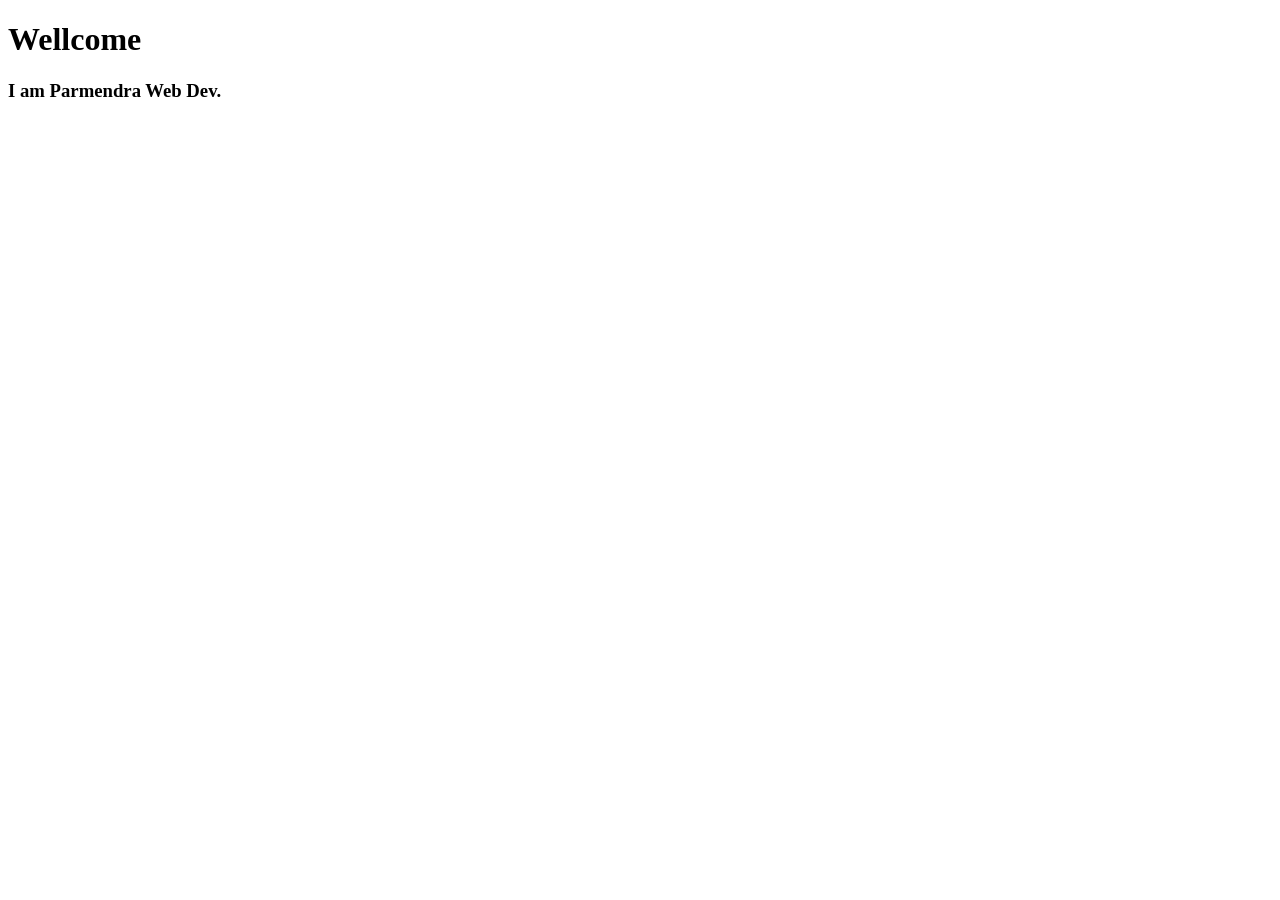
==== index.html @ 522c50f0 "third commit" ====
<!DOCTYPE html>
<html lang="en">
  <head>
    <meta charset="UTF-8" />
    <meta name="viewport" content="width=device-width, initial-scale=1.0" />
    <title>Document</title>
  </head>
  <body>
    <h1>Wellcome</h1>
    <h3>I am Parmendra Web Dev.</h3>
  </body>
</html>
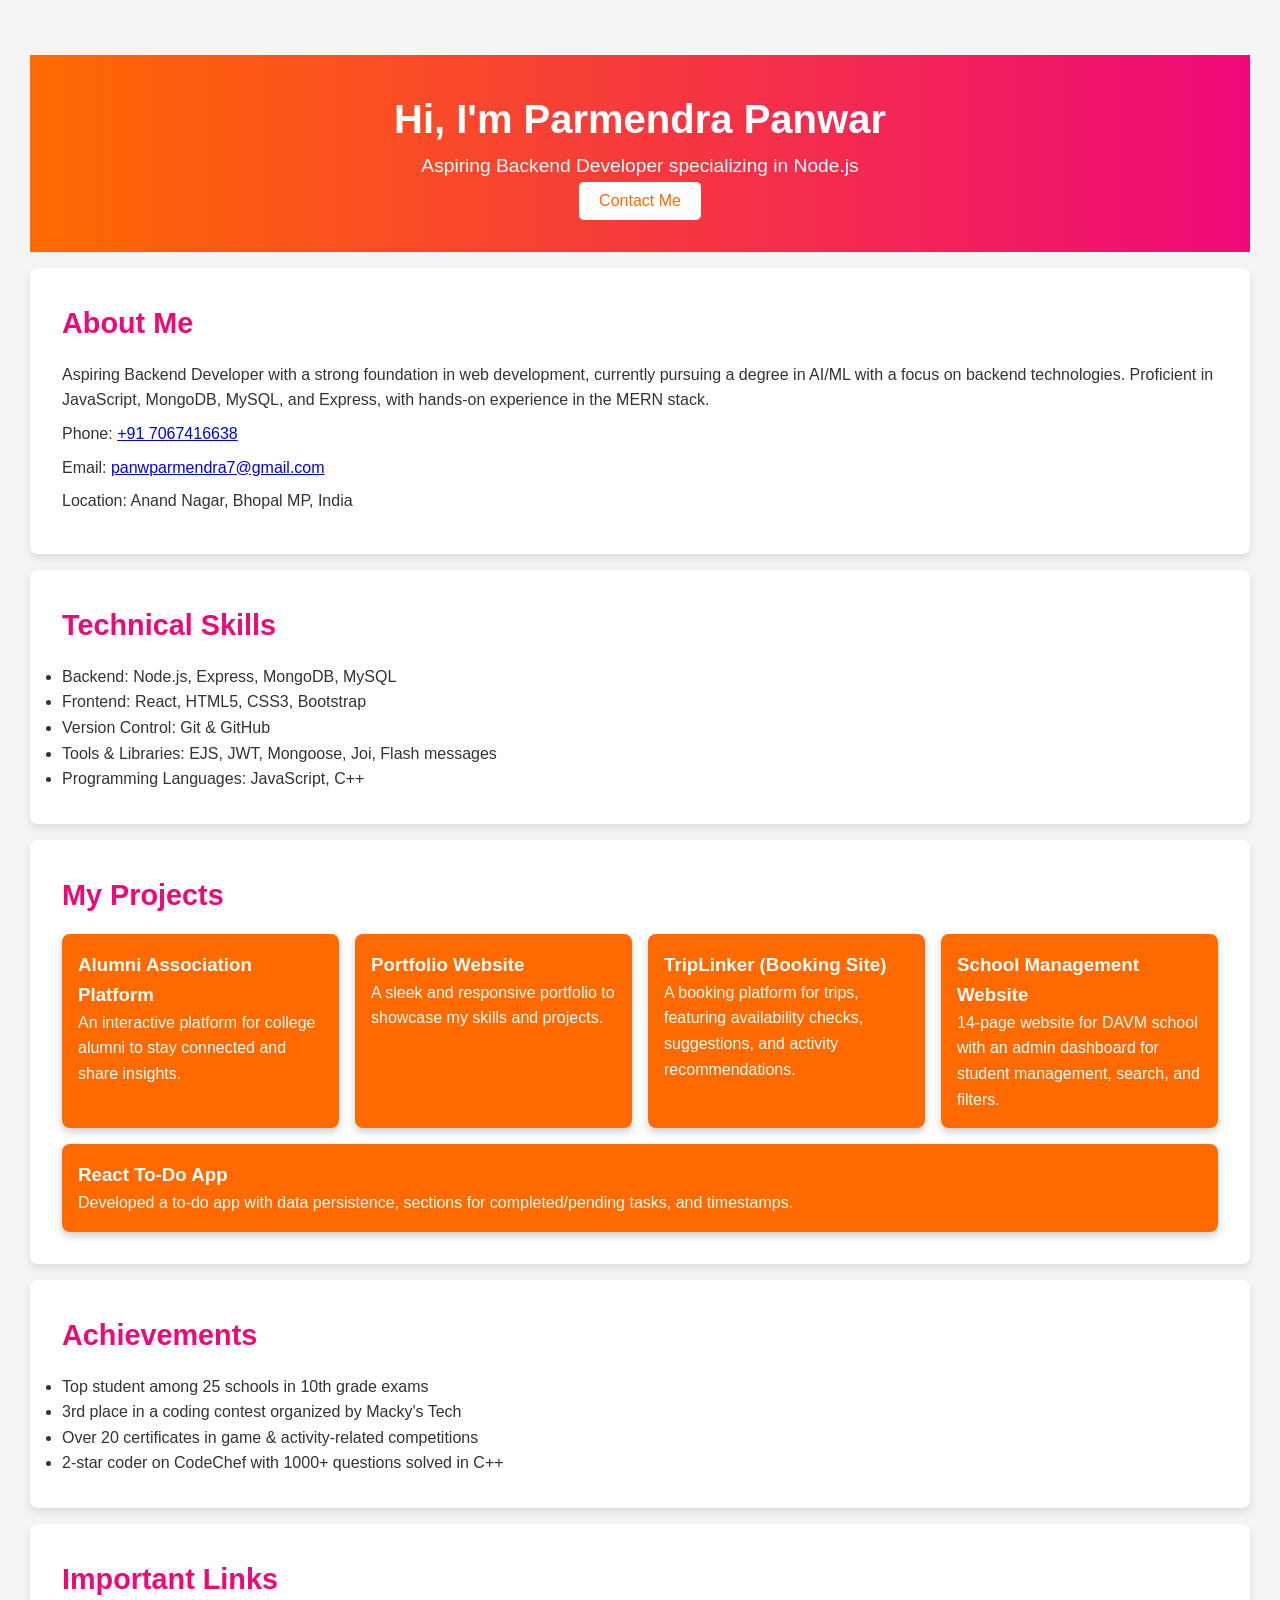
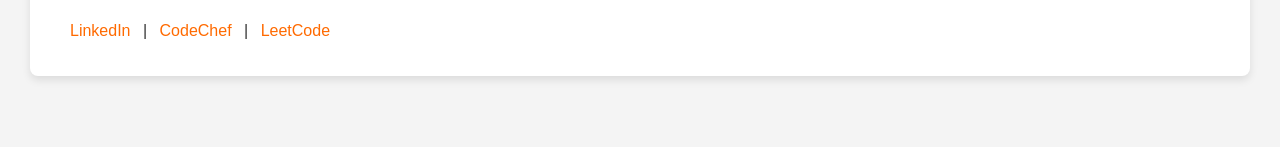
==== commit abe96044: "commit" ====
--- a/index.html
+++ b/index.html
@@ -3,10 +3,116 @@
   <head>
     <meta charset="UTF-8" />
     <meta name="viewport" content="width=device-width, initial-scale=1.0" />
-    <title>Document</title>
+    <title>Parmendra's Portfolio</title>
+    <link rel="stylesheet" href="index.css" />
   </head>
   <body>
-    <h1>Wellcome</h1>
-    <h3>I am Parmendra Web Dev.</h3>
+    <!-- Header Section -->
+    <header class="header">
+      <h1>Hi, I'm Parmendra Panwar</h1>
+      <p>Aspiring Backend Developer specializing in Node.js</p>
+      <button onclick="openMail()">Contact Me</button>
+    </header>
+
+    <!-- About Section -->
+    <section class="about">
+      <h2>About Me</h2>
+      <p>
+        Aspiring Backend Developer with a strong foundation in web development,
+        currently pursuing a degree in AI/ML with a focus on backend
+        technologies. Proficient in JavaScript, MongoDB, MySQL, and Express,
+        with hands-on experience in the MERN stack.
+      </p>
+      <div class="contact-details">
+        <p>Phone: <a href="tel:+917067416638">+91 7067416638</a></p>
+        <p>
+          Email:
+          <a href="mailto:panwparmendra7@gmail.com">panwparmendra7@gmail.com</a>
+        </p>
+        <p>Location: Anand Nagar, Bhopal MP, India</p>
+      </div>
+    </section>
+
+    <!-- Skills Section -->
+    <section class="skills">
+      <h2>Technical Skills</h2>
+      <ul>
+        <li>Backend: Node.js, Express, MongoDB, MySQL</li>
+        <li>Frontend: React, HTML5, CSS3, Bootstrap</li>
+        <li>Version Control: Git & GitHub</li>
+        <li>Tools & Libraries: EJS, JWT, Mongoose, Joi, Flash messages</li>
+        <li>Programming Languages: JavaScript, C++</li>
+      </ul>
+    </section>
+
+    <!-- Projects Section -->
+    <section class="projects">
+      <h2>My Projects</h2>
+      <div class="project-cards">
+        <div class="card">
+          <h3>Alumni Association Platform</h3>
+          <p>
+            An interactive platform for college alumni to stay connected and
+            share insights.
+          </p>
+        </div>
+        <div class="card">
+          <h3>Portfolio Website</h3>
+          <p>
+            A sleek and responsive portfolio to showcase my skills and projects.
+          </p>
+        </div>
+        <div class="card">
+          <h3>TripLinker (Booking Site)</h3>
+          <p>
+            A booking platform for trips, featuring availability checks,
+            suggestions, and activity recommendations.
+          </p>
+        </div>
+        <div class="card">
+          <h3>School Management Website</h3>
+          <p>
+            14-page website for DAVM school with an admin dashboard for student
+            management, search, and filters.
+          </p>
+        </div>
+        <div class="card">
+          <h3>React To-Do App</h3>
+          <p>
+            Developed a to-do app with data persistence, sections for
+            completed/pending tasks, and timestamps.
+          </p>
+        </div>
+      </div>
+    </section>
+
+    <!-- Achievements Section -->
+    <section class="achievements">
+      <h2>Achievements</h2>
+      <ul>
+        <li>Top student among 25 schools in 10th grade exams</li>
+        <li>3rd place in a coding contest organized by Macky's Tech</li>
+        <li>Over 20 certificates in game & activity-related competitions</li>
+        <li>2-star coder on CodeChef with 1000+ questions solved in C++</li>
+      </ul>
+    </section>
+
+    <!-- Links Section -->
+    <section class="links">
+      <h2>Important Links</h2>
+      <p>
+        <a href="https://www.linkedin.com/in/parmendr-panwar/" target="_blank"
+          >LinkedIn</a
+        >
+        |
+        <a href="https://www.codechef.com/users/paras4554" target="_blank"
+          >CodeChef</a
+        >
+        |
+        <a href="https://leetcode.com/u/paras4554/" target="_blank">LeetCode</a>
+      </p>
+    </section>
+
+    <script src="index.js"></script>
   </body>
 </html>
--- a/index.css
+++ b/index.css
@@ -0,0 +1,123 @@
+* {
+  margin: 0;
+  padding: 0;
+  box-sizing: border-box;
+}
+
+body {
+  font-family: Arial, sans-serif;
+  line-height: 1.6;
+  background-color: #f4f4f4;
+  color: #333;
+  padding: 30px;
+  margin-top: 25px;
+  margin-bottom: 25px;
+}
+
+.header {
+  background: linear-gradient(90deg, #ff6a00, #ee0979);
+  color: white;
+  padding: 2rem 0;
+  text-align: center;
+  animation: fadeIn 1s;
+}
+
+.header h1 {
+  font-size: 2.5rem;
+  font-weight: bold;
+}
+
+.header p {
+  font-size: 1.2rem;
+}
+
+.header button {
+  background-color: #fff;
+  color: #ff6a00;
+  padding: 10px 20px;
+  border: none;
+  border-radius: 5px;
+  cursor: pointer;
+  font-size: 1rem;
+  transition: background-color 0.3s, transform 0.3s;
+}
+
+.header button:hover {
+  background-color: #ff6a00;
+  color: white;
+  transform: scale(1.05);
+}
+
+section {
+  padding: 2rem;
+  margin: 1rem 0;
+  border-radius: 8px;
+  background: white;
+  box-shadow: 0 4px 8px rgba(0, 0, 0, 0.1);
+  animation: slideIn 0.5s forwards;
+}
+
+.about, .skills, .projects, .achievements, .links {
+  transition: transform 0.3s;
+}
+
+h2 {
+  color: #ee0979;
+  font-size: 1.8rem;
+  margin-bottom: 1rem;
+}
+
+.contact-details p {
+  margin: 0.5rem 0;
+}
+
+.project-cards {
+  display: flex;
+  flex-wrap: wrap;
+  gap: 1rem;
+  justify-content: center;
+}
+
+.card {
+  background: #ff6a00;
+  color: white;
+  border-radius: 8px;
+  padding: 1rem;
+  flex: 1 1 calc(25% - 1rem);
+  box-shadow: 0 4px 8px rgba(0, 0, 0, 0.2);
+  transition: transform 0.3s;
+}
+
+.card:hover {
+  transform: translateY(-5px);
+}
+
+.links a {
+  color: #ff6a00;
+  text-decoration: none;
+  margin: 0 0.5rem;
+}
+
+.links a:hover {
+  text-decoration: underline;
+}
+
+@keyframes fadeIn {
+  from {
+    opacity: 0;
+  }
+  to {
+    opacity: 1;
+  }
+}
+
+@keyframes slideIn {
+  from {
+    transform: translateY(20px);
+    opacity: 0;
+  }
+  to {
+    transform: translateY(0);
+    opacity: 1;
+  }
+}
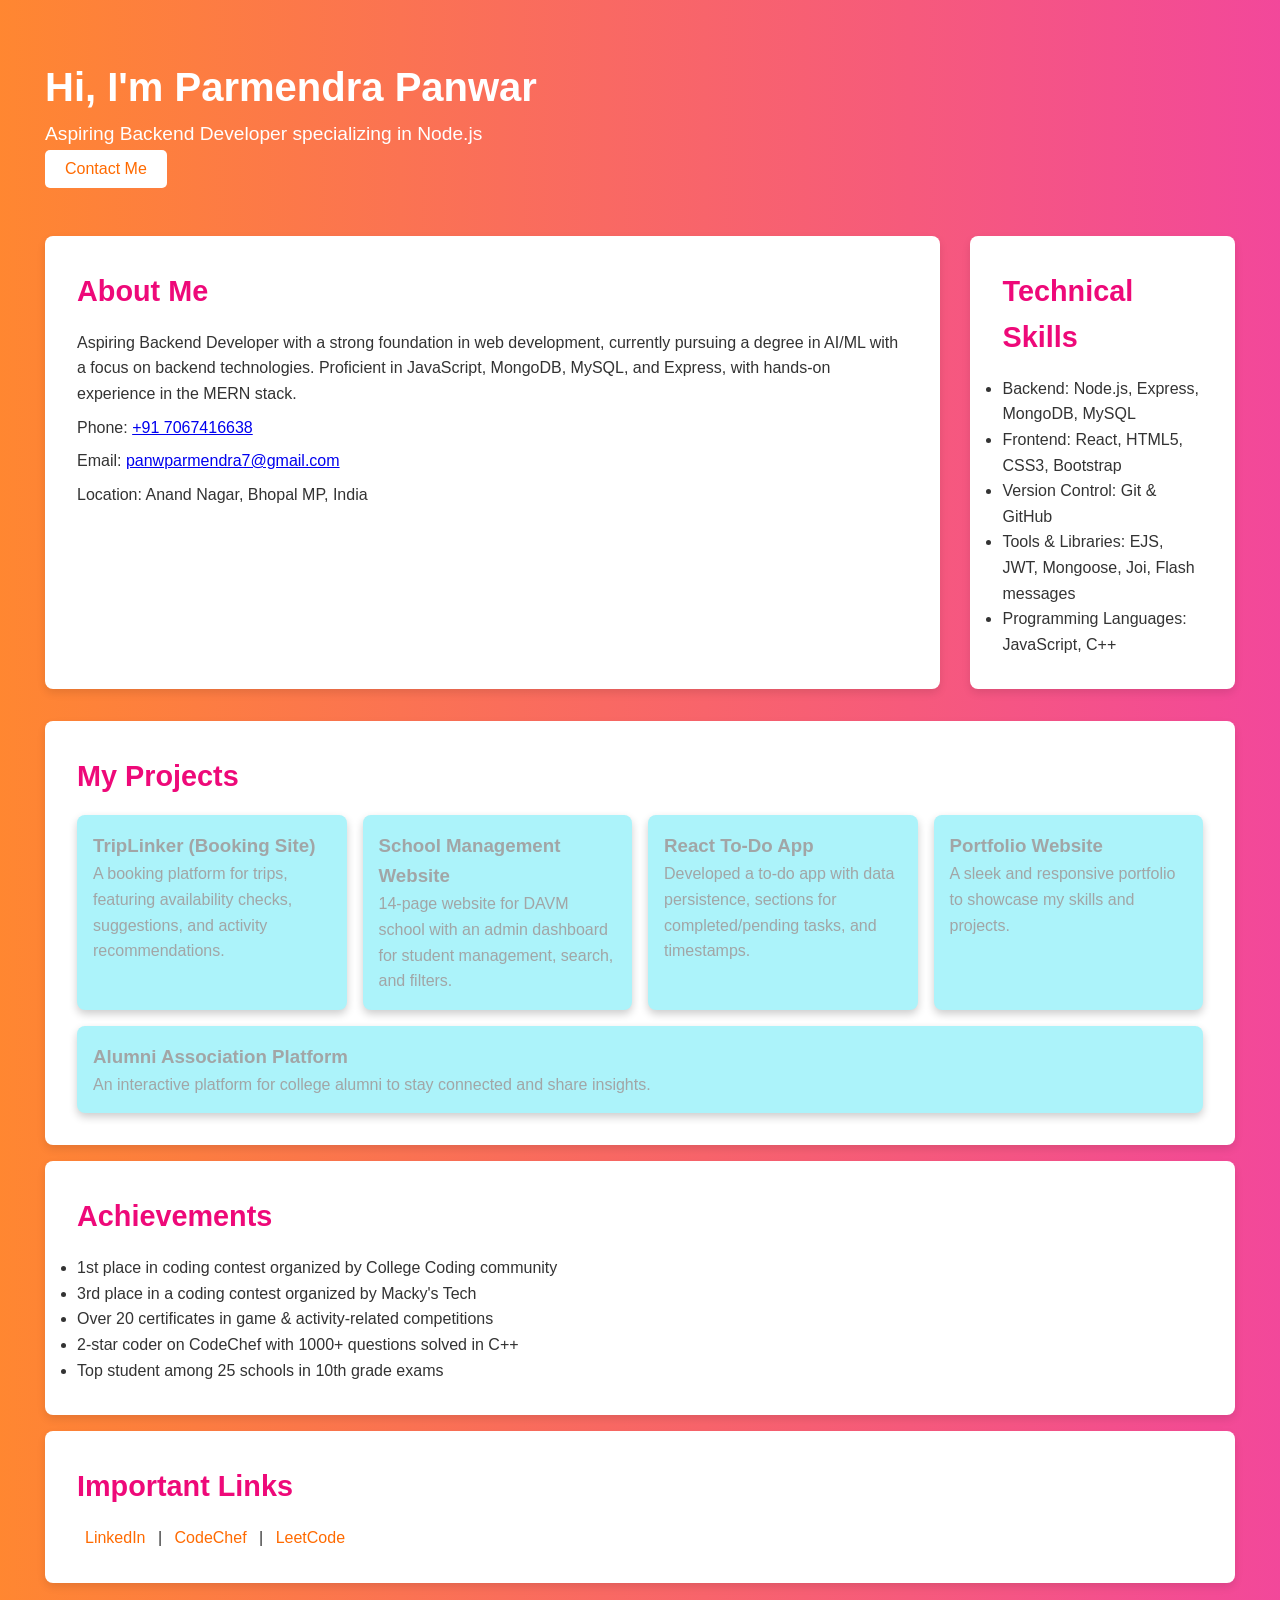
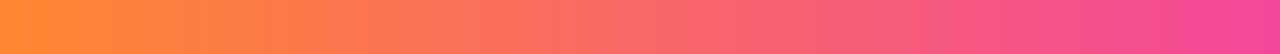
==== commit 4a44bb39: "Second.3 commits" ====
--- a/index.html
+++ b/index.html
@@ -8,111 +8,134 @@
   </head>
   <body>
     <!-- Header Section -->
-    <header class="header">
-      <h1>Hi, I'm Parmendra Panwar</h1>
-      <p>Aspiring Backend Developer specializing in Node.js</p>
-      <button onclick="openMail()">Contact Me</button>
-    </header>
 
     <!-- About Section -->
-    <section class="about">
-      <h2>About Me</h2>
-      <p>
-        Aspiring Backend Developer with a strong foundation in web development,
-        currently pursuing a degree in AI/ML with a focus on backend
-        technologies. Proficient in JavaScript, MongoDB, MySQL, and Express,
-        with hands-on experience in the MERN stack.
-      </p>
-      <div class="contact-details">
-        <p>Phone: <a href="tel:+917067416638">+91 7067416638</a></p>
-        <p>
-          Email:
-          <a href="mailto:panwparmendra7@gmail.com">panwparmendra7@gmail.com</a>
-        </p>
-        <p>Location: Anand Nagar, Bhopal MP, India</p>
-      </div>
-    </section>
+    <div class="sample-header">
+      <div class="sample-header-section">
+        <header class="header">
+          <h1>Hi, I'm Parmendra Panwar</h1>
+          <p>Aspiring Backend Developer specializing in Node.js</p>
+          <button onclick="openMail()">Contact Me</button>
+        </header>
+        <div class="firstFlex1">
+          <section class="about">
+            <h2>About Me</h2>
+            <p>
+              Aspiring Backend Developer with a strong foundation in web
+              development, currently pursuing a degree in AI/ML with a focus on
+              backend technologies. Proficient in JavaScript, MongoDB, MySQL,
+              and Express, with hands-on experience in the MERN stack.
+            </p>
+            <div class="contact-details">
+              <p>Phone: <a href="tel:+917067416638">+91 7067416638</a></p>
+              <p>
+                Email:
+                <a href="mailto:panwparmendra7@gmail.com"
+                  >panwparmendra7@gmail.com</a
+                >
+              </p>
+              <p>Location: Anand Nagar, Bhopal MP, India</p>
+            </div>
+          </section>
 
-    <!-- Skills Section -->
-    <section class="skills">
-      <h2>Technical Skills</h2>
-      <ul>
-        <li>Backend: Node.js, Express, MongoDB, MySQL</li>
-        <li>Frontend: React, HTML5, CSS3, Bootstrap</li>
-        <li>Version Control: Git & GitHub</li>
-        <li>Tools & Libraries: EJS, JWT, Mongoose, Joi, Flash messages</li>
-        <li>Programming Languages: JavaScript, C++</li>
-      </ul>
-    </section>
-
-    <!-- Projects Section -->
-    <section class="projects">
-      <h2>My Projects</h2>
-      <div class="project-cards">
-        <div class="card">
-          <h3>Alumni Association Platform</h3>
-          <p>
-            An interactive platform for college alumni to stay connected and
-            share insights.
-          </p>
-        </div>
-        <div class="card">
-          <h3>Portfolio Website</h3>
-          <p>
-            A sleek and responsive portfolio to showcase my skills and projects.
-          </p>
-        </div>
-        <div class="card">
-          <h3>TripLinker (Booking Site)</h3>
-          <p>
-            A booking platform for trips, featuring availability checks,
-            suggestions, and activity recommendations.
-          </p>
-        </div>
-        <div class="card">
-          <h3>School Management Website</h3>
-          <p>
-            14-page website for DAVM school with an admin dashboard for student
-            management, search, and filters.
-          </p>
-        </div>
-        <div class="card">
-          <h3>React To-Do App</h3>
-          <p>
-            Developed a to-do app with data persistence, sections for
-            completed/pending tasks, and timestamps.
-          </p>
+          <!-- Skills Section -->
+          <section class="skills">
+            <h2>Technical Skills</h2>
+            <ul>
+              <li>Backend: Node.js, Express, MongoDB, MySQL</li>
+              <li>Frontend: React, HTML5, CSS3, Bootstrap</li>
+              <li>Version Control: Git & GitHub</li>
+              <li>
+                Tools & Libraries: EJS, JWT, Mongoose, Joi, Flash messages
+              </li>
+              <li>Programming Languages: JavaScript, C++</li>
+            </ul>
+          </section>
         </div>
       </div>
-    </section>
+    </div>
 
-    <!-- Achievements Section -->
-    <section class="achievements">
-      <h2>Achievements</h2>
-      <ul>
-        <li>Top student among 25 schools in 10th grade exams</li>
-        <li>3rd place in a coding contest organized by Macky's Tech</li>
-        <li>Over 20 certificates in game & activity-related competitions</li>
-        <li>2-star coder on CodeChef with 1000+ questions solved in C++</li>
-      </ul>
-    </section>
+    <div class="sample-section-wrap">
+      <div class="sample-section">
+        <!-- Projects Section -->
+        <section class="projects">
+          <h2>My Projects</h2>
+          <div class="project-cards">
+            <div class="card">
+              <h3>TripLinker (Booking Site)</h3>
+              <p>
+                A booking platform for trips, featuring availability checks,
+                suggestions, and activity recommendations.
+              </p>
+            </div>
+            <div class="card">
+              <h3>School Management Website</h3>
+              <p>
+                14-page website for DAVM school with an admin dashboard for
+                student management, search, and filters.
+              </p>
+            </div>
+            <div class="card">
+              <h3>React To-Do App</h3>
+              <p>
+                Developed a to-do app with data persistence, sections for
+                completed/pending tasks, and timestamps.
+              </p>
+            </div>
+            <div class="card">
+              <h3>Portfolio Website</h3>
+              <p>
+                A sleek and responsive portfolio to showcase my skills and
+                projects.
+              </p>
+            </div>
+            <div class="card">
+              <h3>Alumni Association Platform</h3>
+              <p>
+                An interactive platform for college alumni to stay connected and
+                share insights.
+              </p>
+            </div>
+          </div>
+        </section>
 
-    <!-- Links Section -->
-    <section class="links">
-      <h2>Important Links</h2>
-      <p>
-        <a href="https://www.linkedin.com/in/parmendr-panwar/" target="_blank"
-          >LinkedIn</a
-        >
-        |
-        <a href="https://www.codechef.com/users/paras4554" target="_blank"
-          >CodeChef</a
-        >
-        |
-        <a href="https://leetcode.com/u/paras4554/" target="_blank">LeetCode</a>
-      </p>
-    </section>
+        <!-- Achievements Section -->
+        <section class="achievements">
+          <h2>Achievements</h2>
+          <ul>
+            <li>
+              1st place in coding contest organized by College Coding community
+            </li>
+            <li>3rd place in a coding contest organized by Macky's Tech</li>
+            <li>
+              Over 20 certificates in game & activity-related competitions
+            </li>
+            <li>2-star coder on CodeChef with 1000+ questions solved in C++</li>
+            <li>Top student among 25 schools in 10th grade exams</li>
+          </ul>
+        </section>
 
+        <!-- Links Section -->
+        <section class="links">
+          <h2>Important Links</h2>
+          <p>
+            <a
+              href="https://www.linkedin.com/in/parmendr-panwar/"
+              target="_blank"
+              >LinkedIn</a
+            >
+            |
+            <a href="https://www.codechef.com/users/paras4554" target="_blank"
+              >CodeChef</a
+            >
+            |
+            <a href="https://leetcode.com/u/paras4554/" target="_blank"
+              >LeetCode</a
+            >
+          </p>
+        </section>
+      </div>
+    </div>
     <script src="index.js"></script>
   </body>
 </html>
--- a/index.css
+++ b/index.css
@@ -7,19 +7,19 @@
 body {
   font-family: Arial, sans-serif;
   line-height: 1.6;
-  background-color: #f4f4f4;
+  background: linear-gradient(90deg, #ff6a00ce, #ee0978be);
   color: #333;
   padding: 30px;
   margin-top: 25px;
   margin-bottom: 25px;
+  animation: fadeIn 1s;
 }
 
 .header {
-  background: linear-gradient(90deg, #ff6a00, #ee0979);
   color: white;
   padding: 2rem 0;
-  text-align: center;
-  animation: fadeIn 1s;
+  margin-left: 15px;
+  padding-top: 0px;
 }
 
 .header h1 {
@@ -55,6 +55,8 @@
   background: white;
   box-shadow: 0 4px 8px rgba(0, 0, 0, 0.1);
   animation: slideIn 0.5s forwards;
+  margin-left: 15px;
+  margin-right: 15px;
 }
 
 .about, .skills, .projects, .achievements, .links {
@@ -79,8 +81,8 @@
 }
 
 .card {
-  background: #ff6a00;
-  color: white;
+  background: #acf3fa;
+  color: rgba(161, 157, 157, 0.911);
   border-radius: 8px;
   padding: 1rem;
   flex: 1 1 calc(25% - 1rem);
@@ -121,3 +123,8 @@
     opacity: 1;
   }
 }
+
+.firstFlex1{
+  display: flex;
+  justify-content: space-evenly;
+}
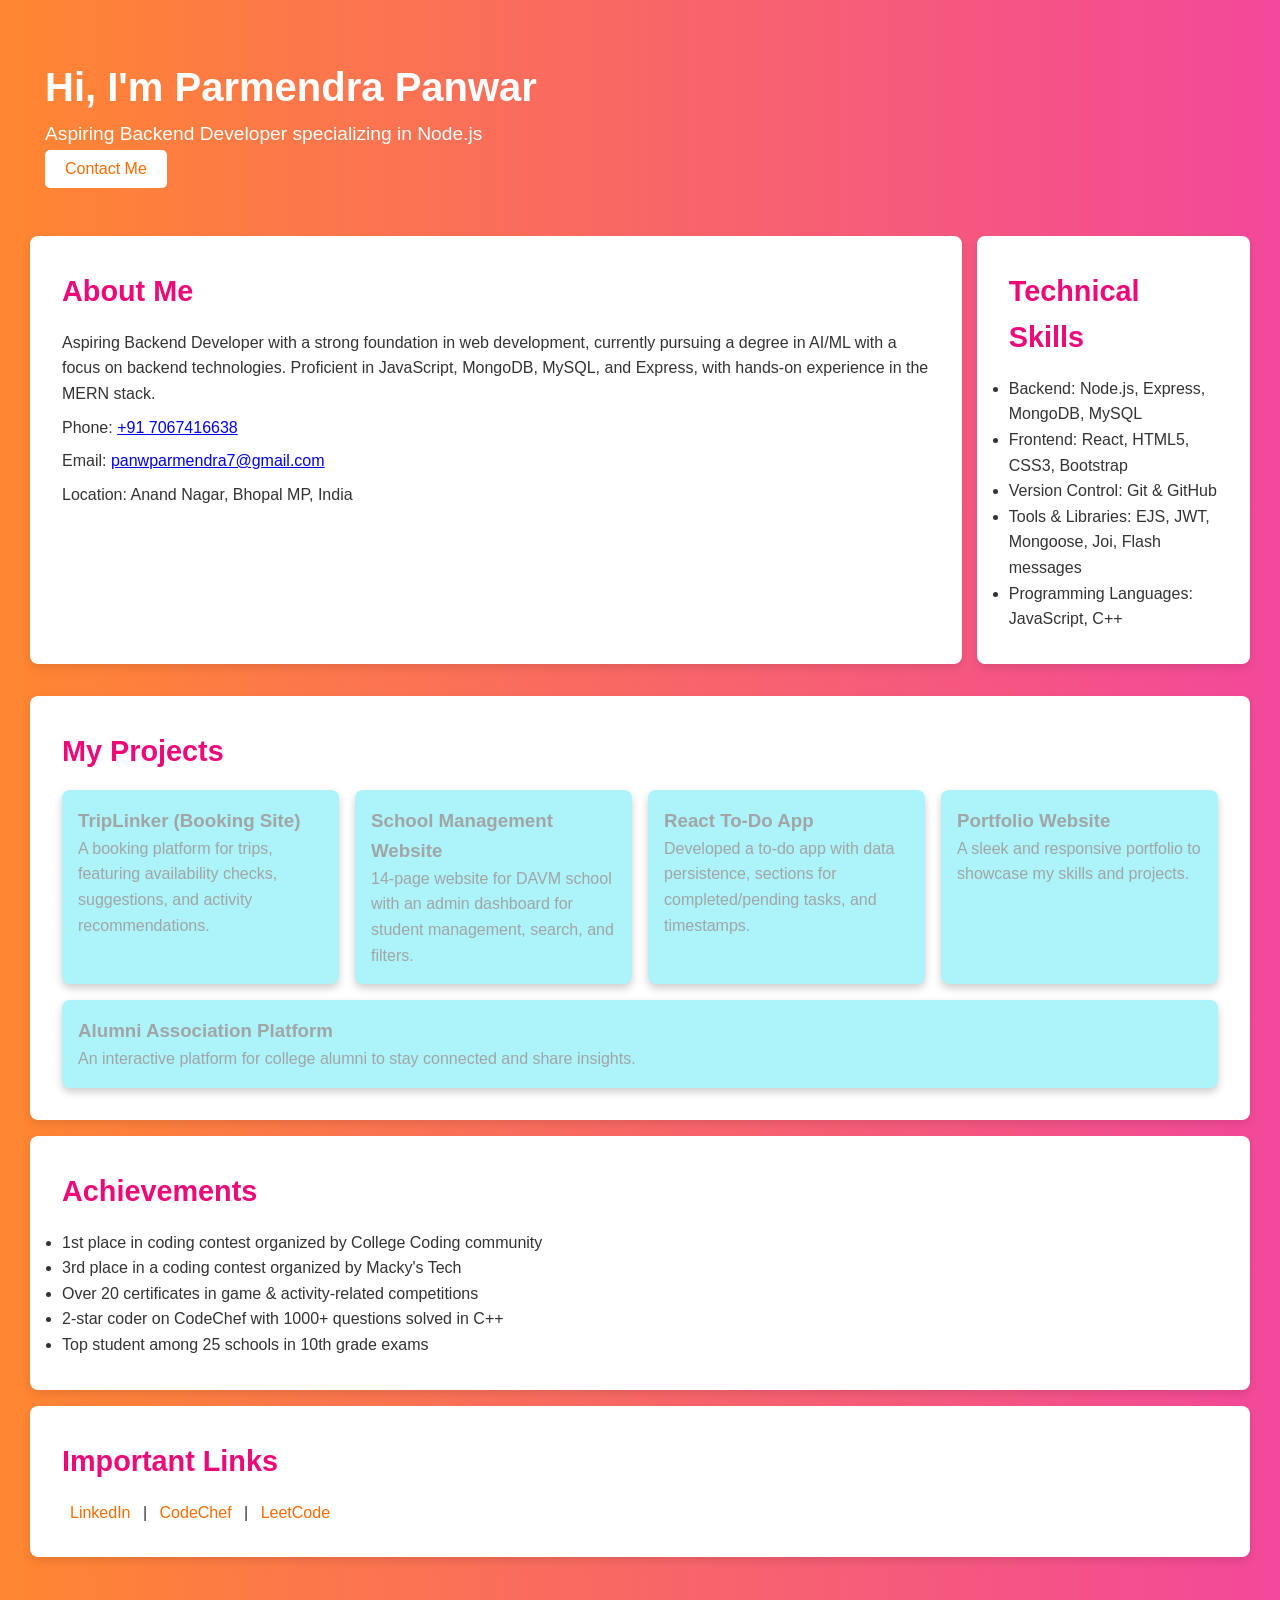
==== commit 83395893: "Second.3 commits" ====
--- a/index.html
+++ b/index.html
@@ -18,7 +18,7 @@
           <button onclick="openMail()">Contact Me</button>
         </header>
         <div class="firstFlex1">
-          <section class="about">
+          <section class="about firstFlex1sec">
             <h2>About Me</h2>
             <p>
               Aspiring Backend Developer with a strong foundation in web
--- a/index.css
+++ b/index.css
@@ -55,8 +55,6 @@
   background: white;
   box-shadow: 0 4px 8px rgba(0, 0, 0, 0.1);
   animation: slideIn 0.5s forwards;
-  margin-left: 15px;
-  margin-right: 15px;
 }
 
 .about, .skills, .projects, .achievements, .links {
@@ -126,5 +124,8 @@
 
 .firstFlex1{
   display: flex;
-  justify-content: space-evenly;
 }
+
+.firstFlex1sec{
+  margin-right: 15px;
+}
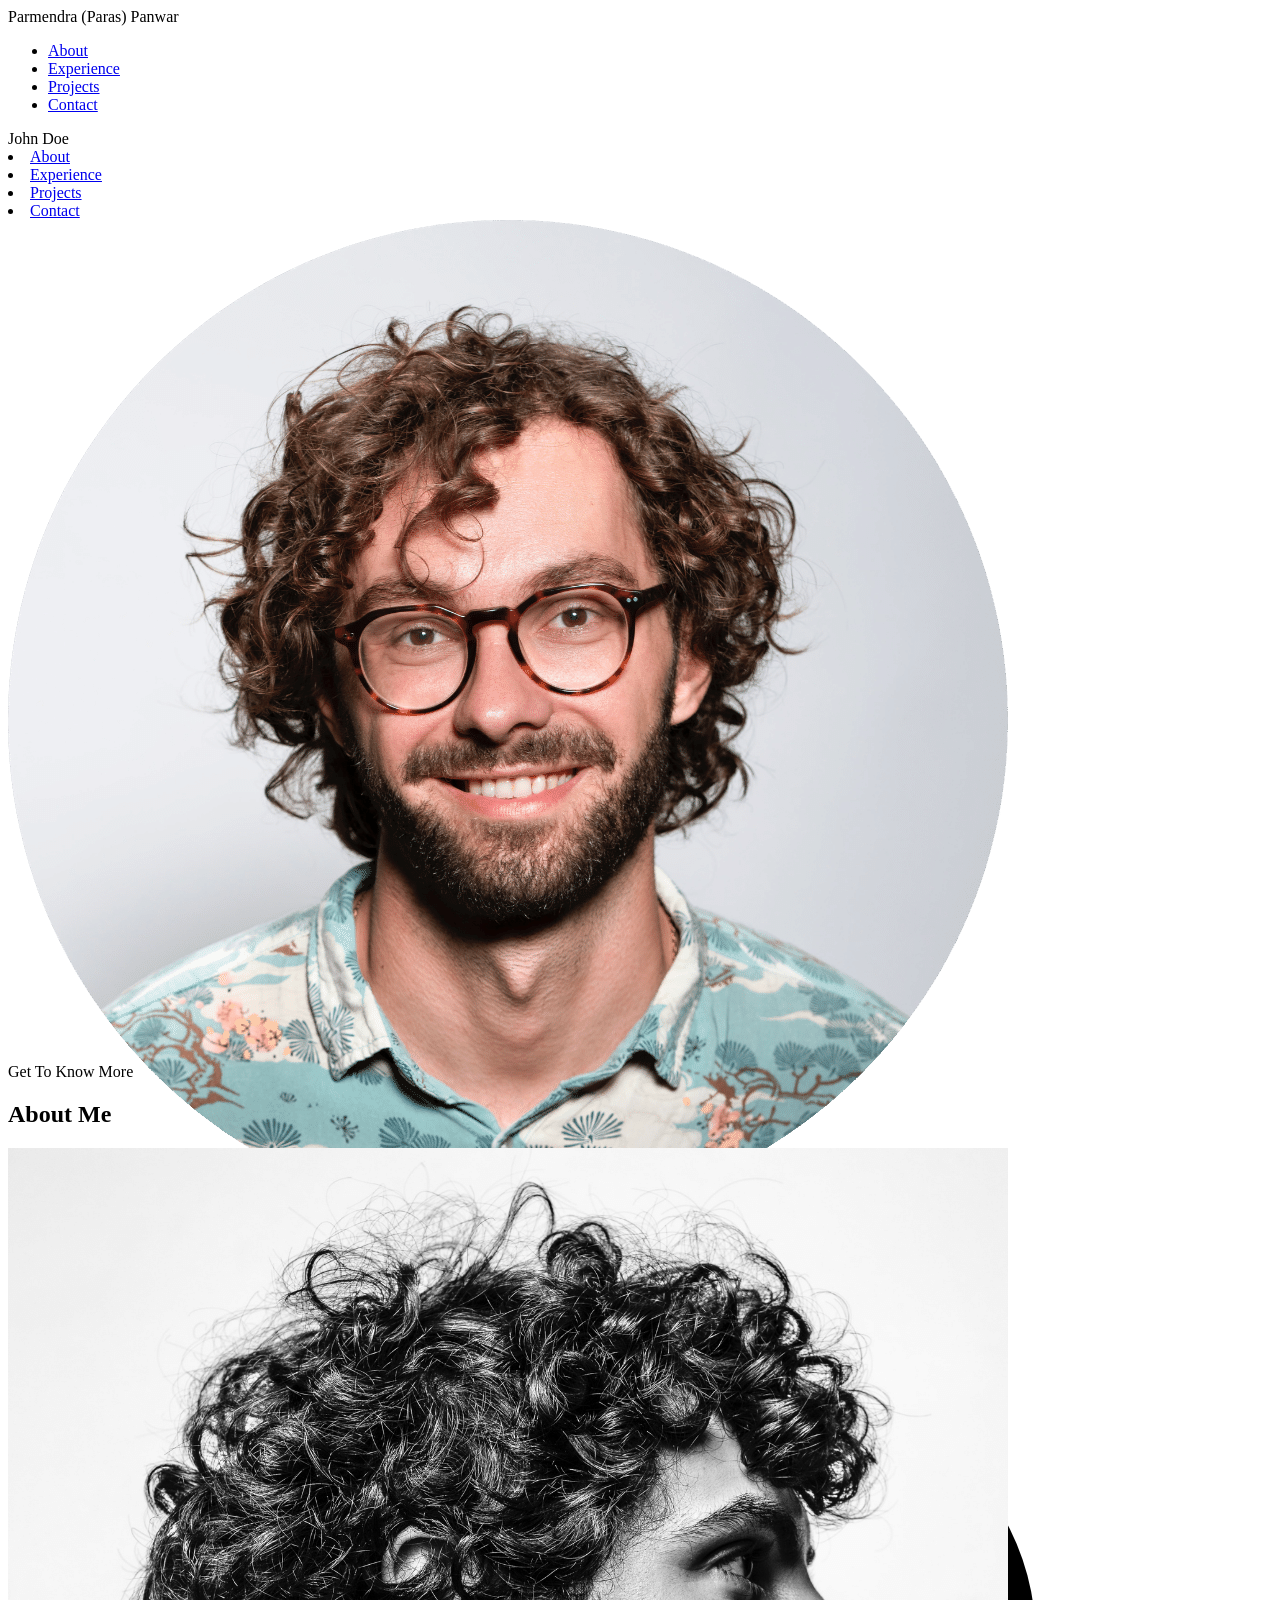
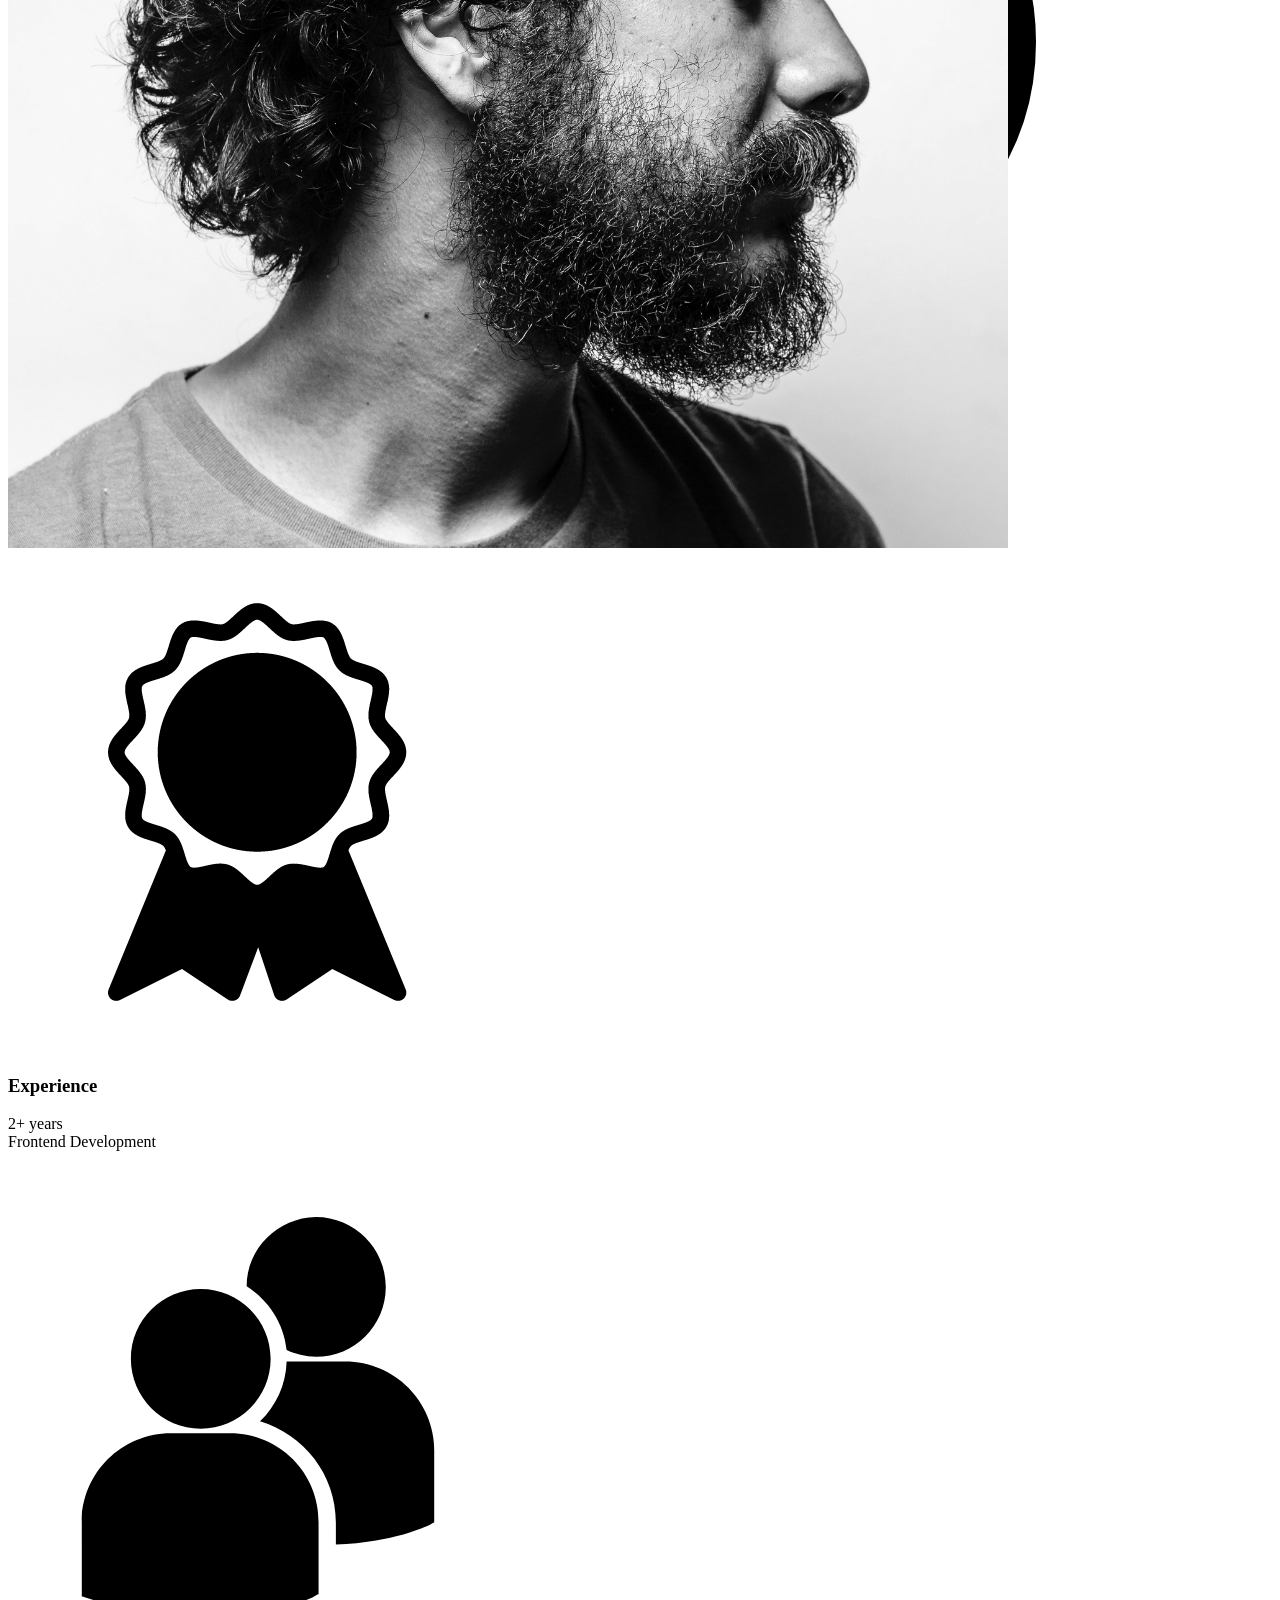
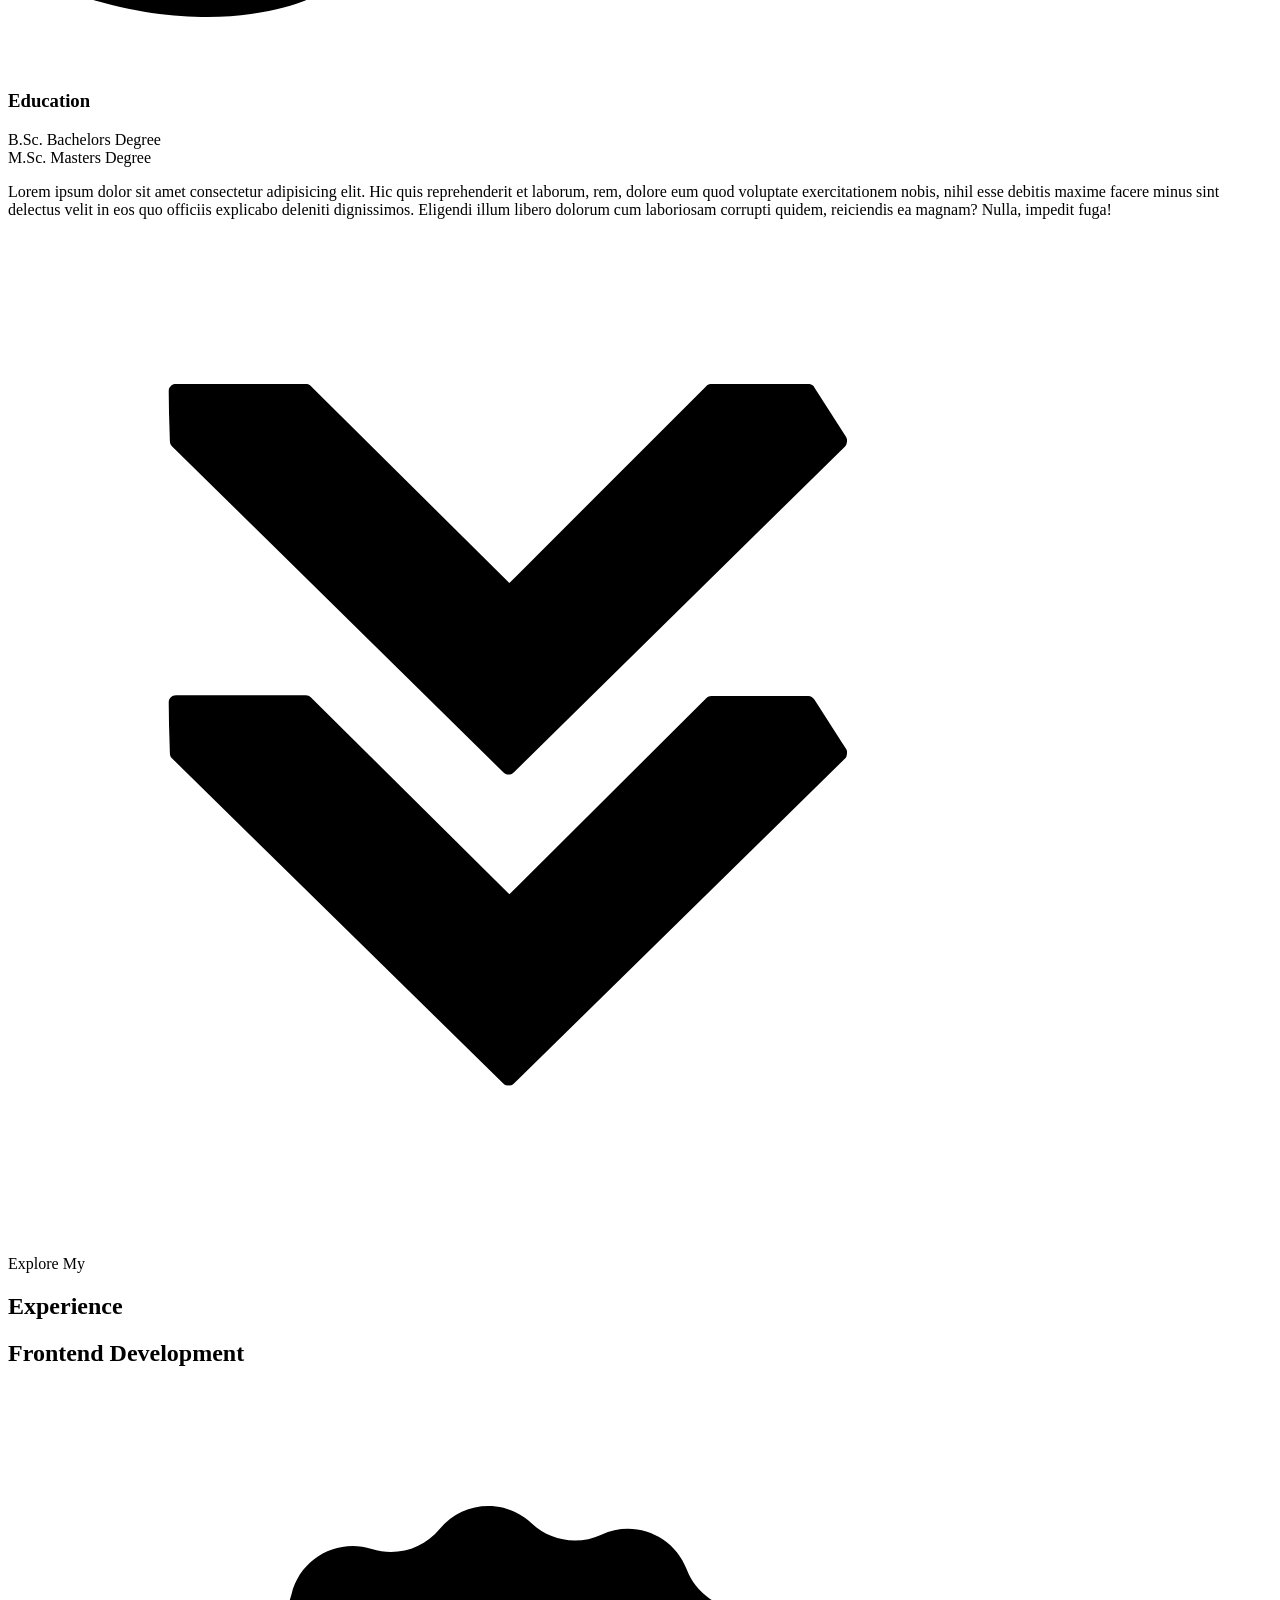
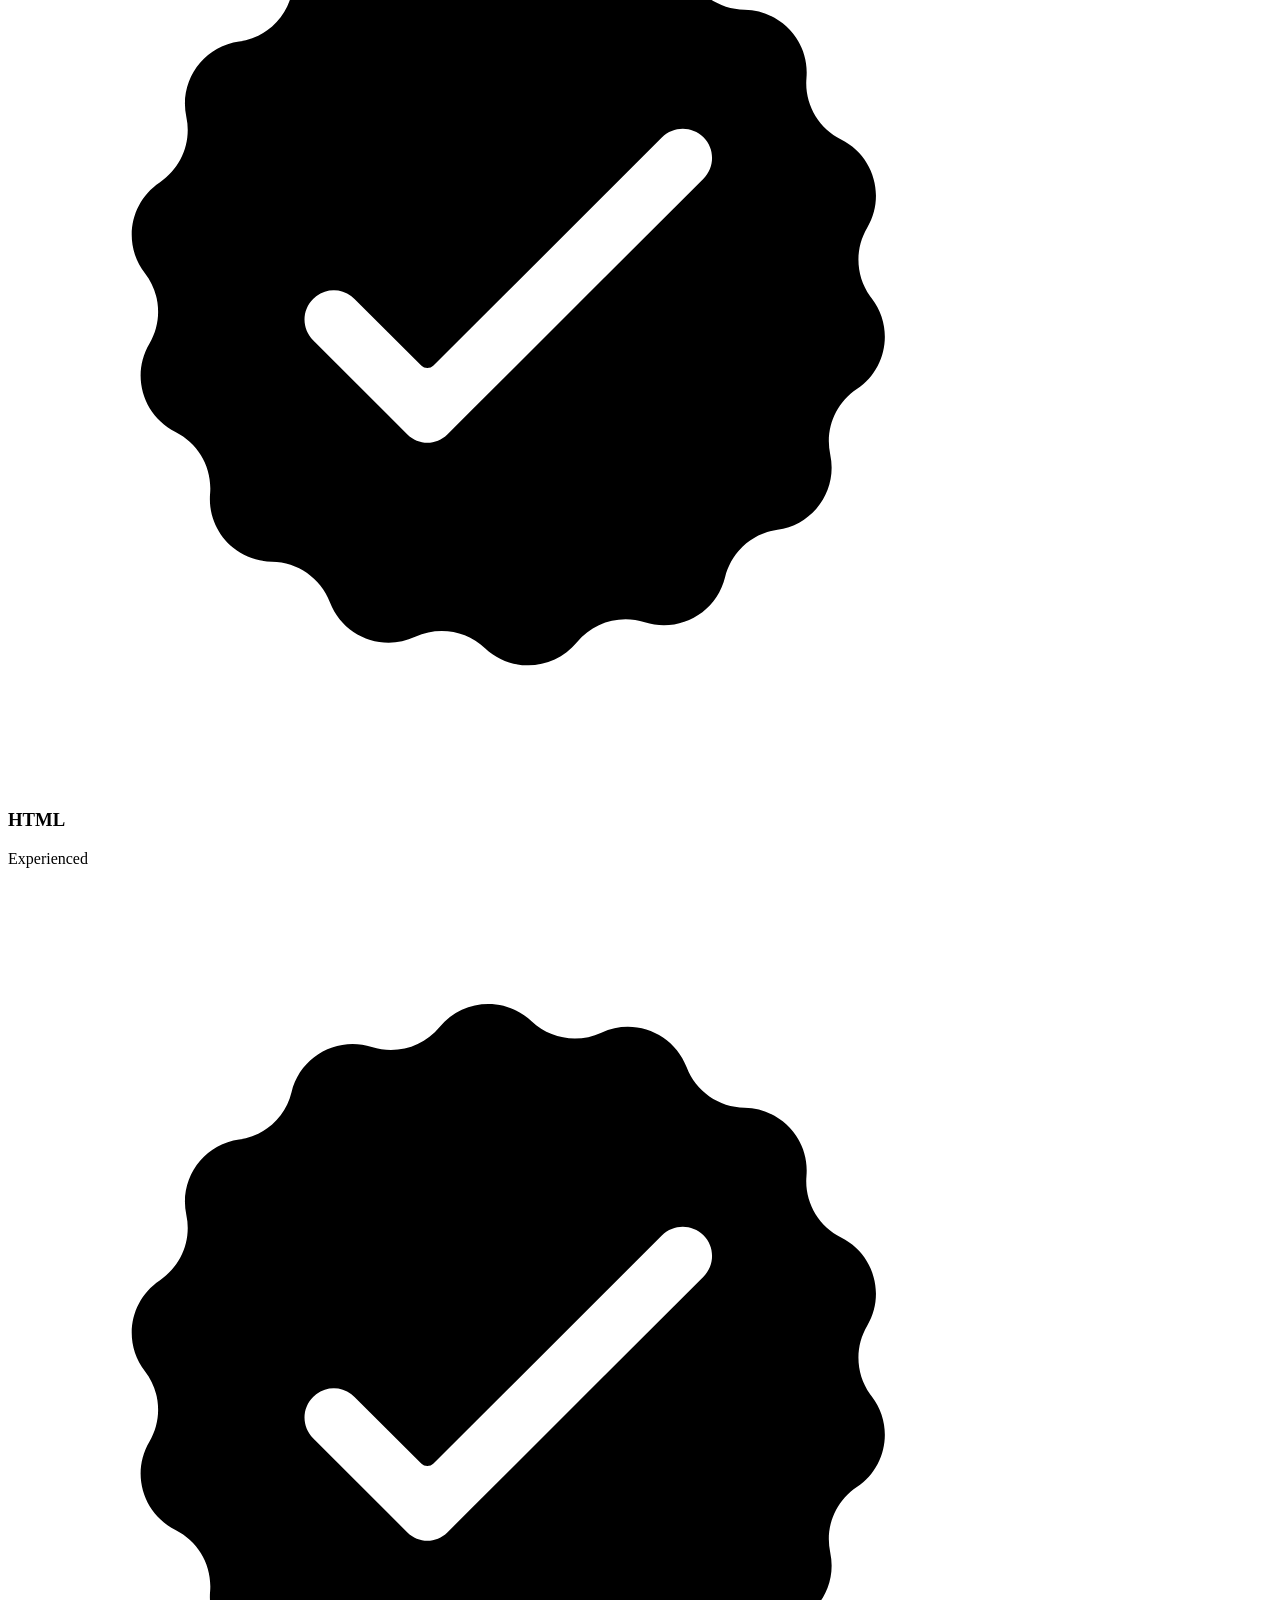
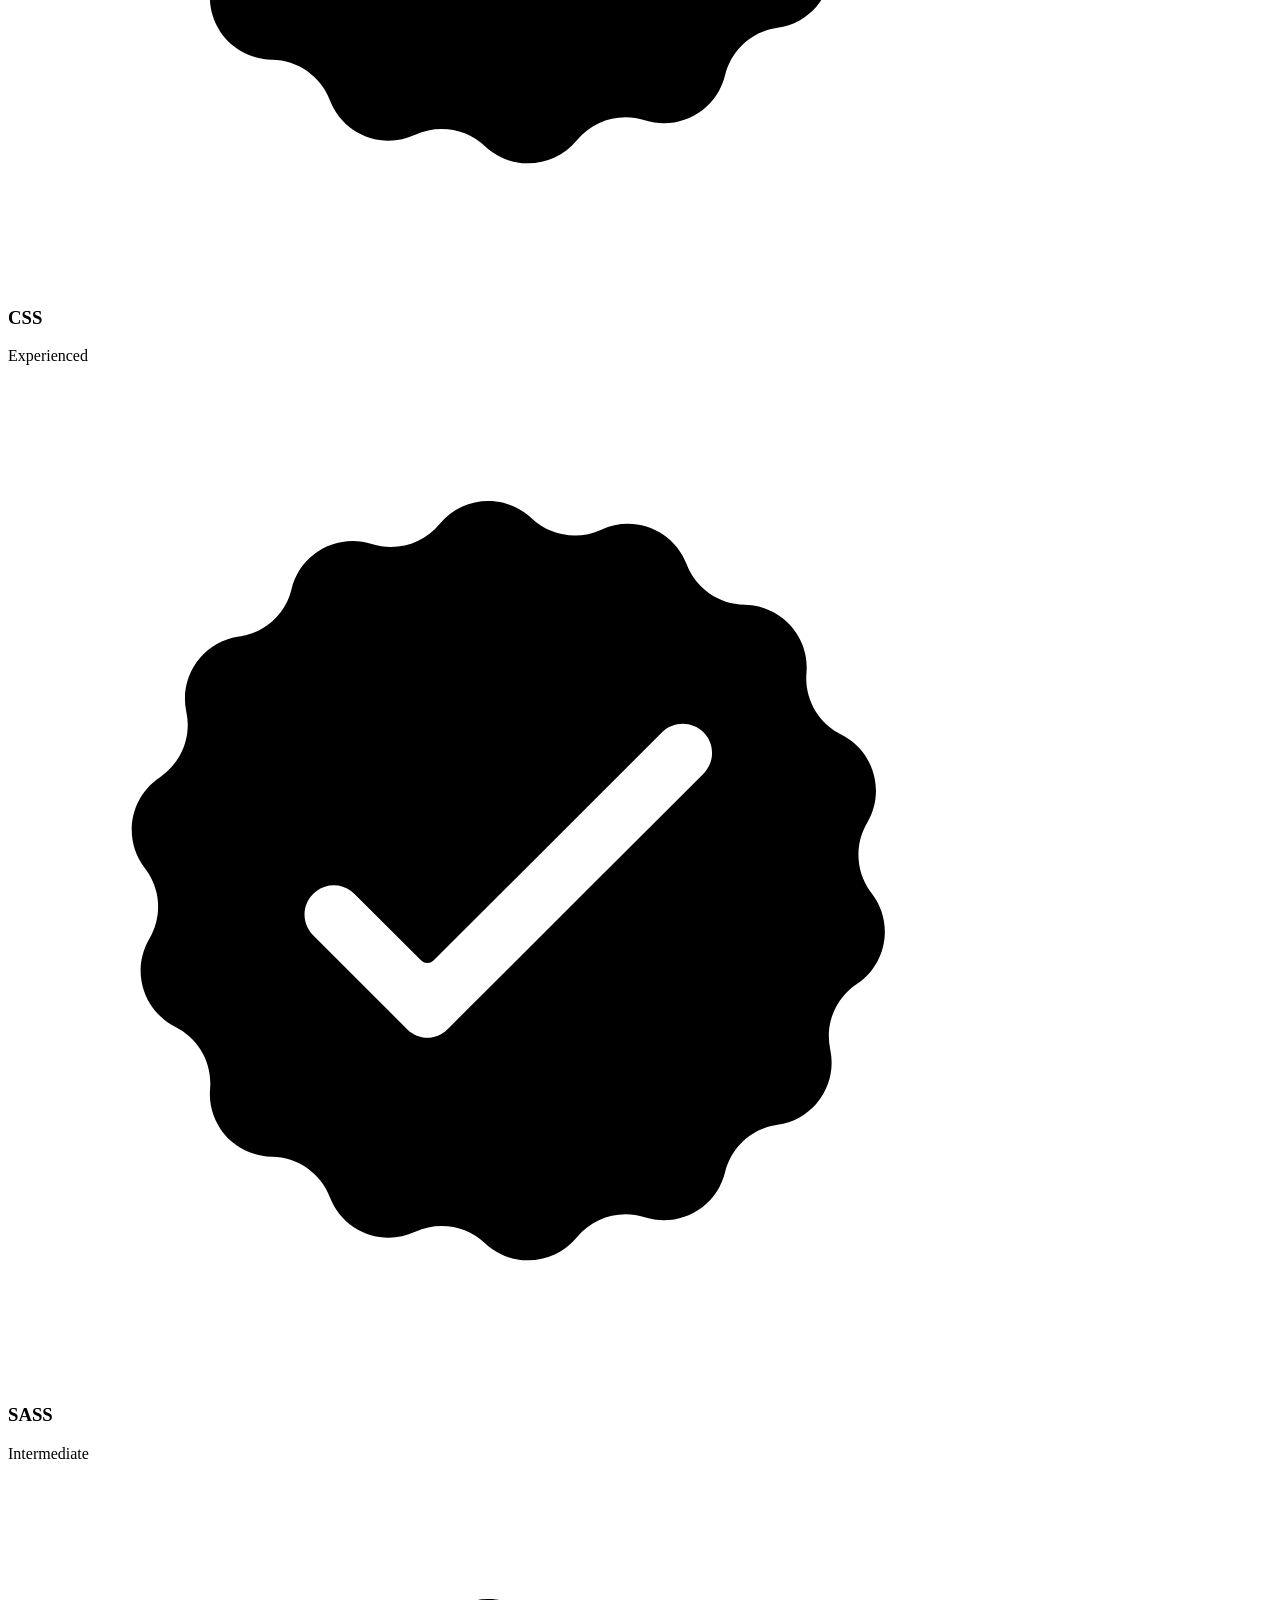
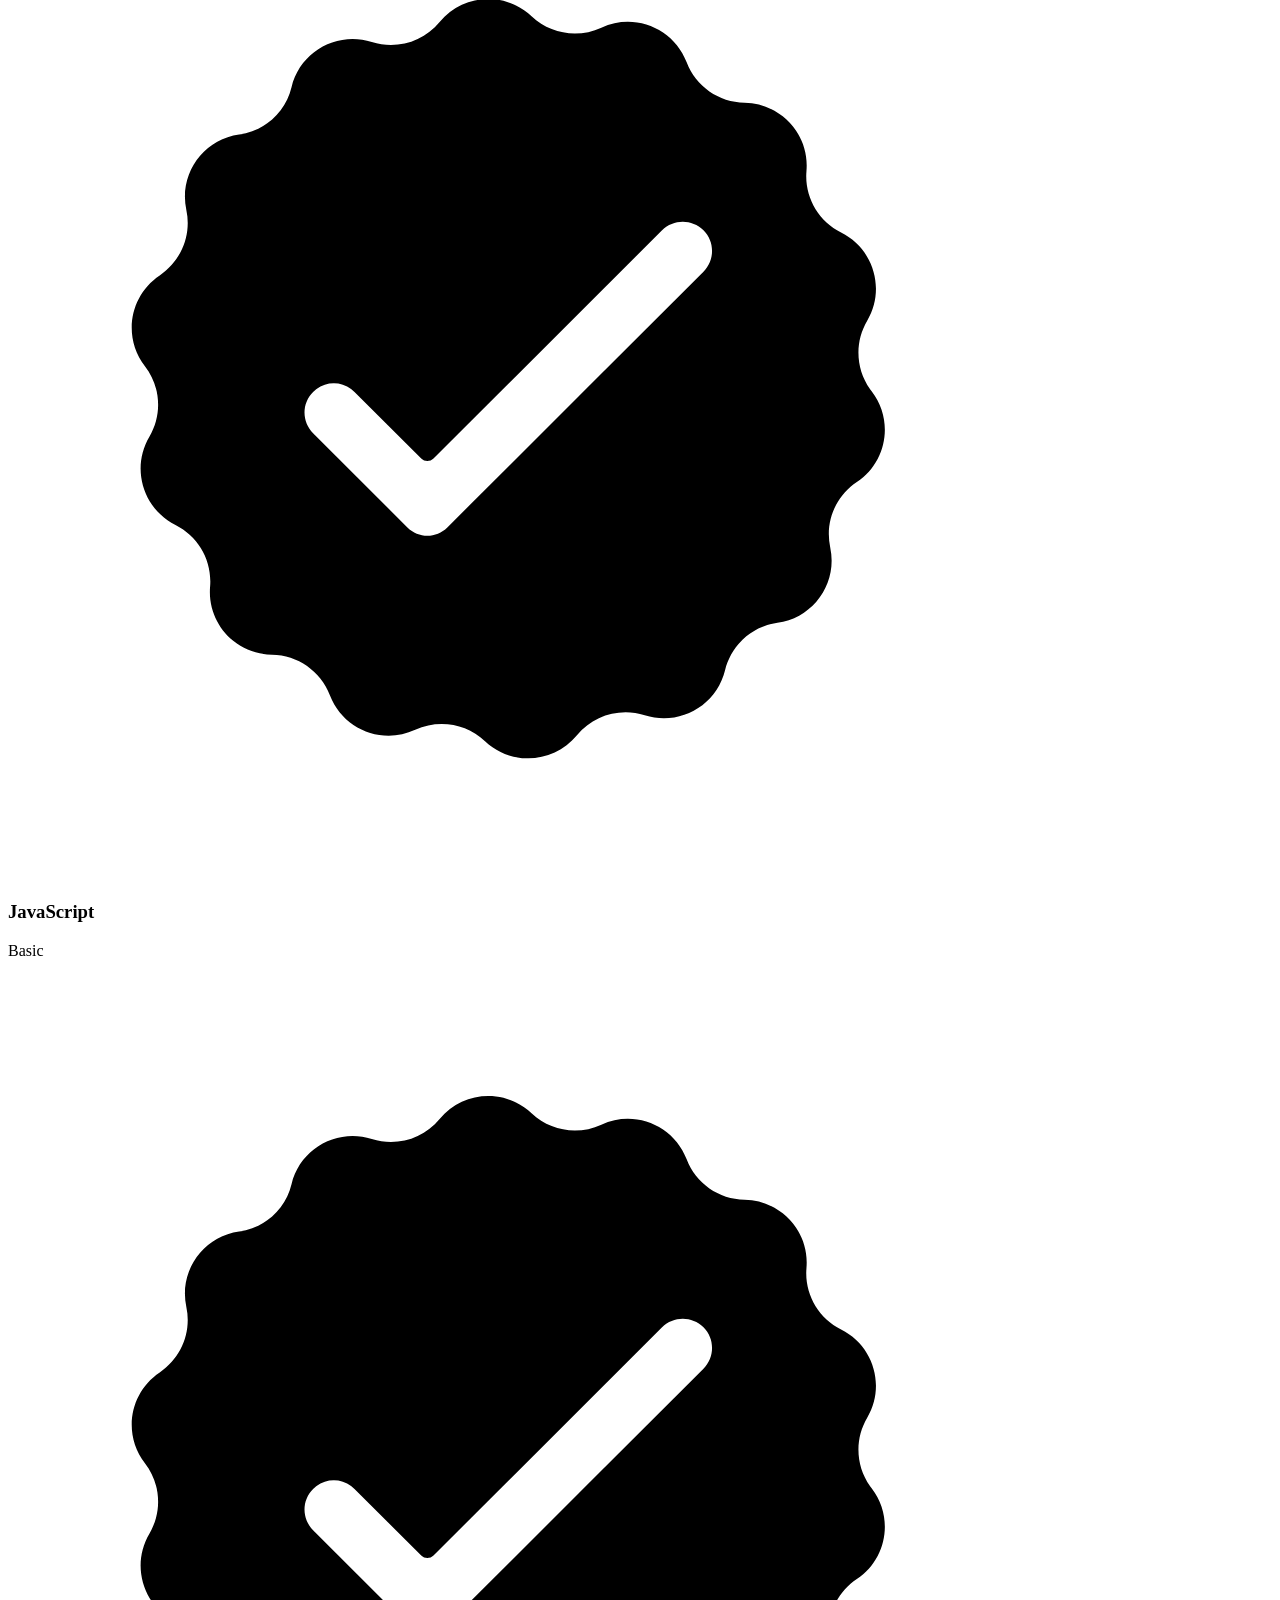
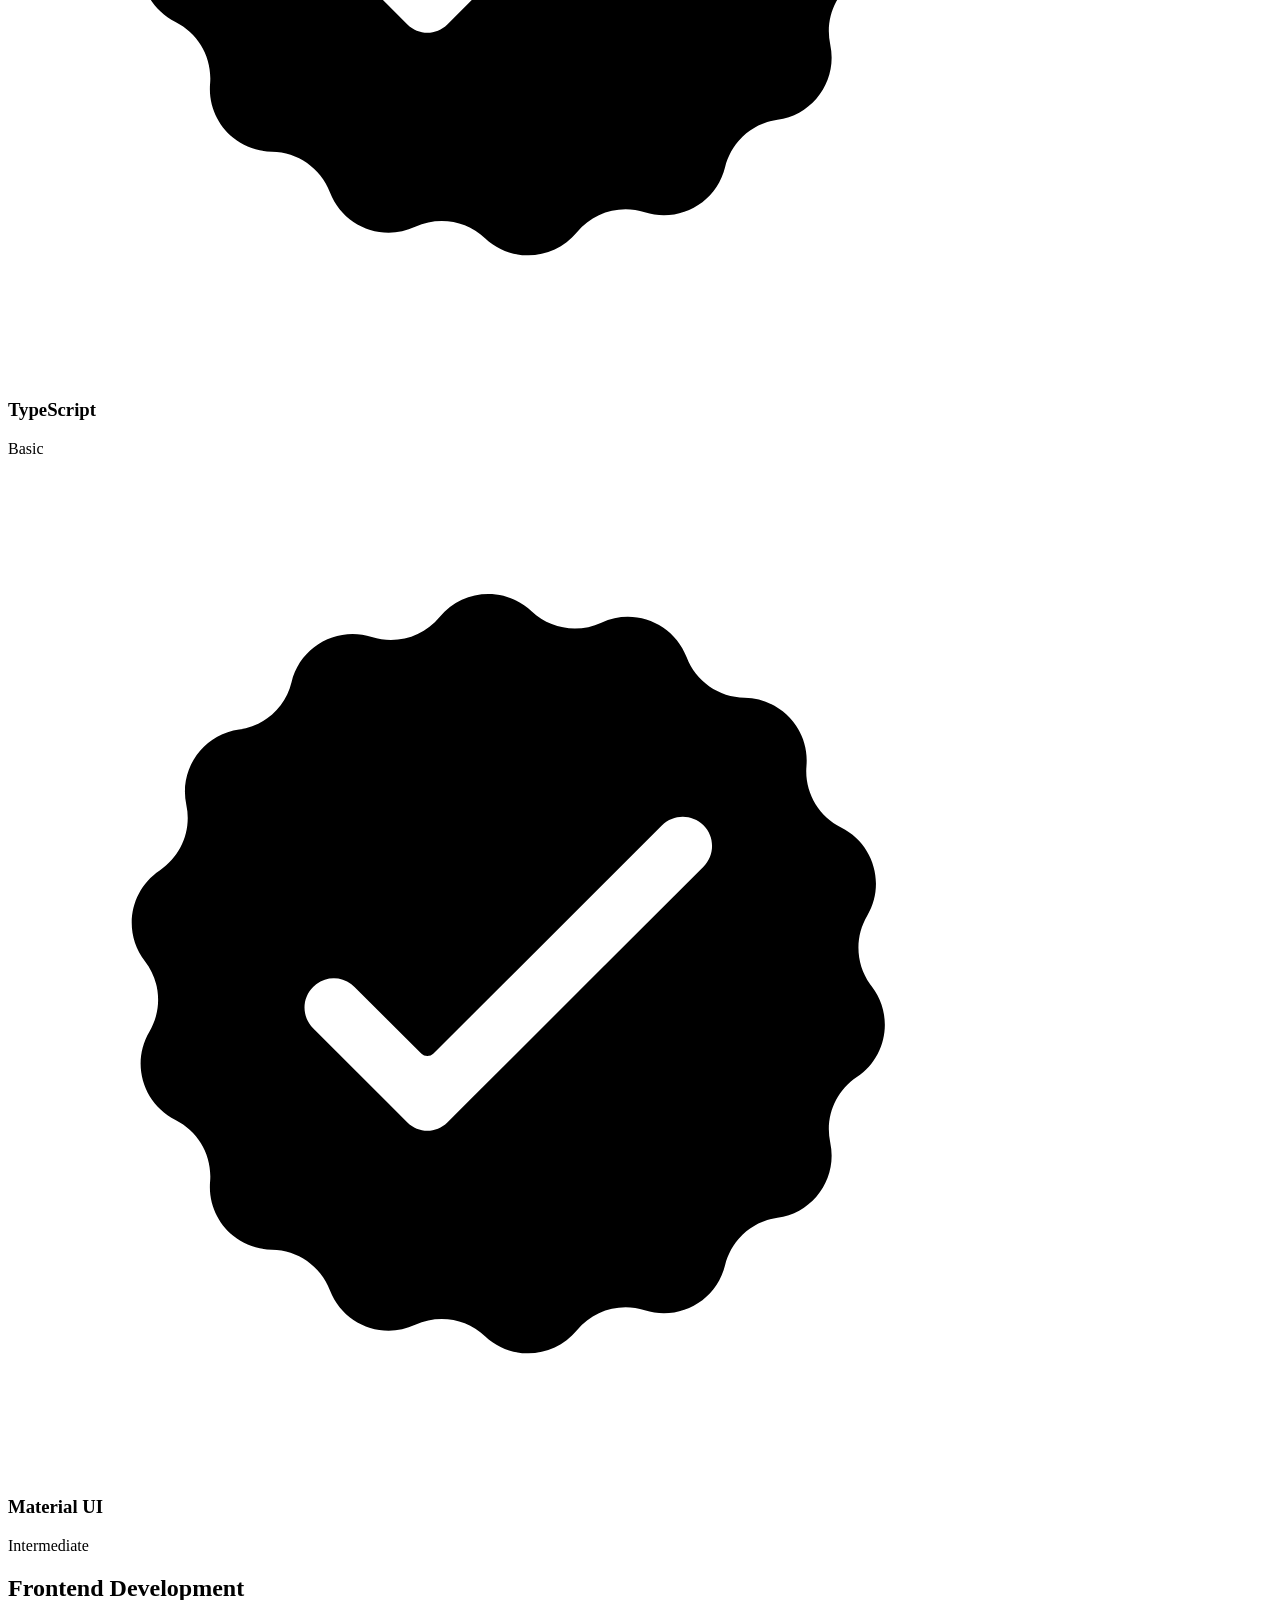
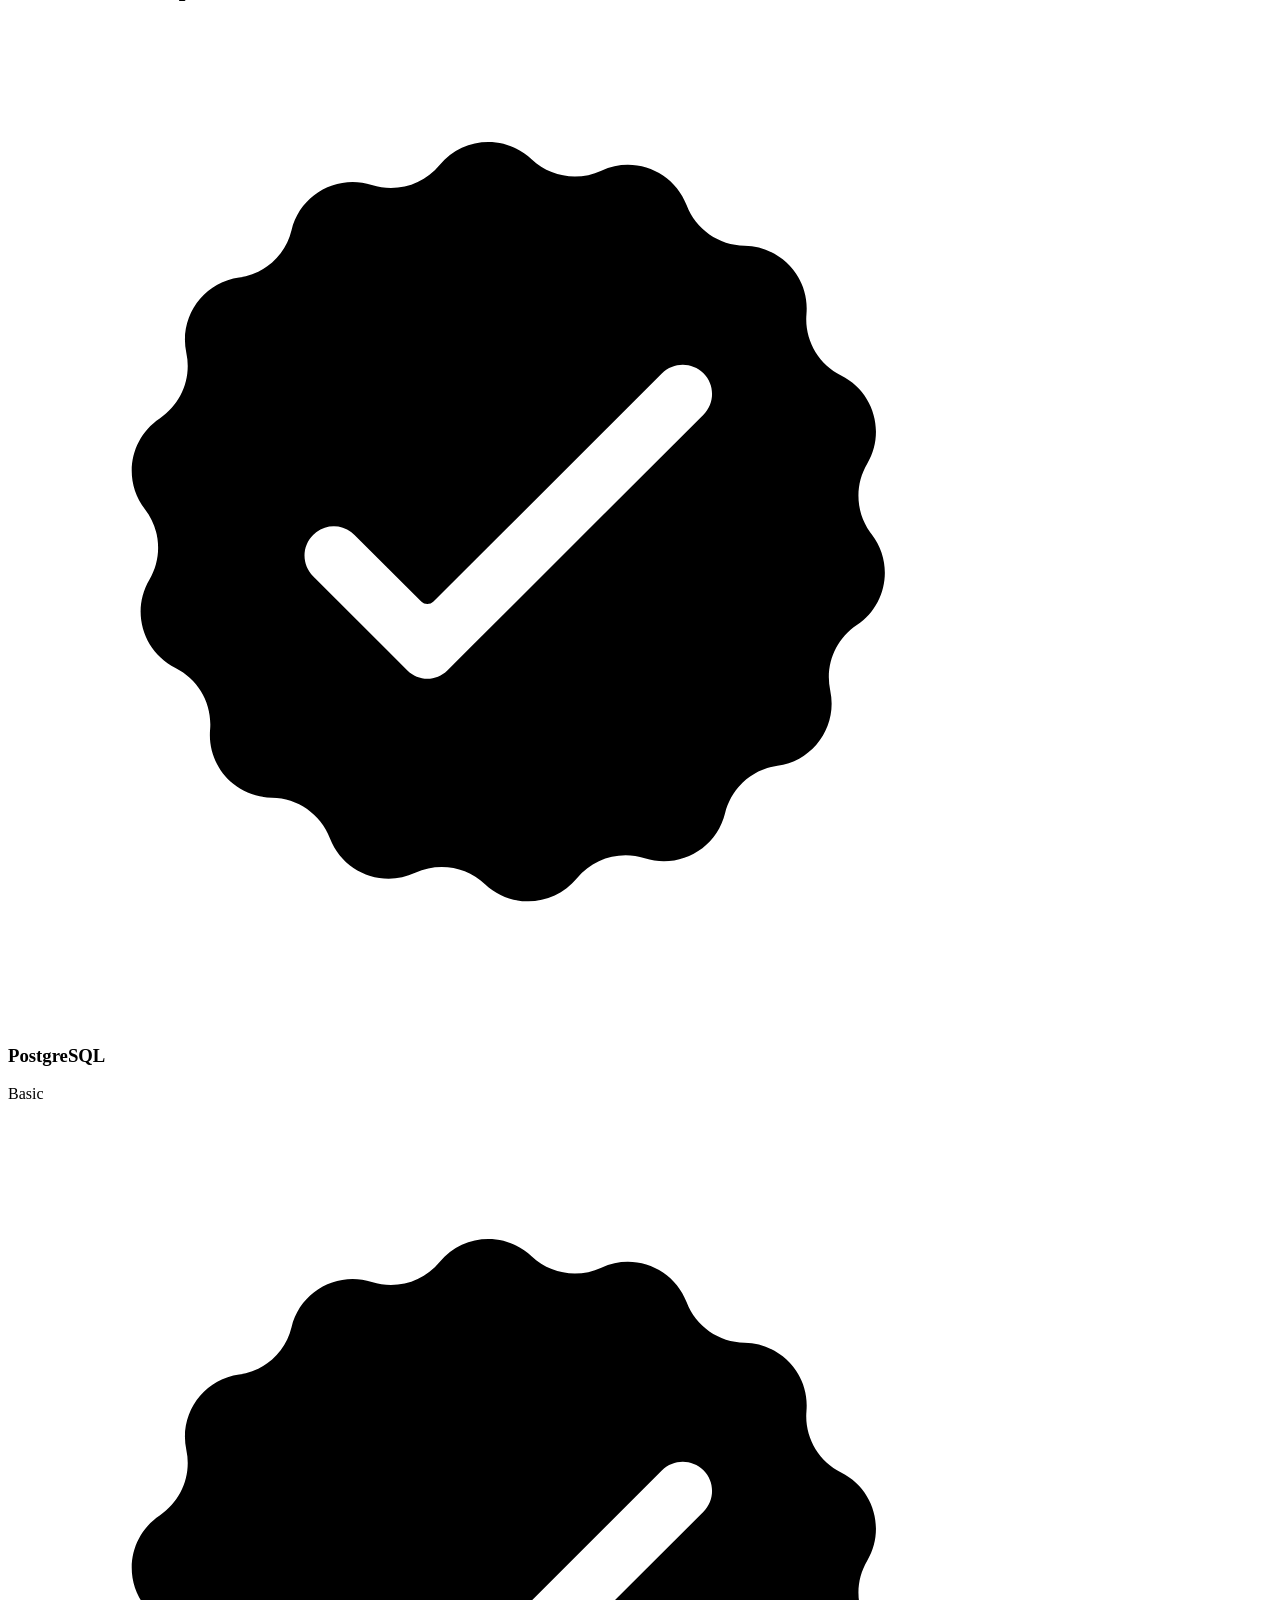
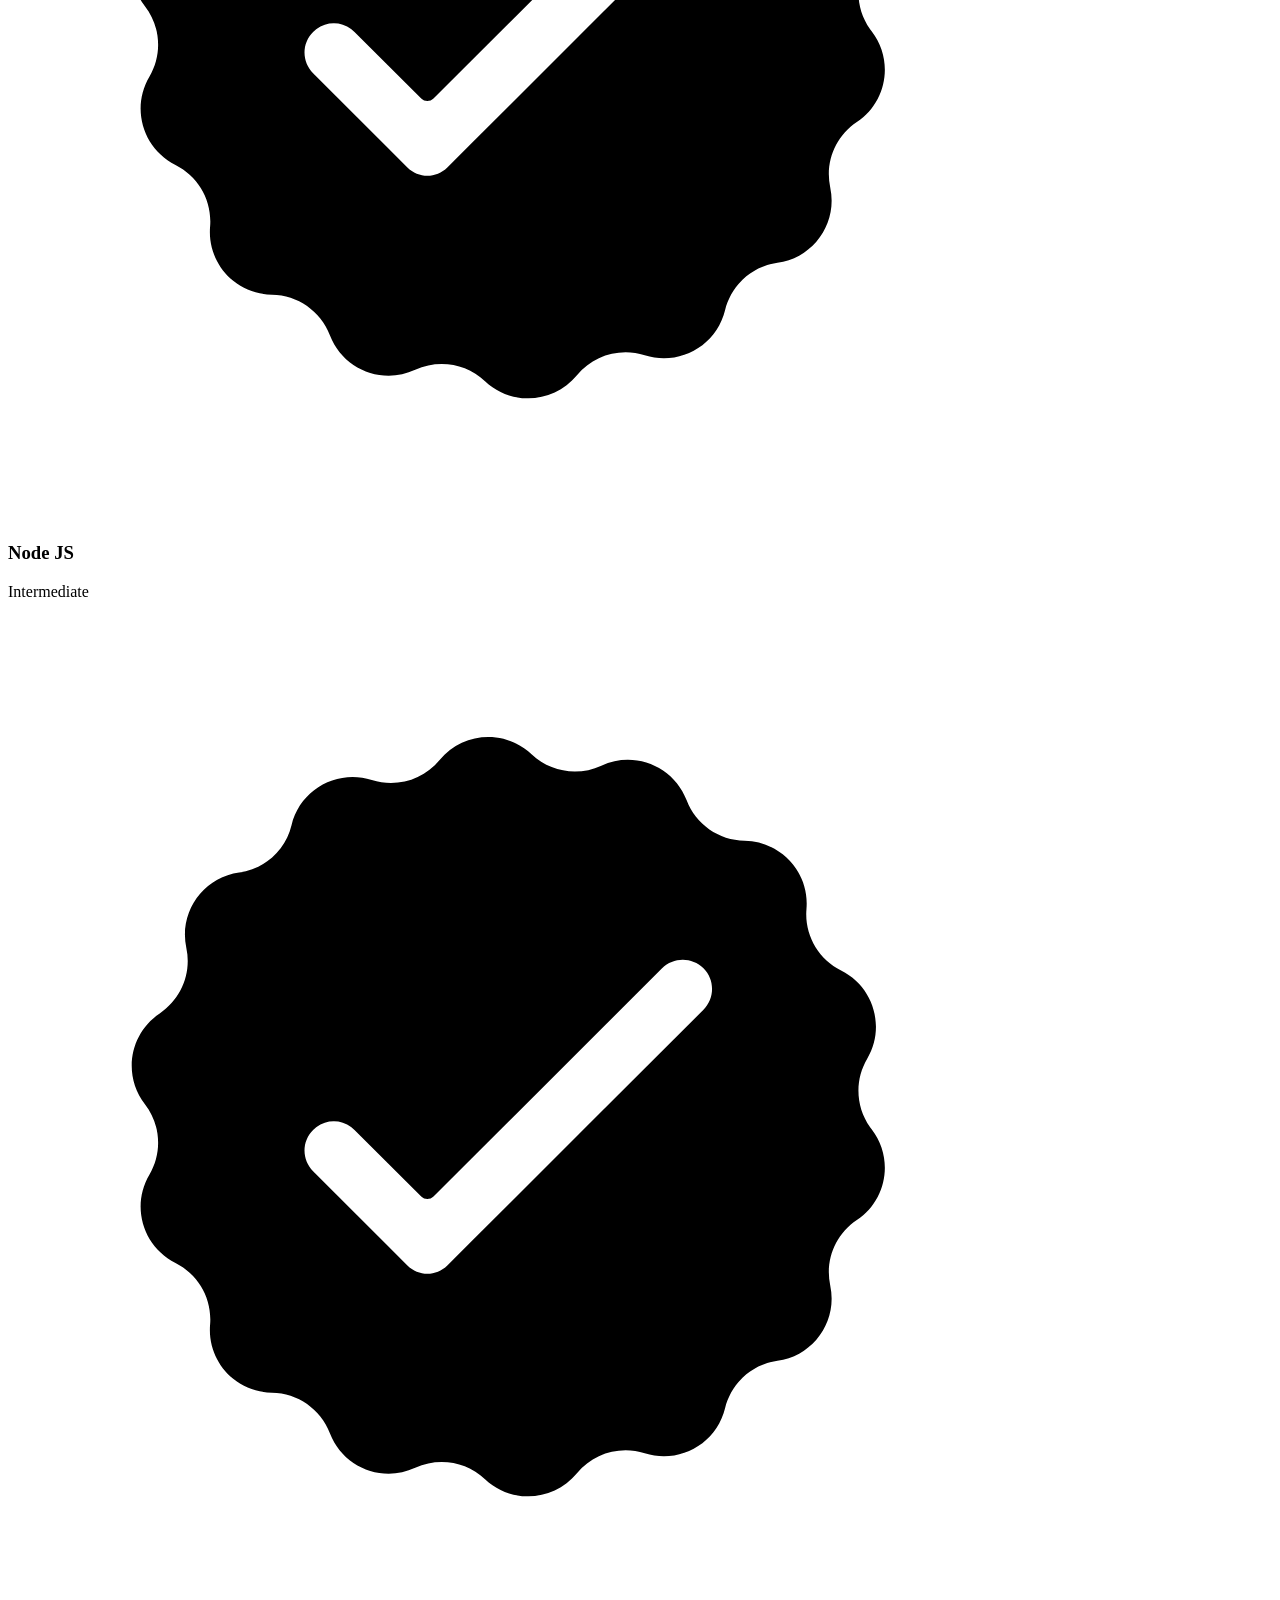
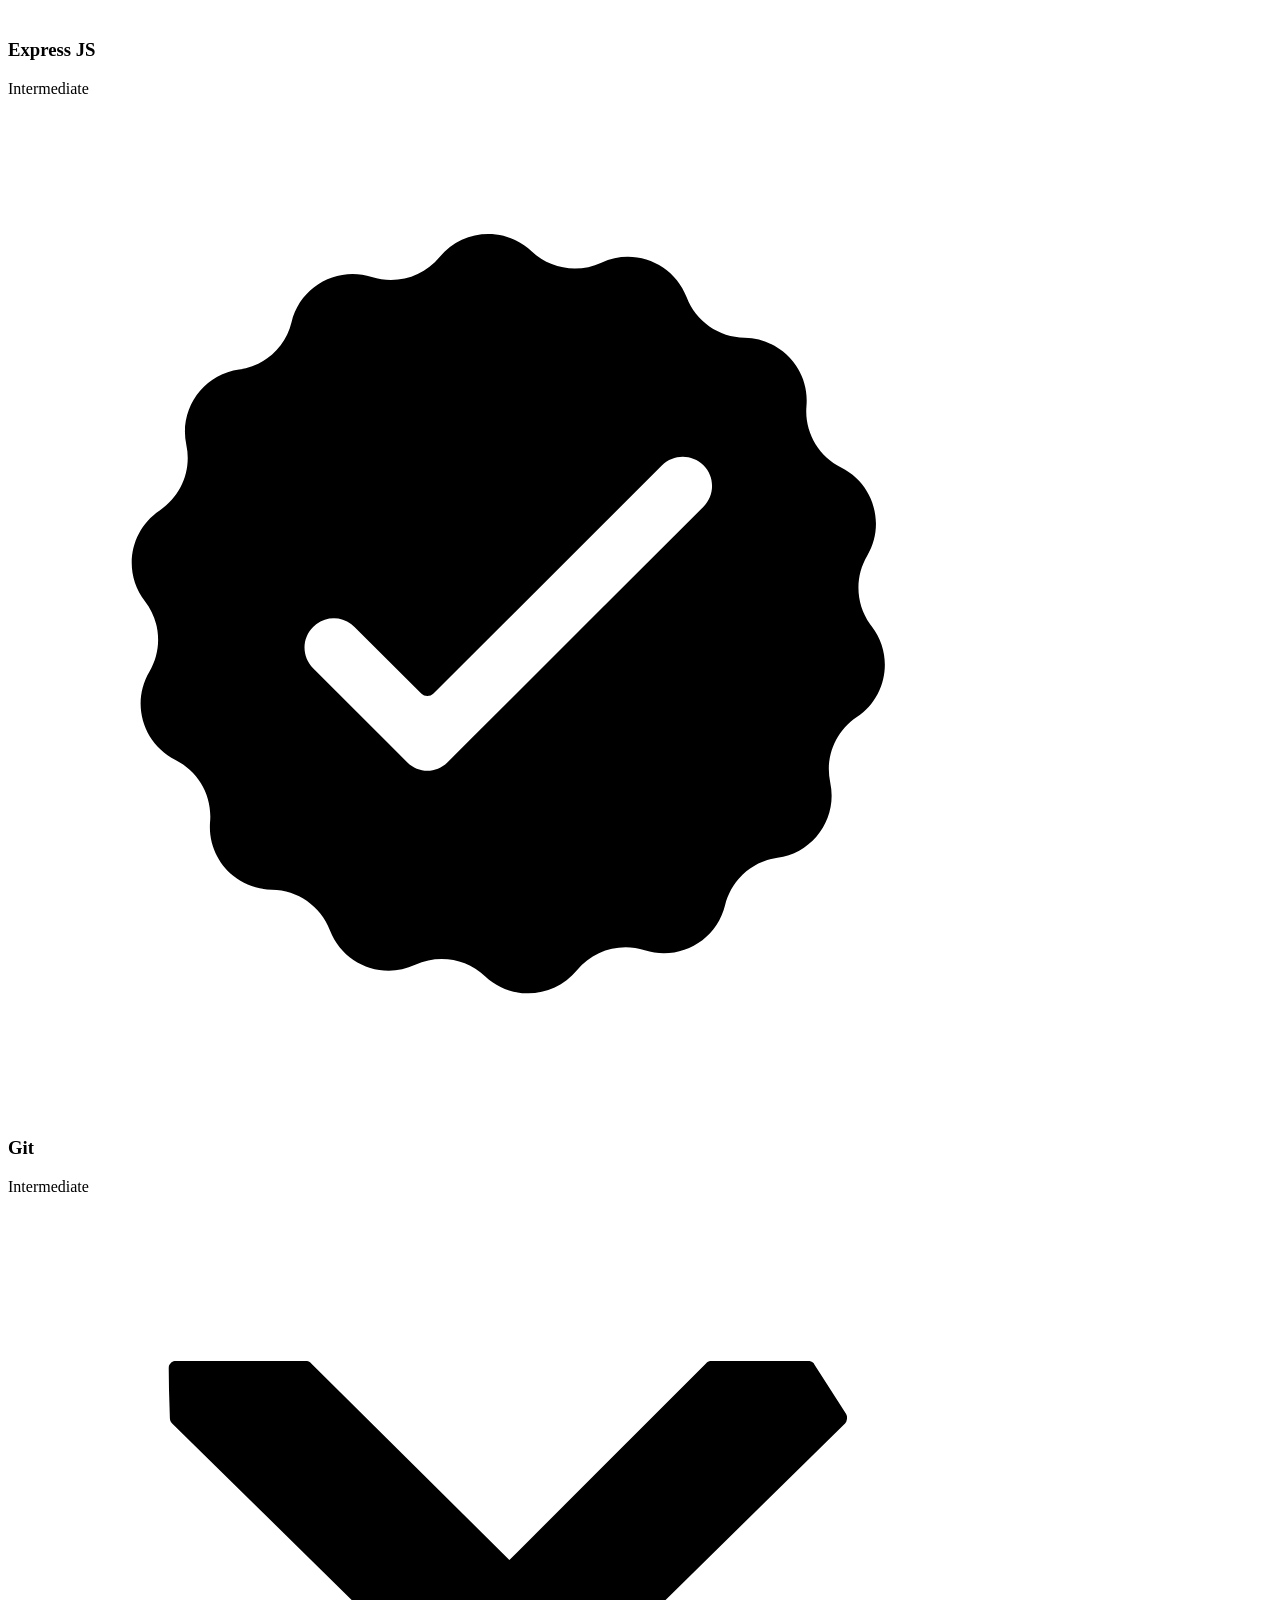
==== commit 822461f5: "new portfolio" ====
--- a/index.html
+++ b/index.html
@@ -2,140 +2,381 @@
 <html lang="en">
   <head>
     <meta charset="UTF-8" />
+    <meta http-equiv="X-UA-Compatible" content="IE=edge" />
     <meta name="viewport" content="width=device-width, initial-scale=1.0" />
-    <title>Parmendra's Portfolio</title>
-    <link rel="stylesheet" href="index.css" />
+    <title>Parmendra Portfolio</title>
+    <link rel="stylesheet" href="style.css" />
+    <link rel="stylesheet" href="mediaqueries.css" />
   </head>
   <body>
-    <!-- Header Section -->
-
-    <!-- About Section -->
-    <div class="sample-header">
-      <div class="sample-header-section">
-        <header class="header">
-          <h1>Hi, I'm Parmendra Panwar</h1>
-          <p>Aspiring Backend Developer specializing in Node.js</p>
-          <button onclick="openMail()">Contact Me</button>
-        </header>
-        <div class="firstFlex1">
-          <section class="about firstFlex1sec">
-            <h2>About Me</h2>
+    <nav id="desktop-nav">
+      <div class="logo">Parmendra (Paras) Panwar</div>
+      <div>
+        <ul class="nav-links">
+          <li><a href="#about">About</a></li>
+          <li><a href="#experience">Experience</a></li>
+          <li><a href="#projects">Projects</a></li>
+          <li><a href="#contact">Contact</a></li>
+        </ul>
+      </div>
+    </nav>
+    <nav id="hamburger-nav">
+      <div class="logo">John Doe</div>
+      <div class="hamburger-menu">
+        <div class="hamburger-icon" onclick="toggleMenu()">
+          <span></span>
+          <span></span>
+          <span></span>
+        </div>
+        <div class="menu-links">
+          <li><a href="#about" onclick="toggleMenu()">About</a></li>
+          <li><a href="#experience" onclick="toggleMenu()">Experience</a></li>
+          <li><a href="#projects" onclick="toggleMenu()">Projects</a></li>
+          <li><a href="#contact" onclick="toggleMenu()">Contact</a></li>
+        </div>
+      </div>
+    </nav>
+    <section id="profile">
+      <div class="section__pic-container">
+        <img src="./assets/profile-pic.png" alt="John Doe profile picture" />
+      </div>
+      <div class="section__text">
+        <p class="section__text__p1">Hello, I'm</p>
+        <h1 class="title">John Doe</h1>
+        <p class="section__text__p2">Frontend Developer</p>
+        <div class="btn-container">
+          <button
+            class="btn btn-color-2"
+            onclick="window.open('./assets/resume-example.pdf')"
+          >
+            Download CV
+          </button>
+          <button class="btn btn-color-1" onclick="location.href='./#contact'">
+            Contact Info
+          </button>
+        </div>
+        <div id="socials-container">
+          <img
+            src="./assets/linkedin.png"
+            alt="My LinkedIn profile"
+            class="icon"
+            onclick="location.href='https://linkedin.com/'"
+          />
+          <img
+            src="./assets/github.png"
+            alt="My Github profile"
+            class="icon"
+            onclick="location.href='https://github.com/'"
+          />
+        </div>
+      </div>
+    </section>
+    <section id="about">
+      <p class="section__text__p1">Get To Know More</p>
+      <h1 class="title">About Me</h1>
+      <div class="section-container">
+        <div class="section__pic-container">
+          <img
+            src="./assets/about-pic.png"
+            alt="Profile picture"
+            class="about-pic"
+          />
+        </div>
+        <div class="about-details-container">
+          <div class="about-containers">
+            <div class="details-container">
+              <img
+                src="./assets/experience.png"
+                alt="Experience icon"
+                class="icon"
+              />
+              <h3>Experience</h3>
+              <p>2+ years <br />Frontend Development</p>
+            </div>
+            <div class="details-container">
+              <img
+                src="./assets/education.png"
+                alt="Education icon"
+                class="icon"
+              />
+              <h3>Education</h3>
+              <p>B.Sc. Bachelors Degree<br />M.Sc. Masters Degree</p>
+            </div>
+          </div>
+          <div class="text-container">
             <p>
-              Aspiring Backend Developer with a strong foundation in web
-              development, currently pursuing a degree in AI/ML with a focus on
-              backend technologies. Proficient in JavaScript, MongoDB, MySQL,
-              and Express, with hands-on experience in the MERN stack.
+              Lorem ipsum dolor sit amet consectetur adipisicing elit. Hic quis
+              reprehenderit et laborum, rem, dolore eum quod voluptate
+              exercitationem nobis, nihil esse debitis maxime facere minus sint
+              delectus velit in eos quo officiis explicabo deleniti dignissimos.
+              Eligendi illum libero dolorum cum laboriosam corrupti quidem,
+              reiciendis ea magnam? Nulla, impedit fuga!
             </p>
-            <div class="contact-details">
-              <p>Phone: <a href="tel:+917067416638">+91 7067416638</a></p>
-              <p>
-                Email:
-                <a href="mailto:panwparmendra7@gmail.com"
-                  >panwparmendra7@gmail.com</a
-                >
-              </p>
-              <p>Location: Anand Nagar, Bhopal MP, India</p>
-            </div>
-          </section>
-
-          <!-- Skills Section -->
-          <section class="skills">
-            <h2>Technical Skills</h2>
-            <ul>
-              <li>Backend: Node.js, Express, MongoDB, MySQL</li>
-              <li>Frontend: React, HTML5, CSS3, Bootstrap</li>
-              <li>Version Control: Git & GitHub</li>
-              <li>
-                Tools & Libraries: EJS, JWT, Mongoose, Joi, Flash messages
-              </li>
-              <li>Programming Languages: JavaScript, C++</li>
-            </ul>
-          </section>
-        </div>
-      </div>
-    </div>
-
-    <div class="sample-section-wrap">
-      <div class="sample-section">
-        <!-- Projects Section -->
-        <section class="projects">
-          <h2>My Projects</h2>
-          <div class="project-cards">
-            <div class="card">
-              <h3>TripLinker (Booking Site)</h3>
-              <p>
-                A booking platform for trips, featuring availability checks,
-                suggestions, and activity recommendations.
-              </p>
-            </div>
-            <div class="card">
-              <h3>School Management Website</h3>
-              <p>
-                14-page website for DAVM school with an admin dashboard for
-                student management, search, and filters.
-              </p>
-            </div>
-            <div class="card">
-              <h3>React To-Do App</h3>
-              <p>
-                Developed a to-do app with data persistence, sections for
-                completed/pending tasks, and timestamps.
-              </p>
-            </div>
-            <div class="card">
-              <h3>Portfolio Website</h3>
-              <p>
-                A sleek and responsive portfolio to showcase my skills and
-                projects.
-              </p>
-            </div>
-            <div class="card">
-              <h3>Alumni Association Platform</h3>
-              <p>
-                An interactive platform for college alumni to stay connected and
-                share insights.
-              </p>
-            </div>
-          </div>
-        </section>
-
-        <!-- Achievements Section -->
-        <section class="achievements">
-          <h2>Achievements</h2>
-          <ul>
-            <li>
-              1st place in coding contest organized by College Coding community
-            </li>
-            <li>3rd place in a coding contest organized by Macky's Tech</li>
-            <li>
-              Over 20 certificates in game & activity-related competitions
-            </li>
-            <li>2-star coder on CodeChef with 1000+ questions solved in C++</li>
-            <li>Top student among 25 schools in 10th grade exams</li>
+          </div>
+        </div>
+      </div>
+      <img
+        src="./assets/arrow.png"
+        alt="Arrow icon"
+        class="icon arrow"
+        onclick="location.href='./#experience'"
+      />
+    </section>
+    <section id="experience">
+      <p class="section__text__p1">Explore My</p>
+      <h1 class="title">Experience</h1>
+      <div class="experience-details-container">
+        <div class="about-containers">
+          <div class="details-container">
+            <h2 class="experience-sub-title">Frontend Development</h2>
+            <div class="article-container">
+              <article>
+                <img
+                  src="./assets/checkmark.png"
+                  alt="Experience icon"
+                  class="icon"
+                />
+                <div>
+                  <h3>HTML</h3>
+                  <p>Experienced</p>
+                </div>
+              </article>
+              <article>
+                <img
+                  src="./assets/checkmark.png"
+                  alt="Experience icon"
+                  class="icon"
+                />
+                <div>
+                  <h3>CSS</h3>
+                  <p>Experienced</p>
+                </div>
+              </article>
+              <article>
+                <img
+                  src="./assets/checkmark.png"
+                  alt="Experience icon"
+                  class="icon"
+                />
+                <div>
+                  <h3>SASS</h3>
+                  <p>Intermediate</p>
+                </div>
+              </article>
+              <article>
+                <img
+                  src="./assets/checkmark.png"
+                  alt="Experience icon"
+                  class="icon"
+                />
+                <div>
+                  <h3>JavaScript</h3>
+                  <p>Basic</p>
+                </div>
+              </article>
+              <article>
+                <img
+                  src="./assets/checkmark.png"
+                  alt="Experience icon"
+                  class="icon"
+                />
+                <div>
+                  <h3>TypeScript</h3>
+                  <p>Basic</p>
+                </div>
+              </article>
+              <article>
+                <img
+                  src="./assets/checkmark.png"
+                  alt="Experience icon"
+                  class="icon"
+                />
+                <div>
+                  <h3>Material UI</h3>
+                  <p>Intermediate</p>
+                </div>
+              </article>
+            </div>
+          </div>
+          <div class="details-container">
+            <h2 class="experience-sub-title">Frontend Development</h2>
+            <div class="article-container">
+              <article>
+                <img
+                  src="./assets/checkmark.png"
+                  alt="Experience icon"
+                  class="icon"
+                />
+                <div>
+                  <h3>PostgreSQL</h3>
+                  <p>Basic</p>
+                </div>
+              </article>
+              <article>
+                <img
+                  src="./assets/checkmark.png"
+                  alt="Experience icon"
+                  class="icon"
+                />
+                <div>
+                  <h3>Node JS</h3>
+                  <p>Intermediate</p>
+                </div>
+              </article>
+              <article>
+                <img
+                  src="./assets/checkmark.png"
+                  alt="Experience icon"
+                  class="icon"
+                />
+                <div>
+                  <h3>Express JS</h3>
+                  <p>Intermediate</p>
+                </div>
+              </article>
+              <article>
+                <img
+                  src="./assets/checkmark.png"
+                  alt="Experience icon"
+                  class="icon"
+                />
+                <div>
+                  <h3>Git</h3>
+                  <p>Intermediate</p>
+                </div>
+              </article>
+            </div>
+          </div>
+        </div>
+      </div>
+      <img
+        src="./assets/arrow.png"
+        alt="Arrow icon"
+        class="icon arrow"
+        onclick="location.href='./#projects'"
+      />
+    </section>
+    <section id="projects">
+      <p class="section__text__p1">Browse My Recent</p>
+      <h1 class="title">Projects</h1>
+      <div class="experience-details-container">
+        <div class="about-containers">
+          <div class="details-container color-container">
+            <div class="article-container">
+              <img
+                src="./assets/project-1.png"
+                alt="Project 1"
+                class="project-img"
+              />
+            </div>
+            <h2 class="experience-sub-title project-title">Project One</h2>
+            <div class="btn-container">
+              <button
+                class="btn btn-color-2 project-btn"
+                onclick="location.href='https://github.com/'"
+              >
+                Github
+              </button>
+              <button
+                class="btn btn-color-2 project-btn"
+                onclick="location.href='https://github.com/'"
+              >
+                Live Demo
+              </button>
+            </div>
+          </div>
+          <div class="details-container color-container">
+            <div class="article-container">
+              <img
+                src="./assets/project-2.png"
+                alt="Project 2"
+                class="project-img"
+              />
+            </div>
+            <h2 class="experience-sub-title project-title">Project Two</h2>
+            <div class="btn-container">
+              <button
+                class="btn btn-color-2 project-btn"
+                onclick="location.href='https://github.com/'"
+              >
+                Github
+              </button>
+              <button
+                class="btn btn-color-2 project-btn"
+                onclick="location.href='https://github.com/'"
+              >
+                Live Demo
+              </button>
+            </div>
+          </div>
+          <div class="details-container color-container">
+            <div class="article-container">
+              <img
+                src="./assets/project-3.png"
+                alt="Project 3"
+                class="project-img"
+              />
+            </div>
+            <h2 class="experience-sub-title project-title">Project Three</h2>
+            <div class="btn-container">
+              <button
+                class="btn btn-color-2 project-btn"
+                onclick="location.href='https://github.com/'"
+              >
+                Github
+              </button>
+              <button
+                class="btn btn-color-2 project-btn"
+                onclick="location.href='https://github.com/'"
+              >
+                Live Demo
+              </button>
+            </div>
+          </div>
+        </div>
+      </div>
+      <img
+        src="./assets/arrow.png"
+        alt="Arrow icon"
+        class="icon arrow"
+        onclick="location.href='./#contact'"
+      />
+    </section>
+    <section id="contact">
+      <p class="section__text__p1">Get in Touch</p>
+      <h1 class="title">Contact Me</h1>
+      <div class="contact-info-upper-container">
+        <div class="contact-info-container">
+          <img
+            src="./assets/email.png"
+            alt="Email icon"
+            class="icon contact-icon email-icon"
+          />
+          <p><a href="mailto:examplemail@gmail.com">Example@gmail.com</a></p>
+        </div>
+        <div class="contact-info-container">
+          <img
+            src="./assets/linkedin.png"
+            alt="LinkedIn icon"
+            class="icon contact-icon"
+          />
+          <p><a href="https://www.linkedin.com">LinkedIn</a></p>
+        </div>
+      </div>
+    </section>
+    <footer>
+      <nav>
+        <div class="nav-links-container">
+          <ul class="nav-links">
+            <li><a href="#about">About</a></li>
+            <li><a href="#experience">Experience</a></li>
+            <li><a href="#projects">Projects</a></li>
+            <li><a href="#contact">Contact</a></li>
           </ul>
-        </section>
-
-        <!-- Links Section -->
-        <section class="links">
-          <h2>Important Links</h2>
-          <p>
-            <a
-              href="https://www.linkedin.com/in/parmendr-panwar/"
-              target="_blank"
-              >LinkedIn</a
-            >
-            |
-            <a href="https://www.codechef.com/users/paras4554" target="_blank"
-              >CodeChef</a
-            >
-            |
-            <a href="https://leetcode.com/u/paras4554/" target="_blank"
-              >LeetCode</a
-            >
-          </p>
-        </section>
-      </div>
-    </div>
-    <script src="index.js"></script>
+        </div>
+      </nav>
+      <p>Copyright &#169; 2023 John Doe. All Rights Reserved.</p>
+    </footer>
+    <script src="script.js"></script>
   </body>
 </html>
--- a/mediaqueries.css
+++ b/mediaqueries.css
@@ -0,0 +1,103 @@
+@media screen and (max-width: 1400px) {
+  #profile {
+    height: 83vh;
+    margin-bottom: 6rem;
+  }
+  .about-containers {
+    flex-wrap: wrap;
+  }
+  #contact,
+  #projects {
+    height: fit-content;
+  }
+}
+
+@media screen and (max-width: 1200px) {
+  #desktop-nav {
+    display: none;
+  }
+  #hamburger-nav {
+    display: flex;
+  }
+  #experience,
+  .experience-details-container {
+    margin-top: 2rem;
+  }
+  #profile,
+  .section-container {
+    display: block;
+  }
+  .arrow {
+    display: none;
+  }
+  section,
+  .section-container {
+    height: fit-content;
+  }
+  section {
+    margin: 0 5%;
+  }
+  .section__pic-container {
+    width: 275px;
+    height: 275px;
+    margin: 0 auto 2rem;
+  }
+  .about-containers {
+    margin-top: 0;
+  }
+}
+
+@media screen and (max-width: 600px) {
+  #contact,
+  footer {
+    height: 40vh;
+  }
+  #profile {
+    height: 83vh;
+    margin-bottom: 0;
+  }
+  article {
+    font-size: 1rem;
+  }
+  footer nav {
+    height: fit-content;
+    margin-bottom: 2rem;
+  }
+  .about-containers,
+  .contact-info-upper-container,
+  .btn-container {
+    flex-wrap: wrap;
+  }
+  .contact-info-container {
+    margin: 0;
+  }
+  .contact-info-container p,
+  .nav-links li a {
+    font-size: 1rem;
+  }
+  .experience-sub-title {
+    font-size: 1.25rem;
+  }
+  .logo {
+    font-size: 1.5rem;
+  }
+  .nav-links {
+    flex-direction: column;
+    gap: 0.5rem;
+    text-align: center;
+  }
+  .section__pic-container {
+    width: auto;
+    height: 46vw;
+    justify-content: center;
+  }
+  .section__text__p2 {
+    font-size: 1.25rem;
+  }
+  .title {
+    font-size: 2rem;
+  }
+  .text-container {
+    text-align: justify;
+  }
+}
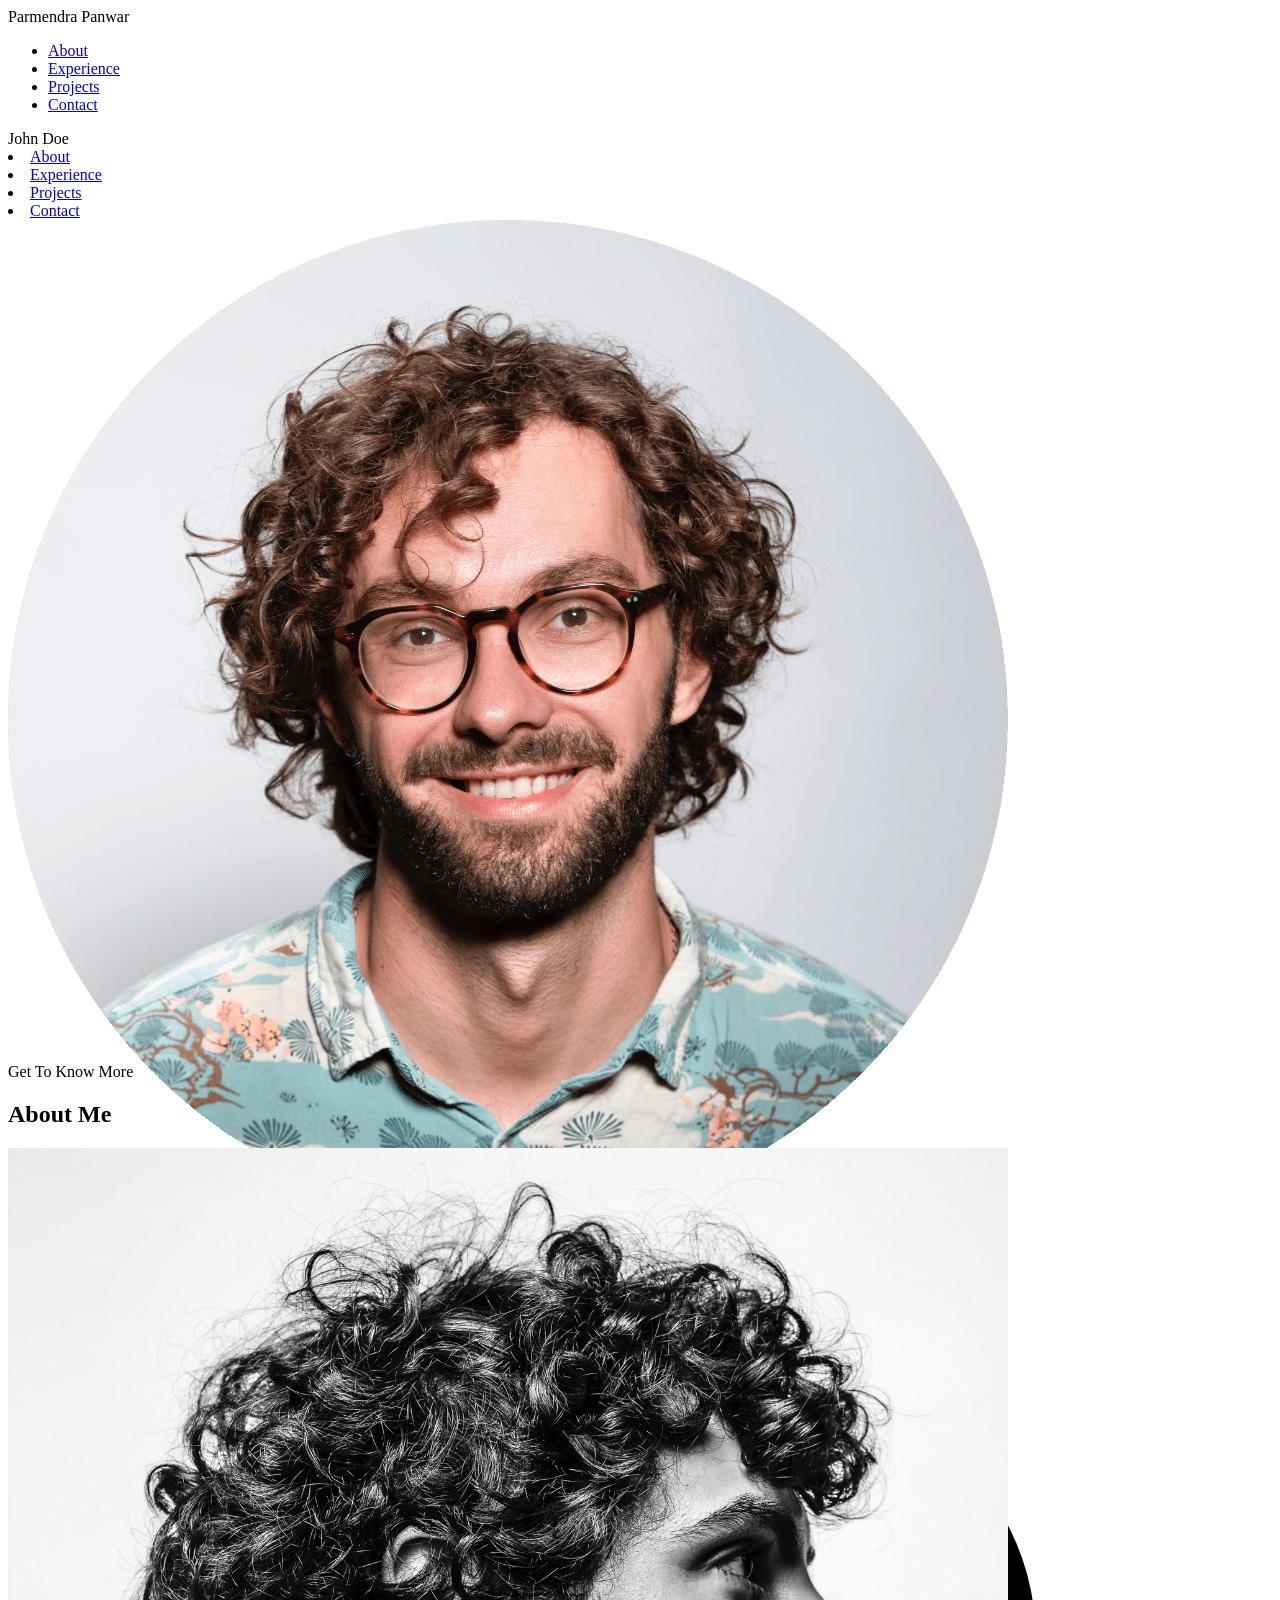
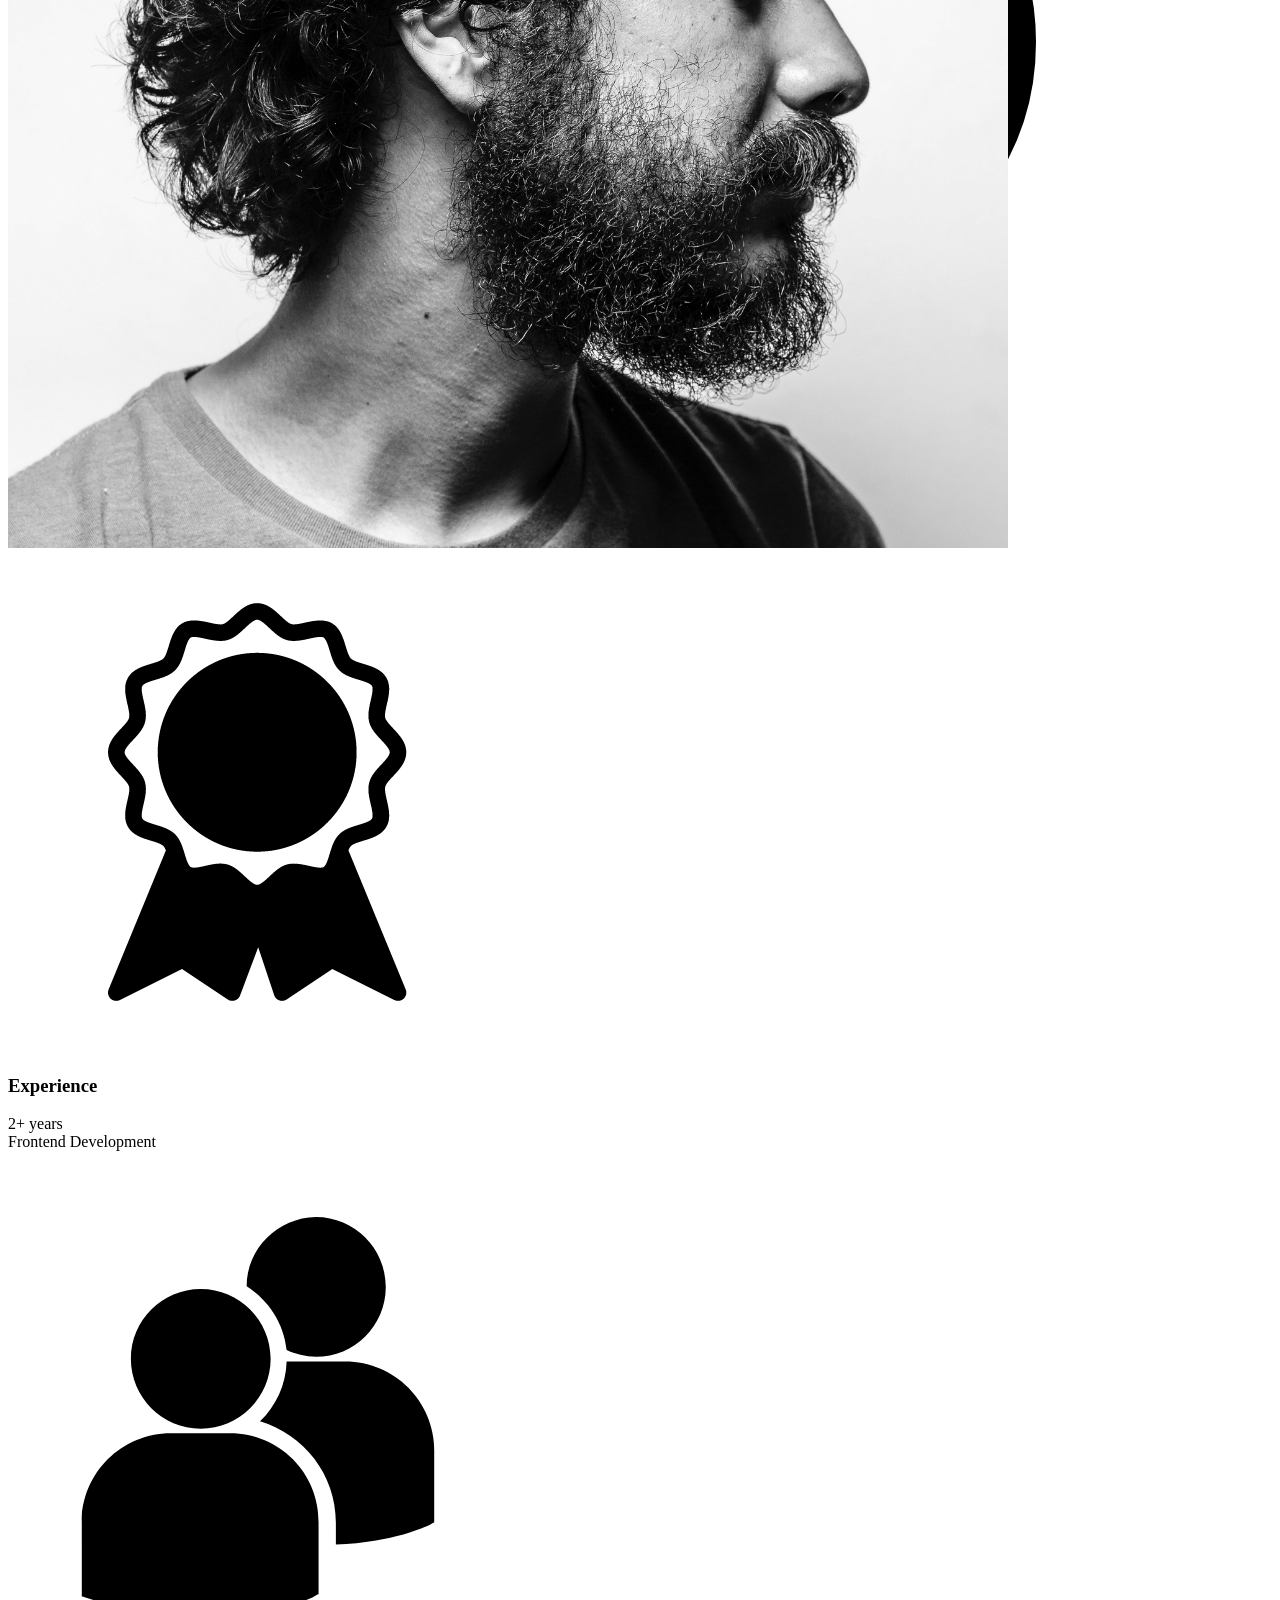
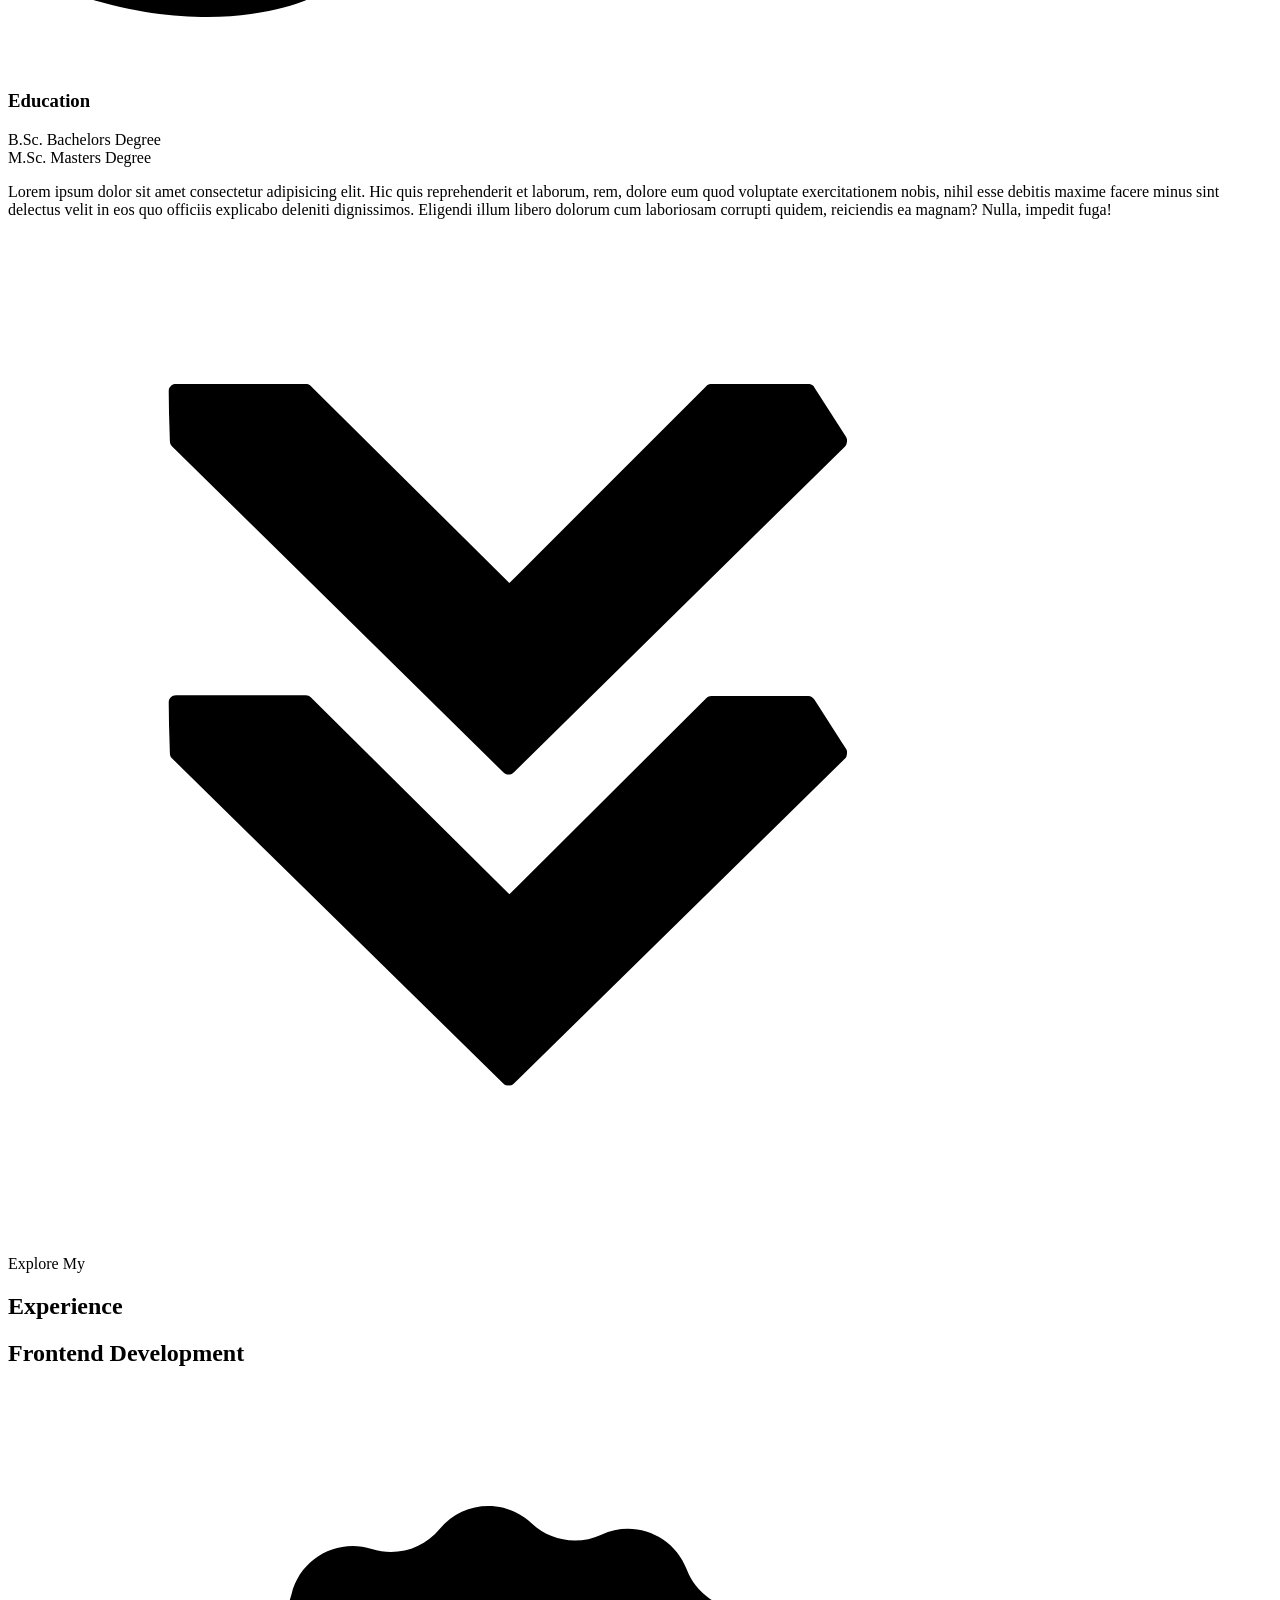
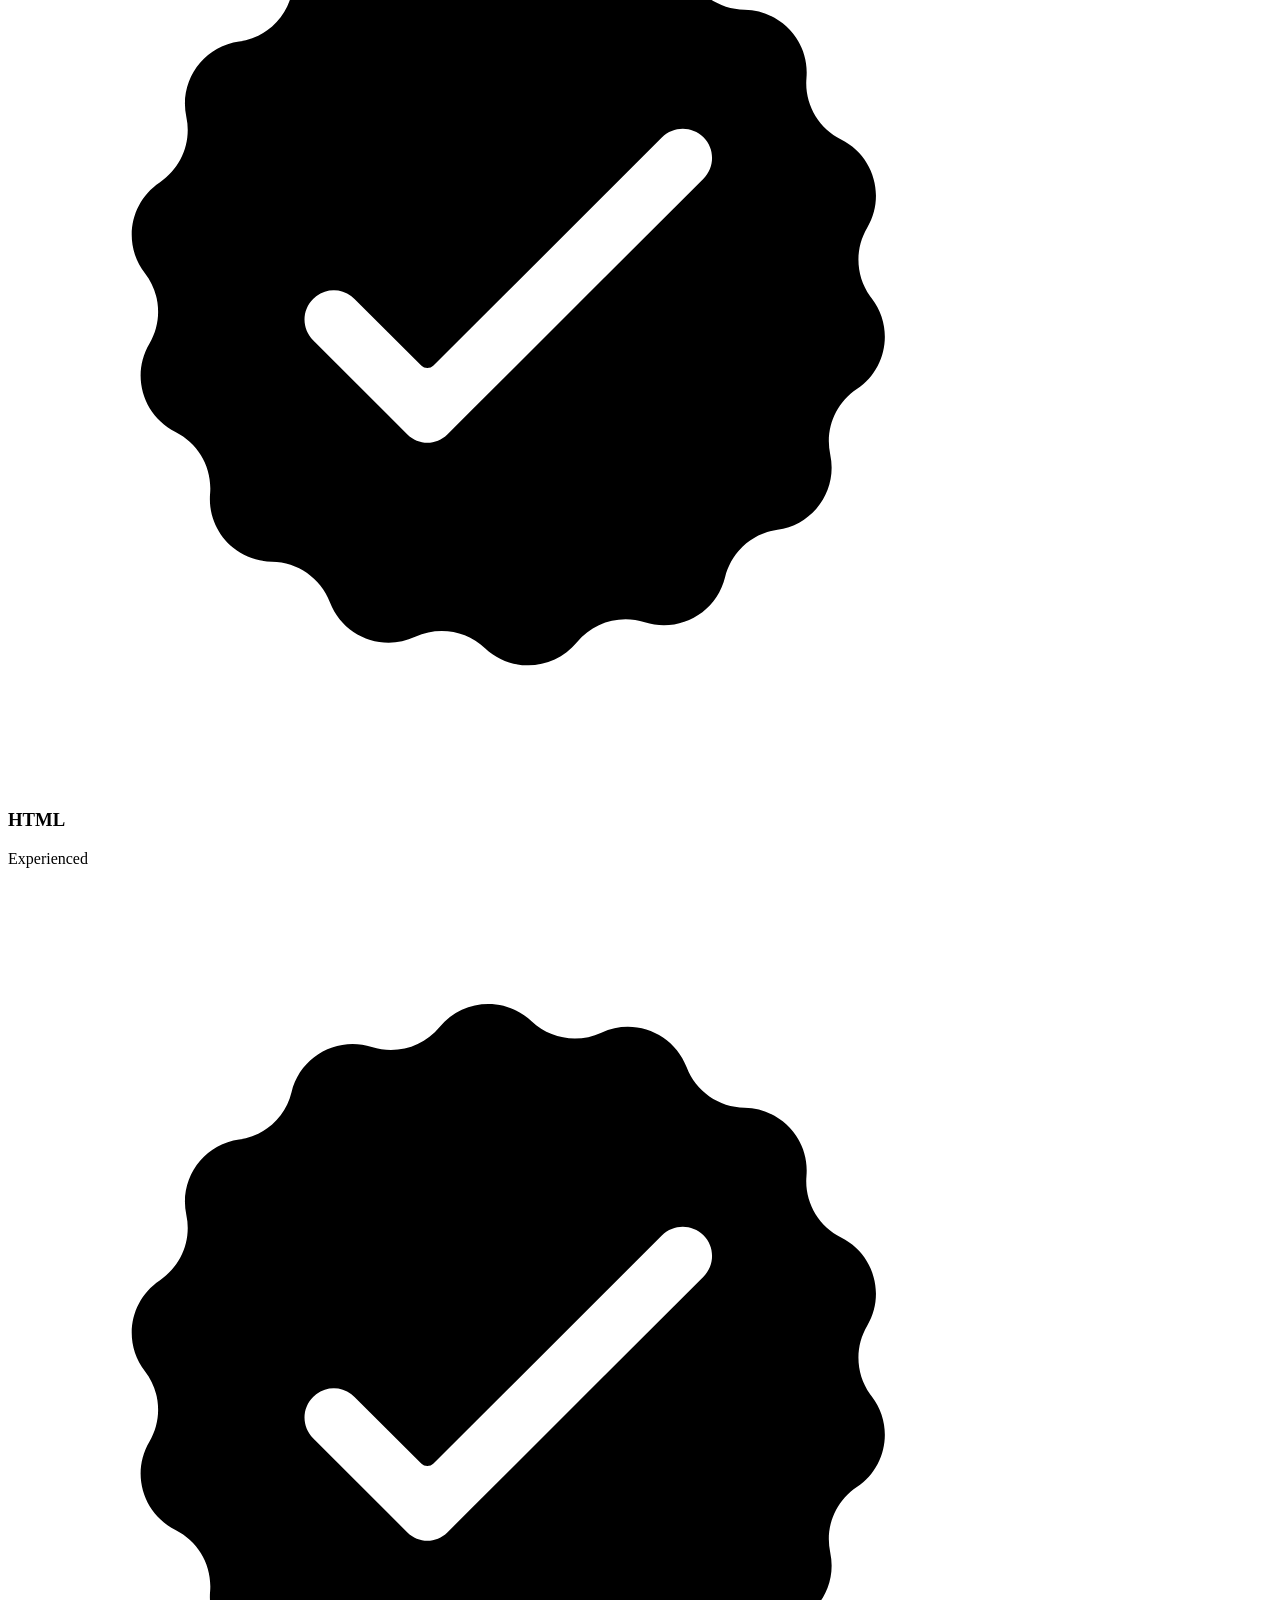
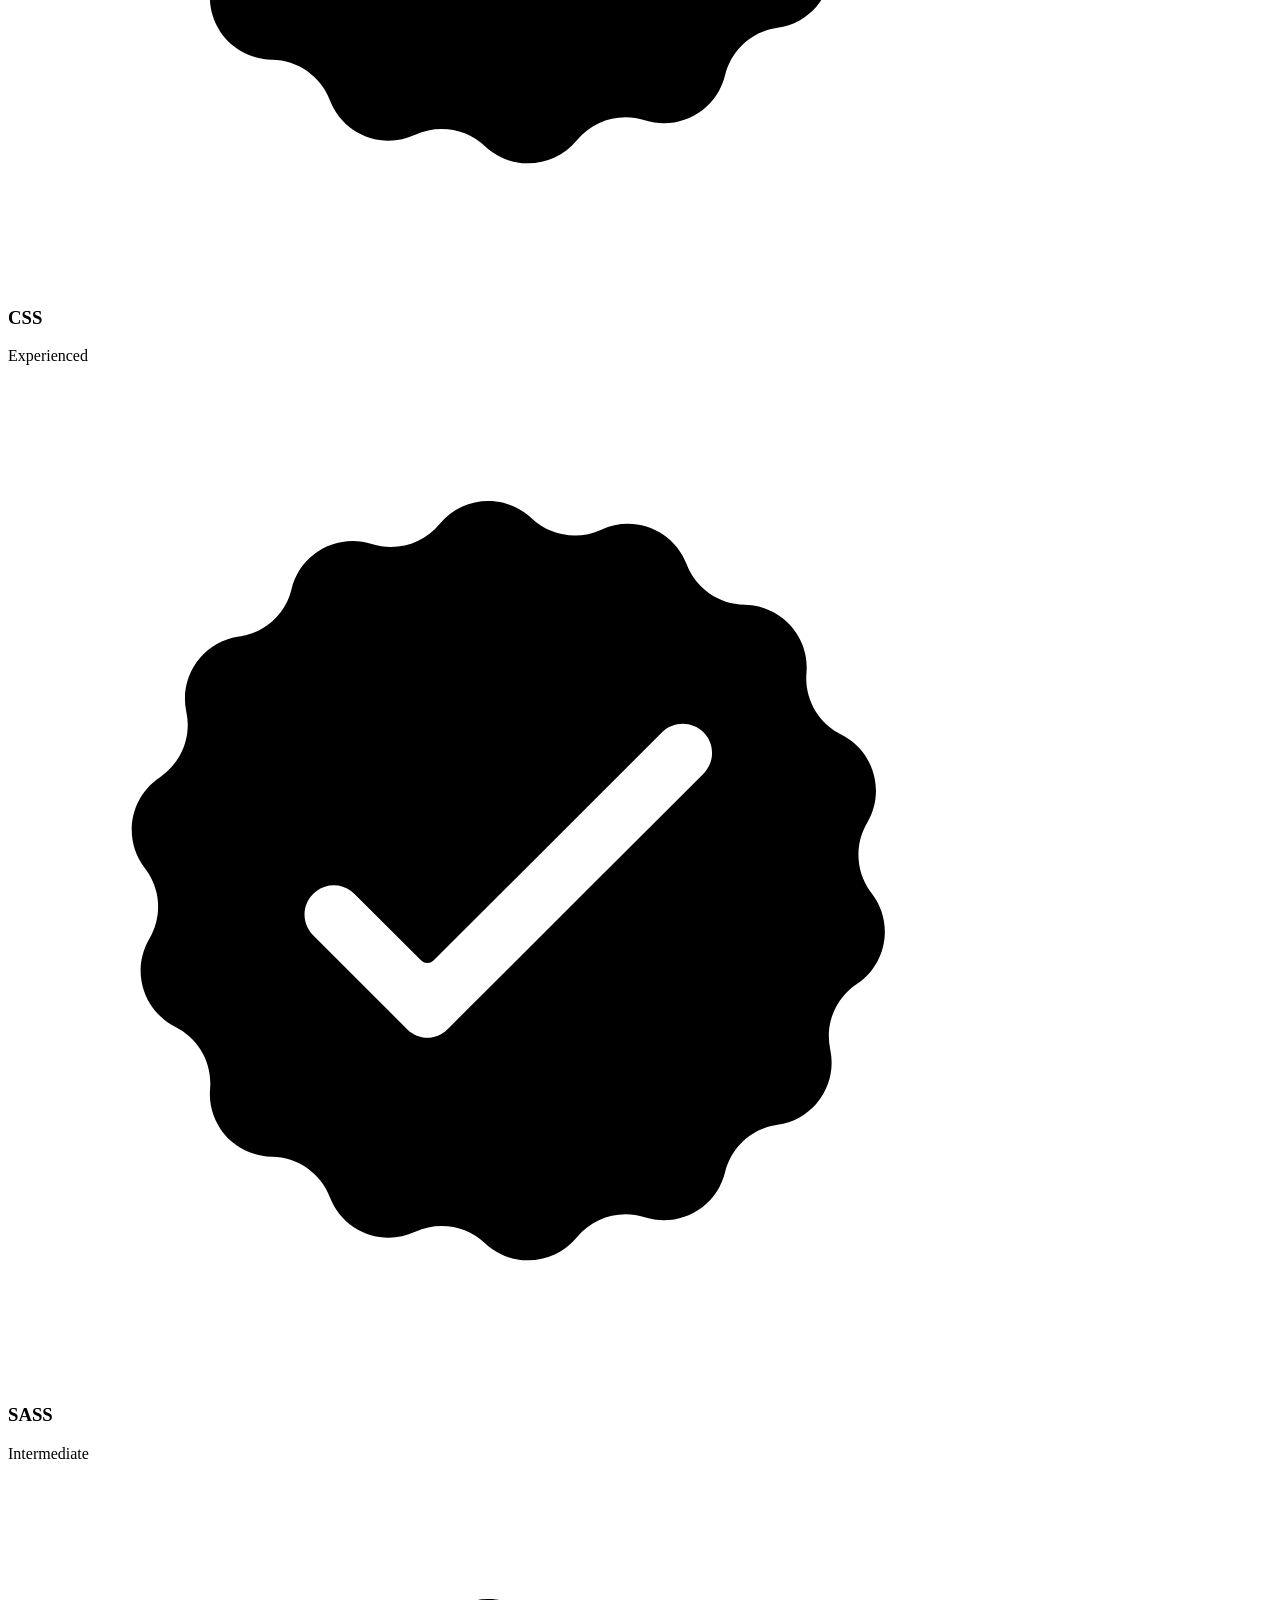
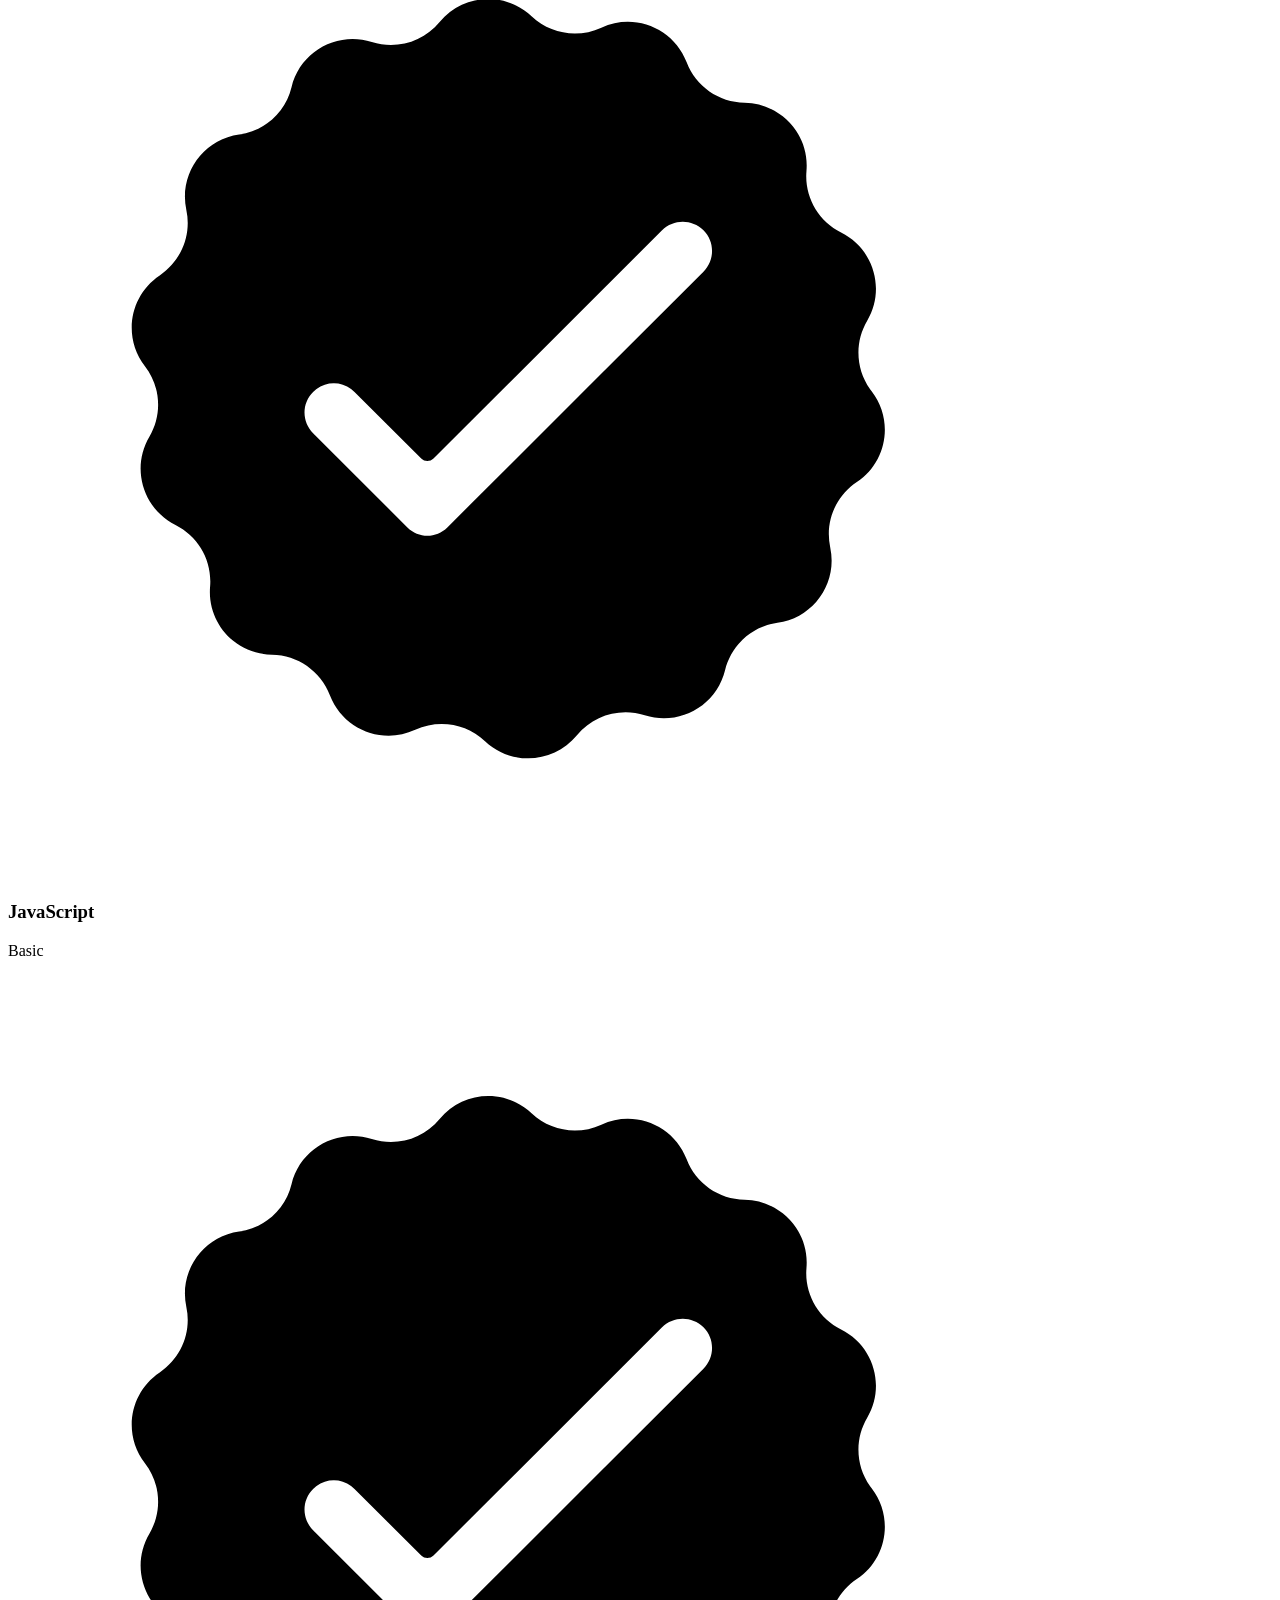
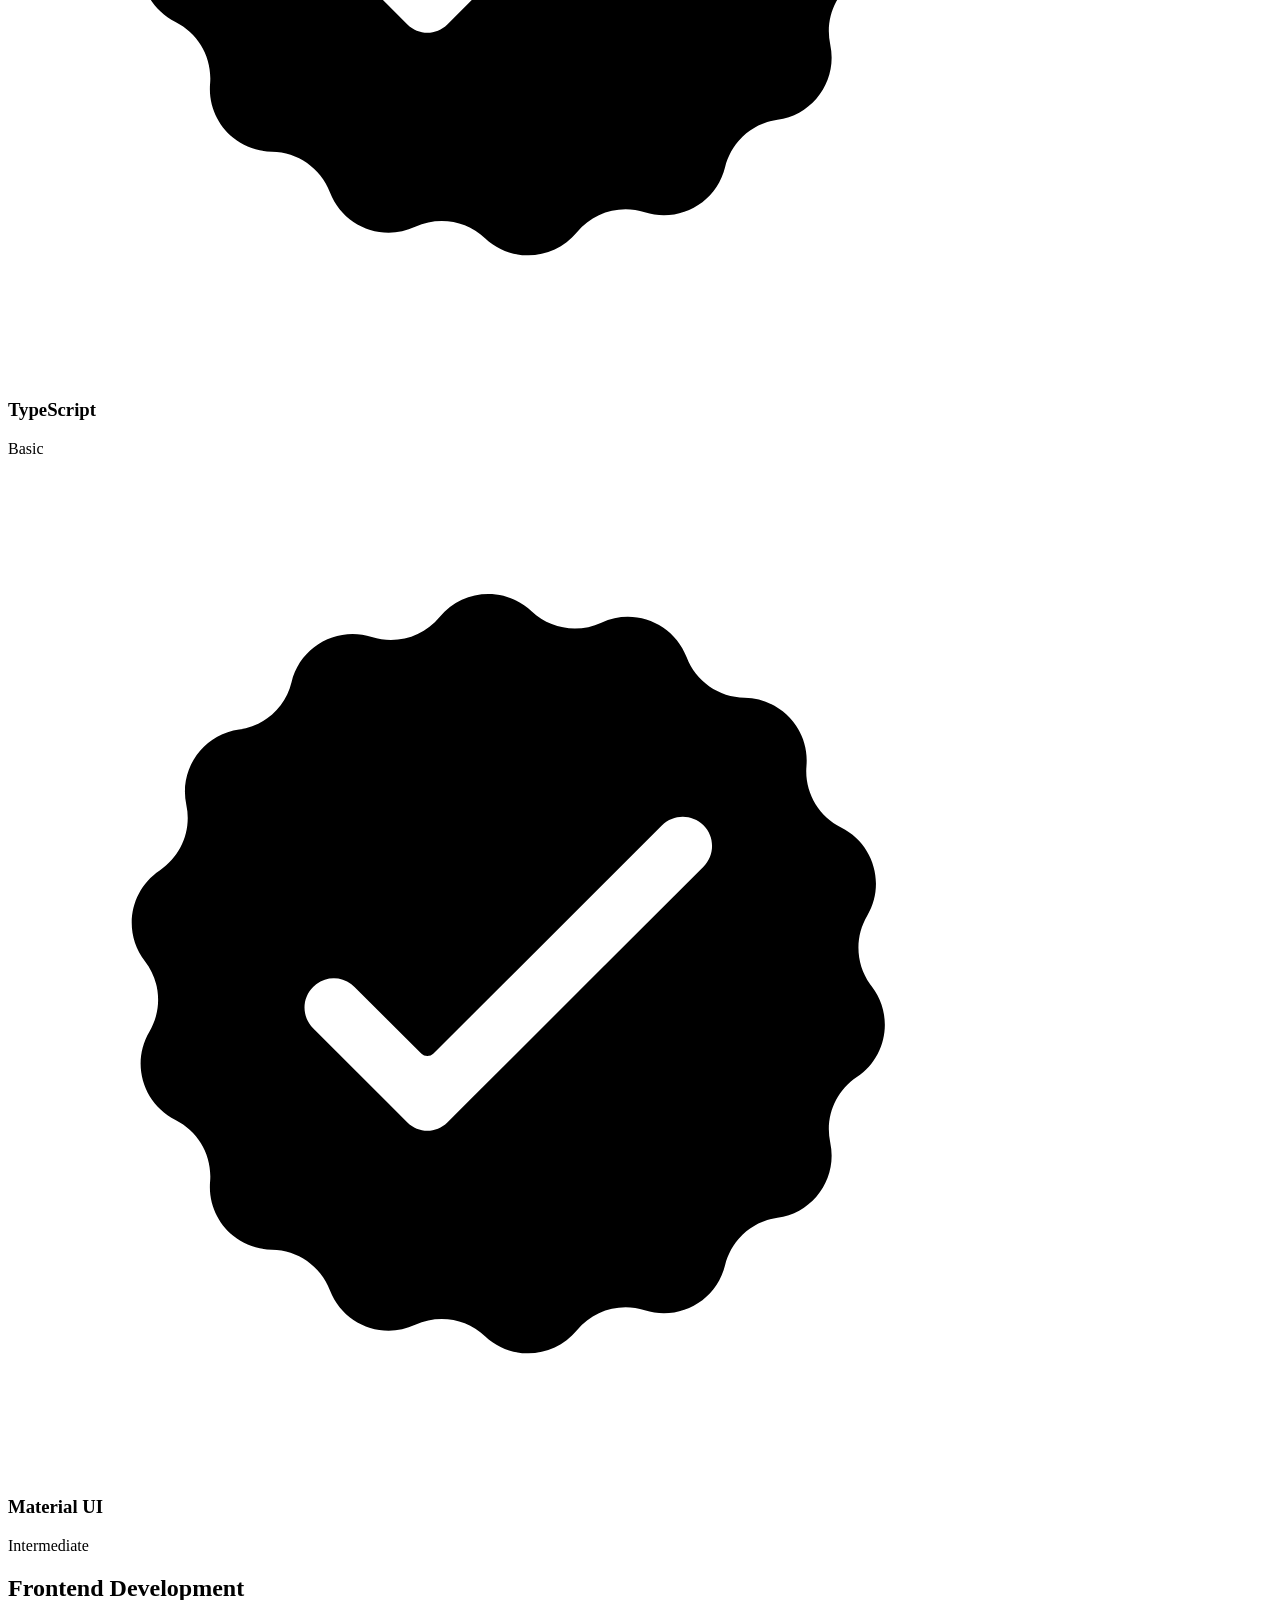
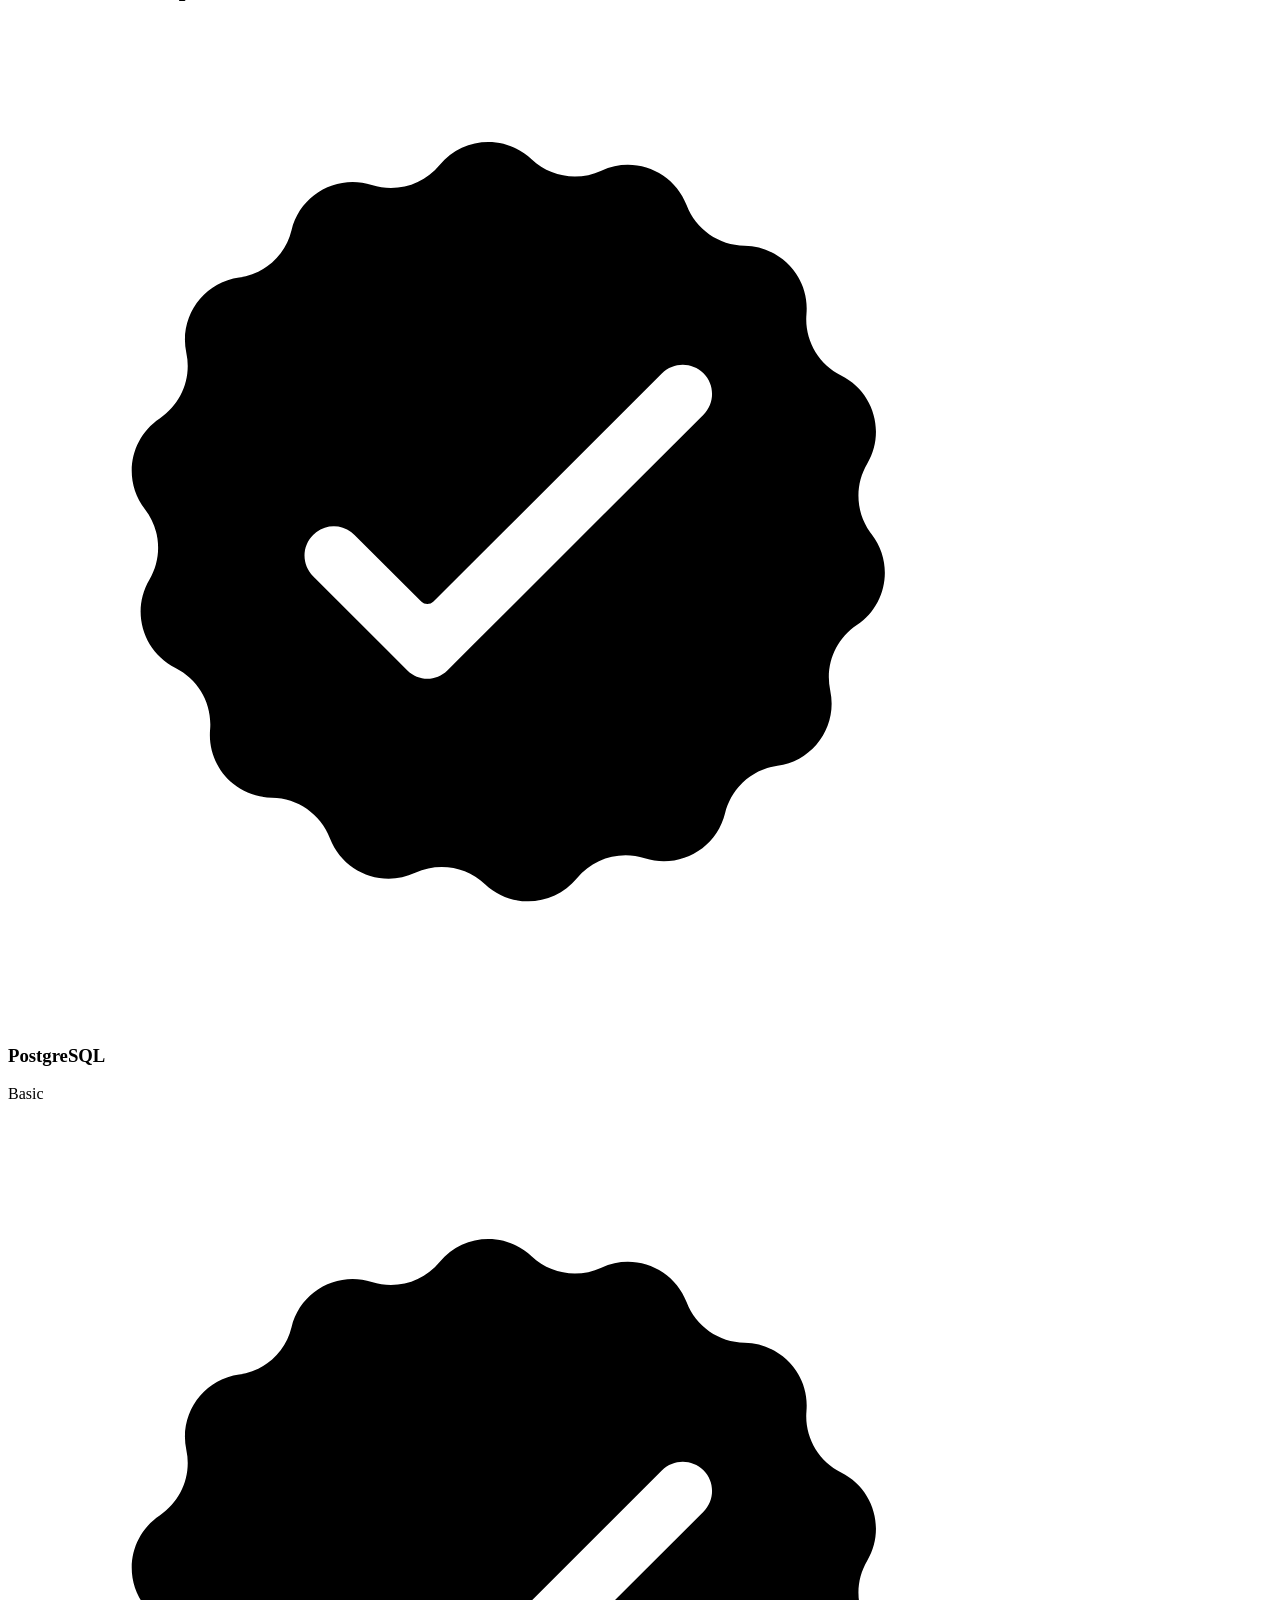
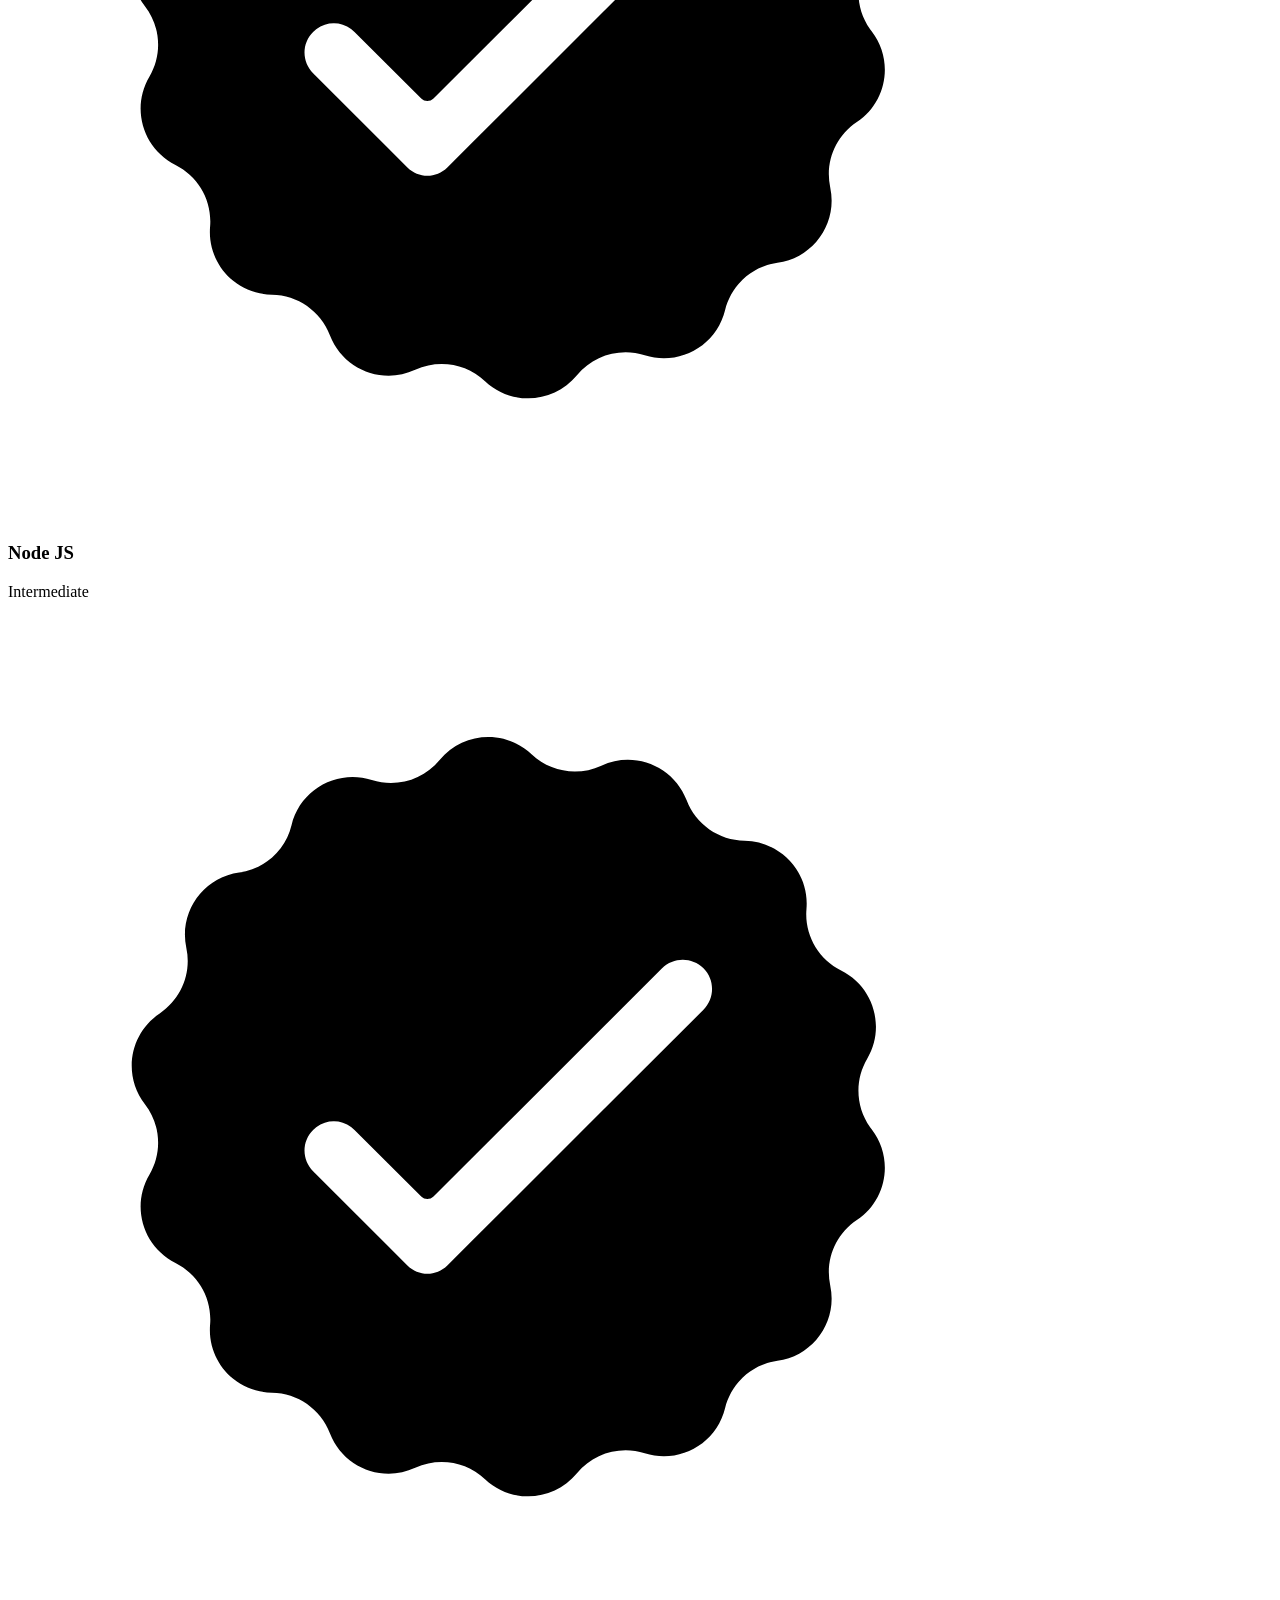
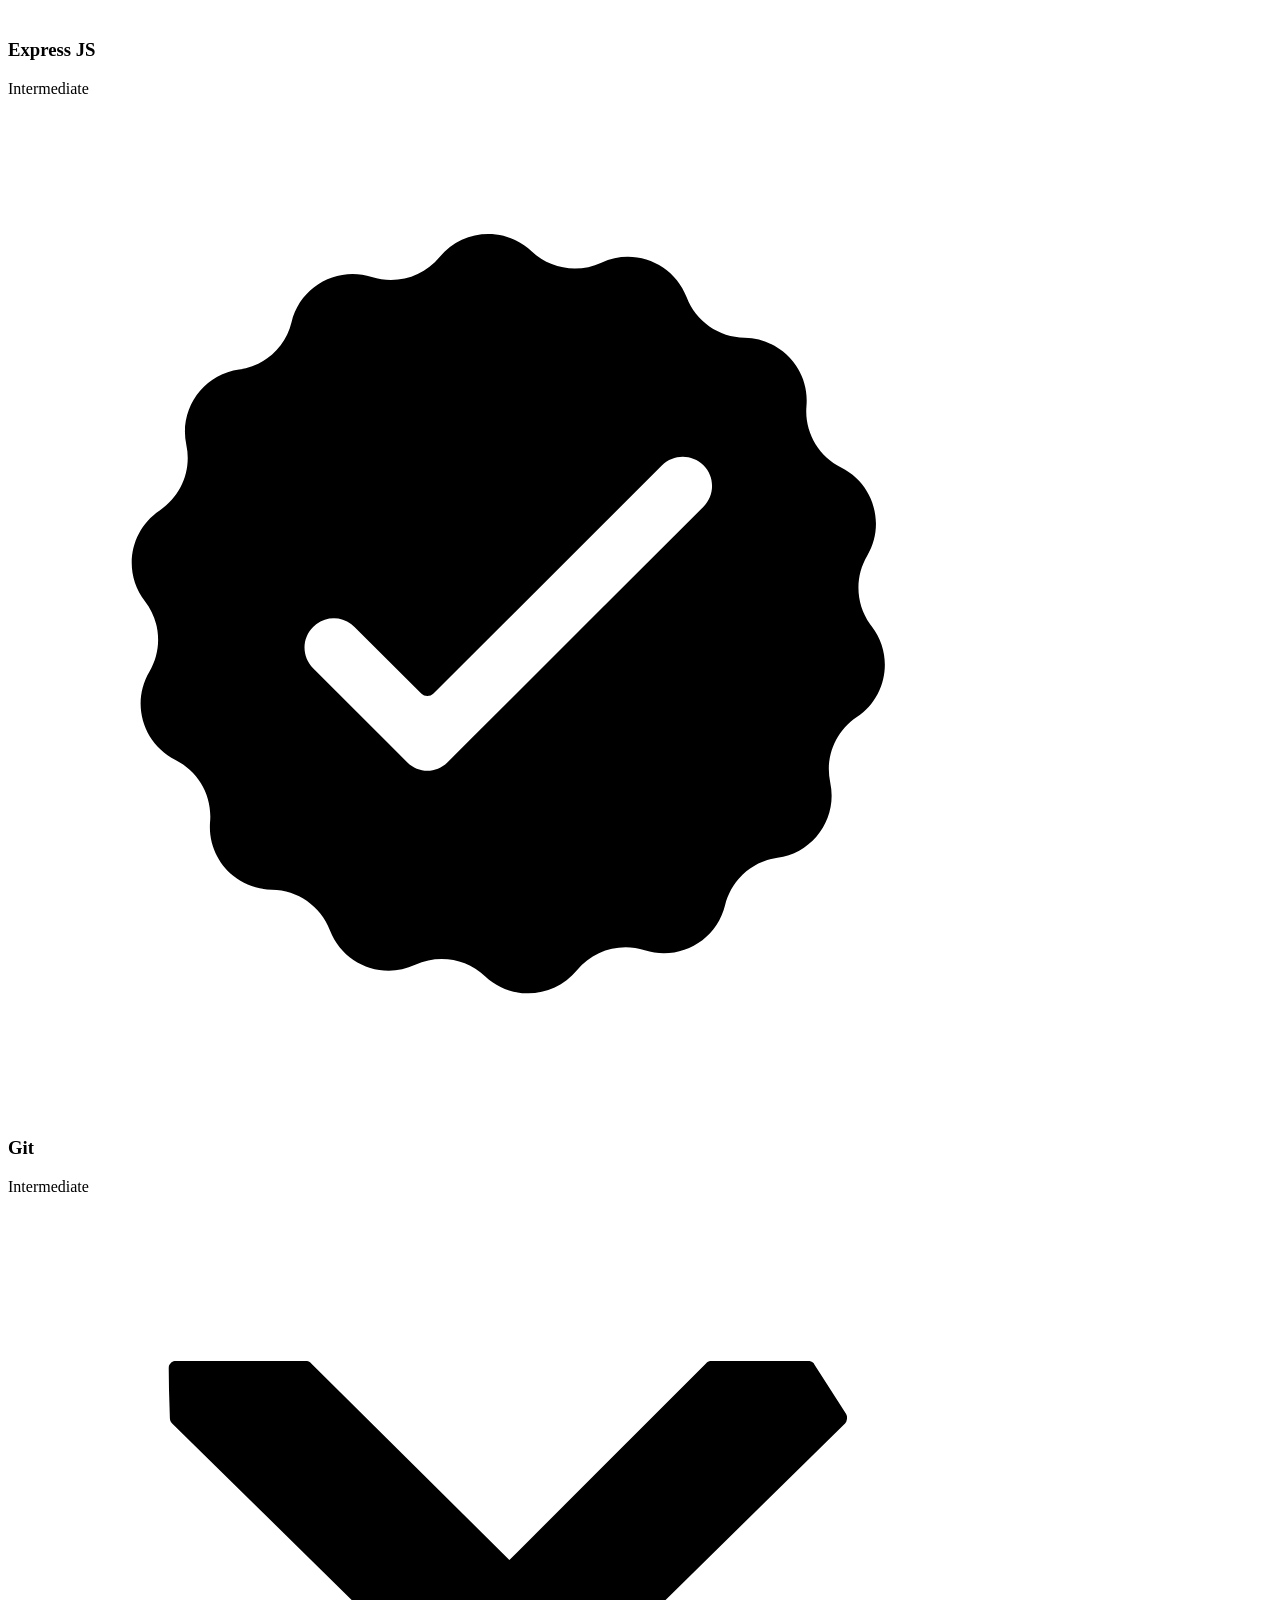
==== commit 47dfa416: "title update" ====
--- a/index.html
+++ b/index.html
@@ -10,7 +10,7 @@
   </head>
   <body>
     <nav id="desktop-nav">
-      <div class="logo">Parmendra (Paras) Panwar</div>
+      <div class="logo">Parmendra Panwar</div>
       <div>
         <ul class="nav-links">
           <li><a href="#about">About</a></li>
@@ -42,7 +42,7 @@
       </div>
       <div class="section__text">
         <p class="section__text__p1">Hello, I'm</p>
-        <h1 class="title">John Doe</h1>
+        <h1 class="title">Parmendra (Paras) Panwar</h1>
         <p class="section__text__p2">Frontend Developer</p>
         <div class="btn-container">
           <button
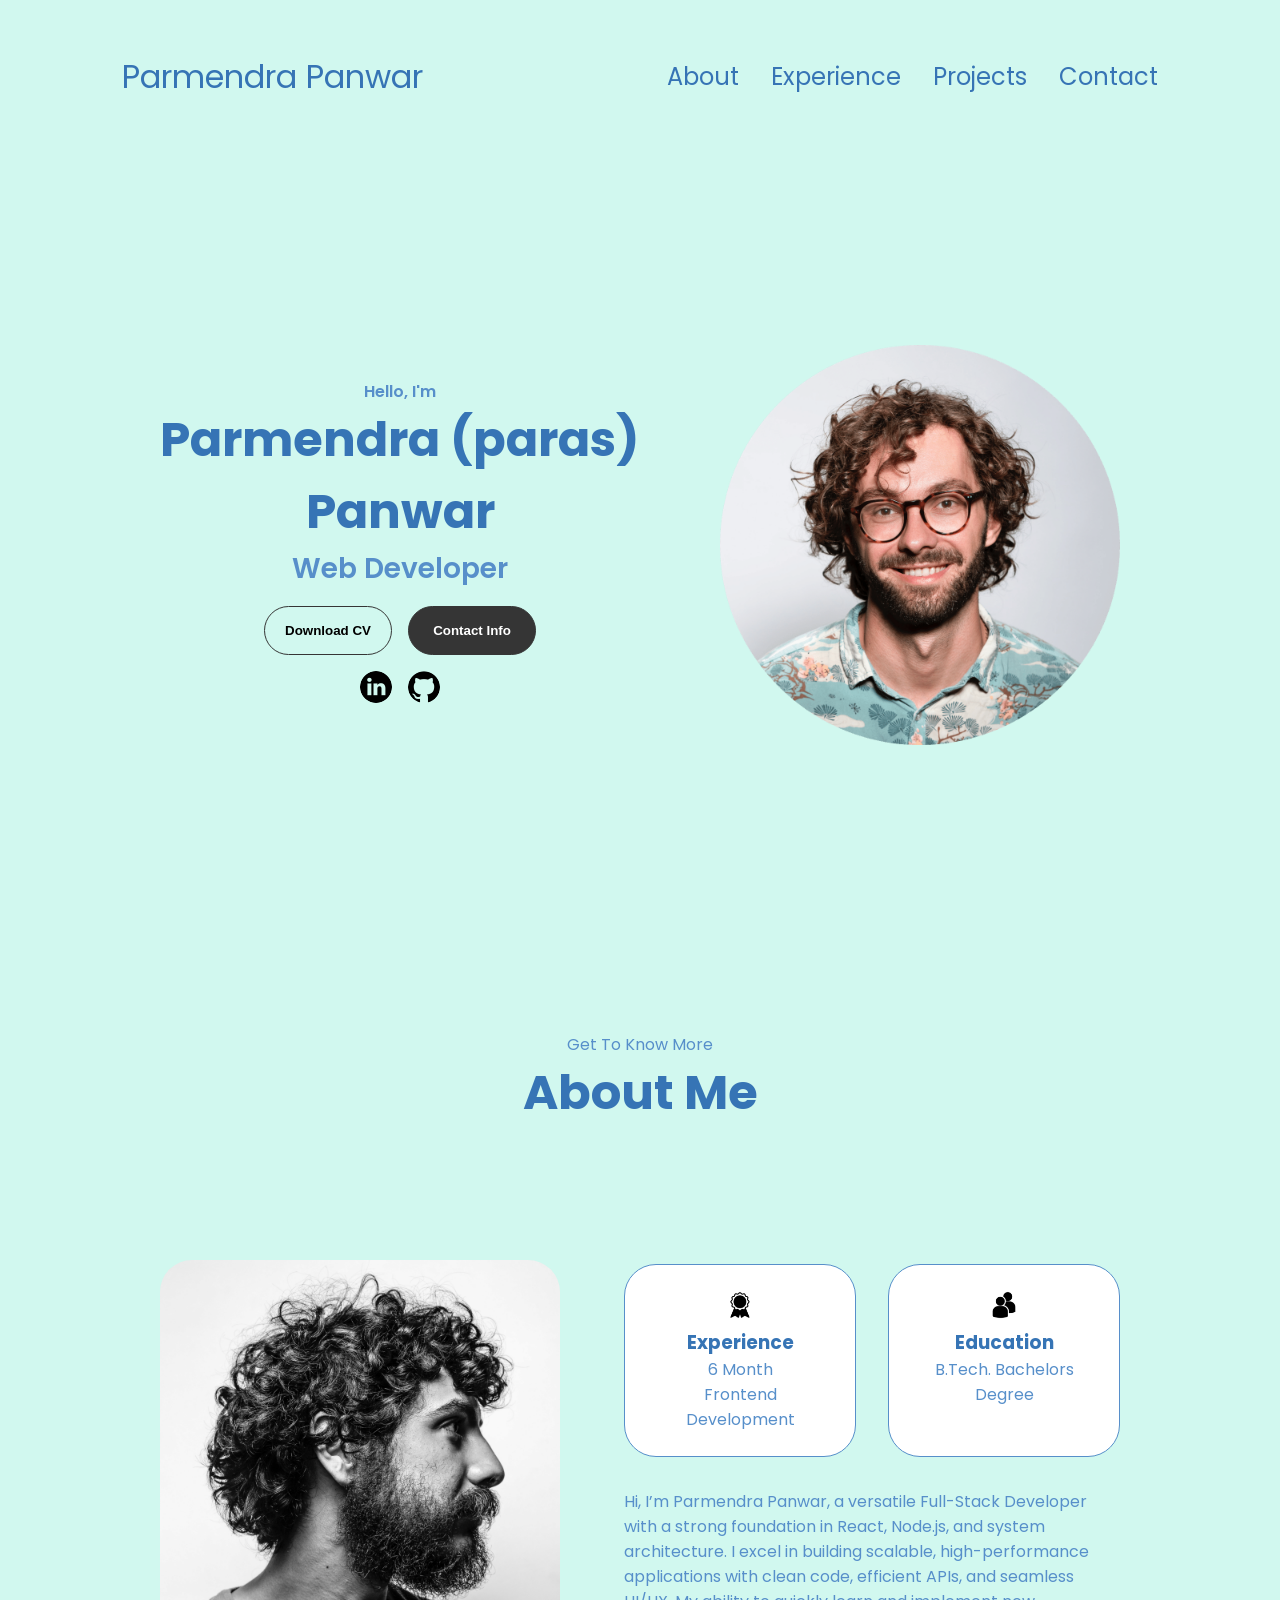
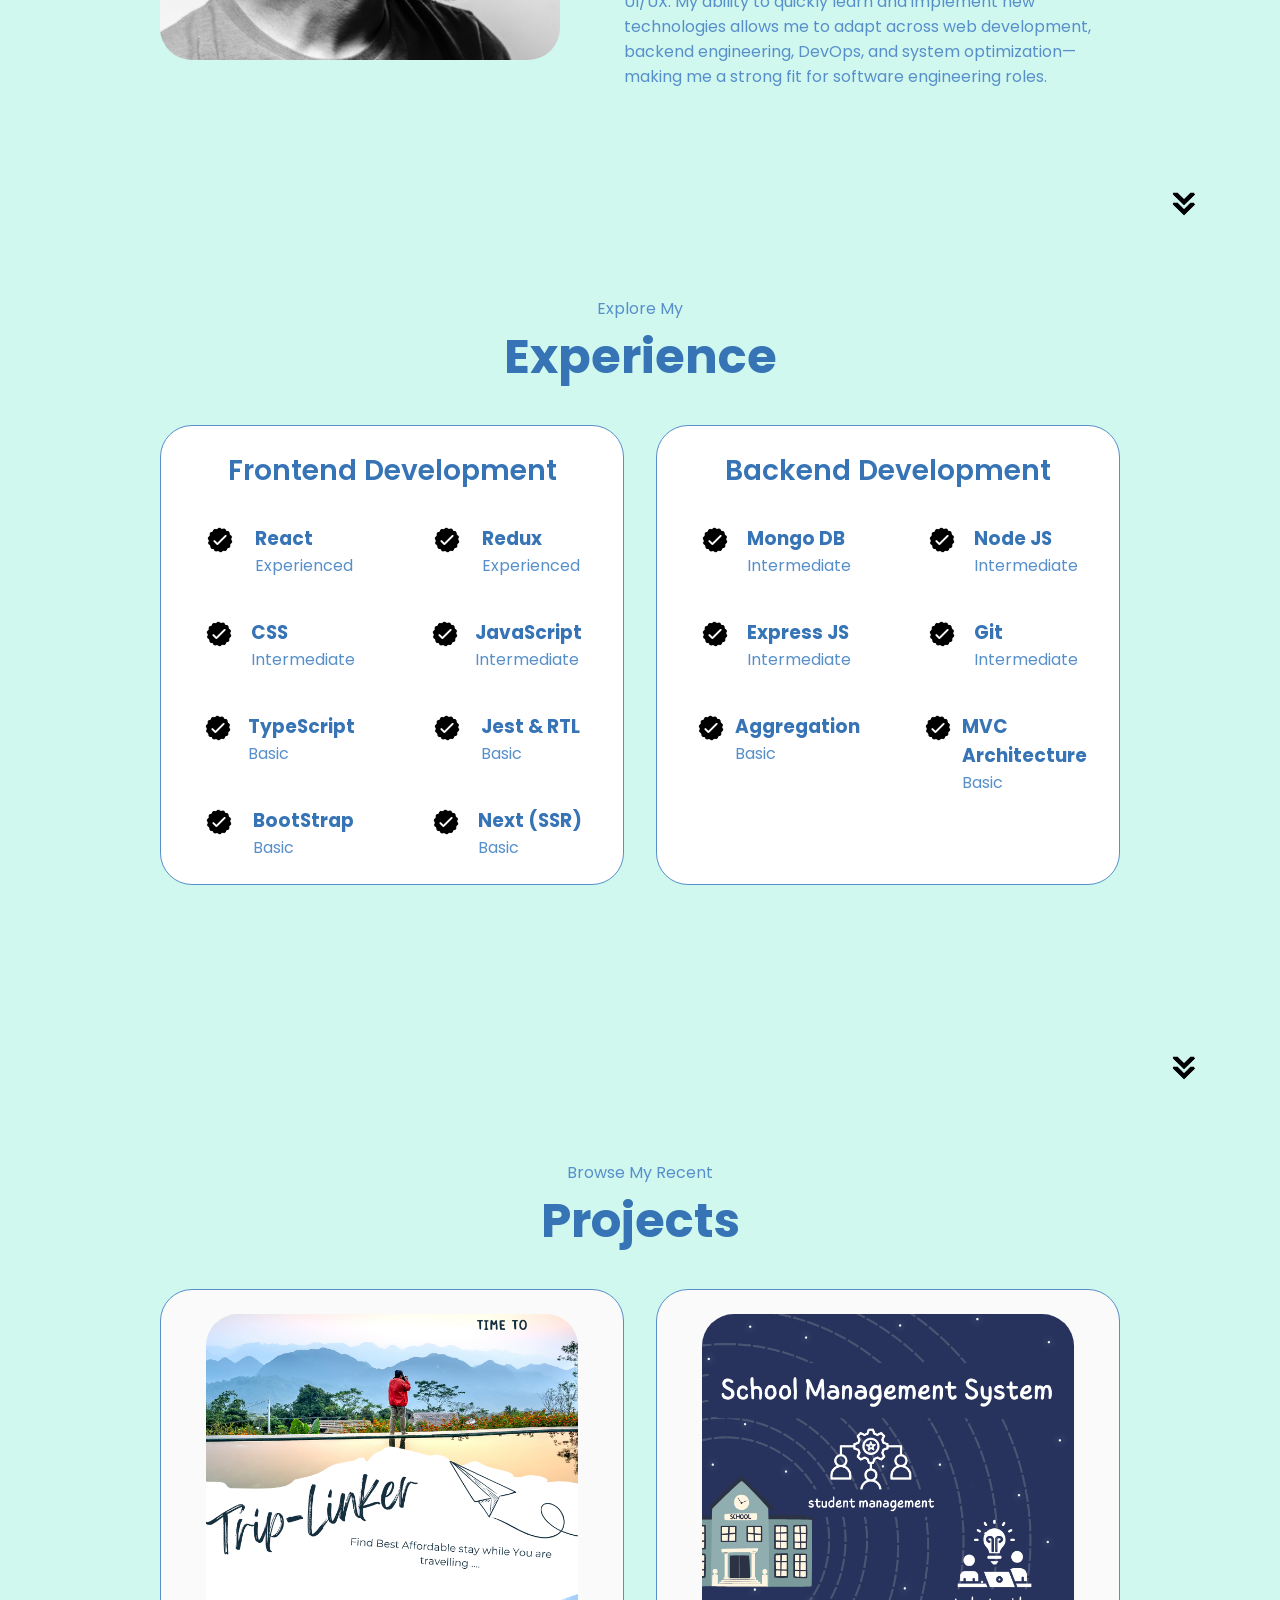
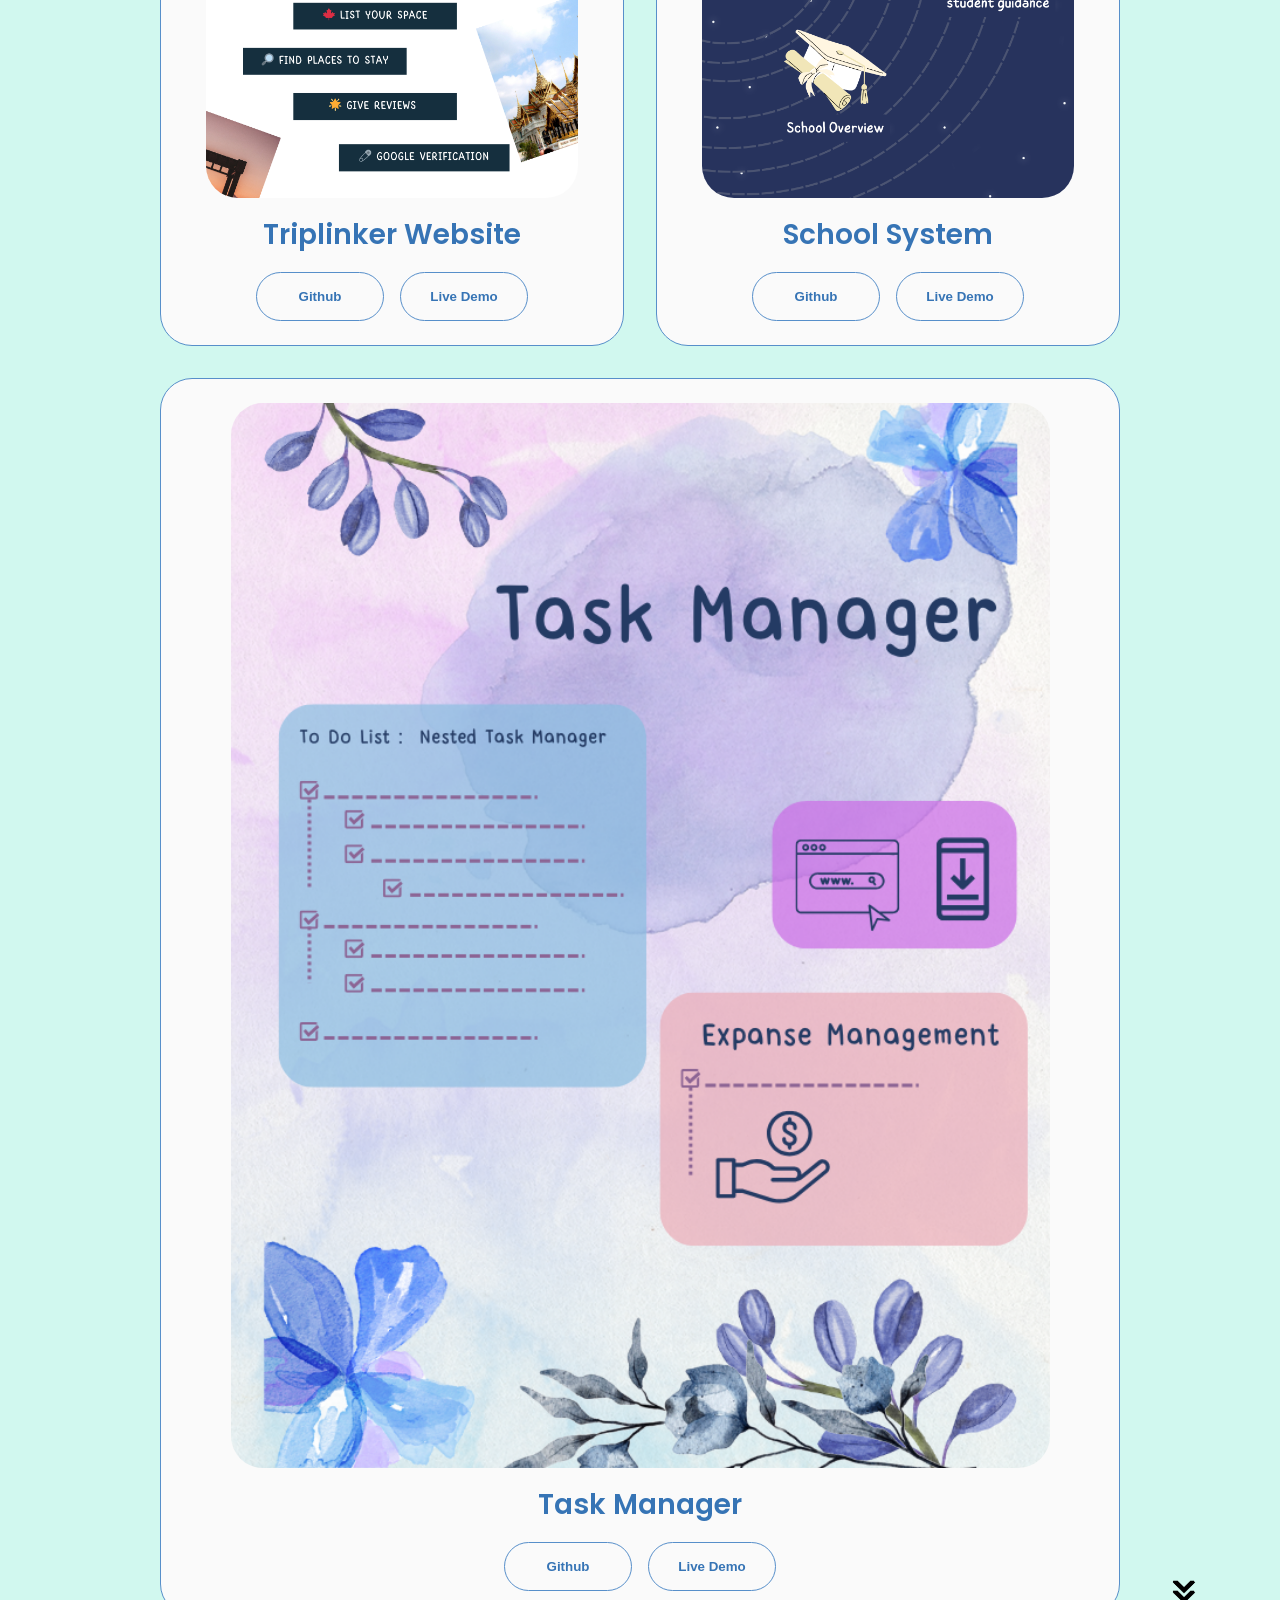
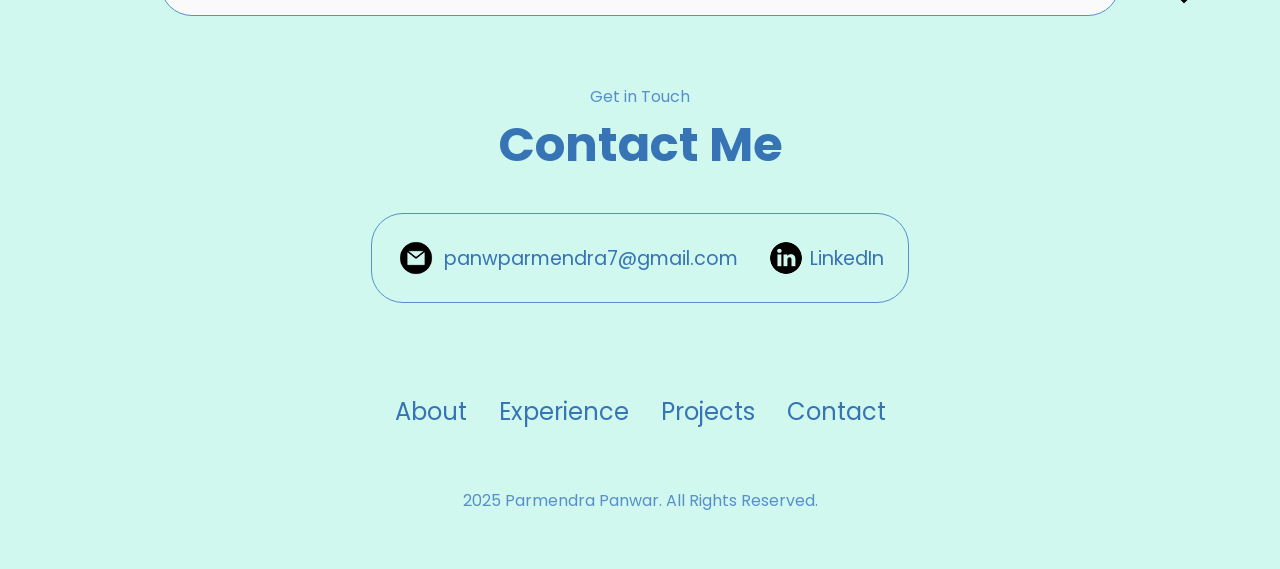
==== commit b717cbe1: "Add files via upload" ====
--- a/index.html
+++ b/index.html
@@ -21,7 +21,7 @@
       </div>
     </nav>
     <nav id="hamburger-nav">
-      <div class="logo">John Doe</div>
+      <div class="logo">Parmendra Panwar</div>
       <div class="hamburger-menu">
         <div class="hamburger-icon" onclick="toggleMenu()">
           <span></span>
@@ -37,17 +37,14 @@
       </div>
     </nav>
     <section id="profile">
-      <div class="section__pic-container">
-        <img src="./assets/profile-pic.png" alt="John Doe profile picture" />
-      </div>
       <div class="section__text">
         <p class="section__text__p1">Hello, I'm</p>
-        <h1 class="title">Parmendra (Paras) Panwar</h1>
-        <p class="section__text__p2">Frontend Developer</p>
+        <h1 class="title">Parmendra (paras) Panwar</h1>
+        <p class="section__text__p2">Web Developer</p>
         <div class="btn-container">
           <button
             class="btn btn-color-2"
-            onclick="window.open('./assets/resume-example.pdf')"
+            onclick="window.open('./assets/ParmendraPanwar.pdf')"
           >
             Download CV
           </button>
@@ -56,19 +53,24 @@
           </button>
         </div>
         <div id="socials-container">
-          <img
+          <a href="https://www.linkedin.com/in/parmendra-panwar/">
+            <img
             src="./assets/linkedin.png"
             alt="My LinkedIn profile"
             class="icon"
-            onclick="location.href='https://linkedin.com/'"
           />
-          <img
+          </a>
+          <a href="https://github.com/Parmendra-Panwar">
+            <img
             src="./assets/github.png"
             alt="My Github profile"
             class="icon"
-            onclick="location.href='https://github.com/'"
           />
-        </div>
+          </a>
+        </div>
+      </div>
+      <div class="section__pic-container">
+        <img src="./assets/profile-pic.png" alt="John Doe profile picture" />
       </div>
     </section>
     <section id="about">
@@ -90,8 +92,8 @@
                 alt="Experience icon"
                 class="icon"
               />
-              <h3>Experience</h3>
-              <p>2+ years <br />Frontend Development</p>
+              <h3 class="makeMeDark">Experience</h3>
+              <p class="makeMeSecondDark">6 Month <br />Frontend Development</p>
             </div>
             <div class="details-container">
               <img
@@ -99,18 +101,17 @@
                 alt="Education icon"
                 class="icon"
               />
-              <h3>Education</h3>
-              <p>B.Sc. Bachelors Degree<br />M.Sc. Masters Degree</p>
+              <h3 class="makeMeDark">Education</h3>
+              <p class="makeMeSecondDark">B.Tech. Bachelors Degree</p>
             </div>
           </div>
           <div class="text-container">
-            <p>
-              Lorem ipsum dolor sit amet consectetur adipisicing elit. Hic quis
-              reprehenderit et laborum, rem, dolore eum quod voluptate
-              exercitationem nobis, nihil esse debitis maxime facere minus sint
-              delectus velit in eos quo officiis explicabo deleniti dignissimos.
-              Eligendi illum libero dolorum cum laboriosam corrupti quidem,
-              reiciendis ea magnam? Nulla, impedit fuga!
+            <p class="makeMeSecondDark">
+              Hi, I’m Parmendra Panwar, a versatile Full-Stack Developer with a strong foundation in React,
+              Node.js, and system architecture. I excel in building scalable, high-performance applications 
+              with clean code, efficient APIs, and seamless UI/UX. My ability to quickly learn and implement 
+              new technologies allows me to adapt across web development, backend engineering, DevOps, and 
+              system optimization—making me a strong fit for software engineering roles.
             </p>
           </div>
         </div>
@@ -122,9 +123,11 @@
         onclick="location.href='./#experience'"
       />
     </section>
+
     <section id="experience">
       <p class="section__text__p1">Explore My</p>
       <h1 class="title">Experience</h1>
+
       <div class="experience-details-container">
         <div class="about-containers">
           <div class="details-container">
@@ -137,69 +140,91 @@
                   class="icon"
                 />
                 <div>
-                  <h3>HTML</h3>
-                  <p>Experienced</p>
-                </div>
-              </article>
-              <article>
-                <img
-                  src="./assets/checkmark.png"
-                  alt="Experience icon"
-                  class="icon"
-                />
-                <div>
-                  <h3>CSS</h3>
-                  <p>Experienced</p>
-                </div>
-              </article>
-              <article>
-                <img
-                  src="./assets/checkmark.png"
-                  alt="Experience icon"
-                  class="icon"
-                />
-                <div>
-                  <h3>SASS</h3>
-                  <p>Intermediate</p>
-                </div>
-              </article>
-              <article>
-                <img
-                  src="./assets/checkmark.png"
-                  alt="Experience icon"
-                  class="icon"
-                />
-                <div>
-                  <h3>JavaScript</h3>
-                  <p>Basic</p>
-                </div>
-              </article>
-              <article>
-                <img
-                  src="./assets/checkmark.png"
-                  alt="Experience icon"
-                  class="icon"
-                />
-                <div>
-                  <h3>TypeScript</h3>
-                  <p>Basic</p>
-                </div>
-              </article>
-              <article>
-                <img
-                  src="./assets/checkmark.png"
-                  alt="Experience icon"
-                  class="icon"
-                />
-                <div>
-                  <h3>Material UI</h3>
-                  <p>Intermediate</p>
+                  <h3 class="makeMeDark">React</h3>
+                  <p class="makeMeLighter">Experienced</p>
+                </div>
+              </article>
+              <article>
+                <img
+                  src="./assets/checkmark.png"
+                  alt="Experience icon"
+                  class="icon"
+                />
+                <div>
+                  <h3 class="makeMeDark">Redux</h3>
+                  <p class="makeMeLighter">Experienced</p>
+                </div>
+              </article>
+              <article>
+                <img
+                  src="./assets/checkmark.png"
+                  alt="Experience icon"
+                  class="icon"
+                />
+                <div>
+                  <h3 class="makeMeDark">CSS</h3>
+                  <p class="makeMeLighter">Intermediate</p>
+                </div>
+              </article>
+              <article>
+                <img
+                  src="./assets/checkmark.png"
+                  alt="Experience icon"
+                  class="icon"
+                />
+                <div>
+                  <h3 class="makeMeDark">JavaScript</h3>
+                  <p class="makeMeLighter">Intermediate</p>
+                </div>
+              </article>
+              <article>
+                <img
+                  src="./assets/checkmark.png"
+                  alt="Experience icon"
+                  class="icon"
+                />
+                <div>
+                  <h3 class="makeMeDark">TypeScript</h3>
+                  <p class="makeMeLighter">Basic</p>
+                </div>
+              </article>
+              <article>
+                <img
+                  src="./assets/checkmark.png"
+                  alt="Experience icon"
+                  class="icon"
+                />
+                <div>
+                  <h3 class="makeMeDark">Jest & RTL</h3>
+                  <p class="makeMeLighter">Basic</p>
+                </div>
+              </article>
+              <article>
+                <img
+                  src="./assets/checkmark.png"
+                  alt="Experience icon"
+                  class="icon"
+                />
+                <div>
+                  <h3 class="makeMeDark">BootStrap</h3>
+                  <p class="makeMeLighter">Basic</p>
+                </div>
+              </article>
+              <article>
+                <img
+                  src="./assets/checkmark.png"
+                  alt="Experience icon"
+                  class="icon"
+                />
+                <div>
+                  <h3 class="makeMeDark">Next (SSR)</h3>
+                  <p class="makeMeLighter">Basic</p>
                 </div>
               </article>
             </div>
           </div>
           <div class="details-container">
-            <h2 class="experience-sub-title">Frontend Development</h2>
+            <h2 class="experience-sub-title">Backend Development</h2>
             <div class="article-container">
               <article>
                 <img
@@ -208,47 +233,70 @@
                   class="icon"
                 />
                 <div>
-                  <h3>PostgreSQL</h3>
-                  <p>Basic</p>
-                </div>
-              </article>
-              <article>
-                <img
-                  src="./assets/checkmark.png"
-                  alt="Experience icon"
-                  class="icon"
-                />
-                <div>
-                  <h3>Node JS</h3>
-                  <p>Intermediate</p>
-                </div>
-              </article>
-              <article>
-                <img
-                  src="./assets/checkmark.png"
-                  alt="Experience icon"
-                  class="icon"
-                />
-                <div>
-                  <h3>Express JS</h3>
-                  <p>Intermediate</p>
-                </div>
-              </article>
-              <article>
-                <img
-                  src="./assets/checkmark.png"
-                  alt="Experience icon"
-                  class="icon"
-                />
-                <div>
-                  <h3>Git</h3>
-                  <p>Intermediate</p>
-                </div>
-              </article>
-            </div>
-          </div>
-        </div>
-      </div>
+                  <h3 class="makeMeDark">Mongo DB</h3>
+                  <p class="makeMeLighter">Intermediate</p>
+                </div>
+              </article>
+              <article>
+                <img
+                  src="./assets/checkmark.png"
+                  alt="Experience icon"
+                  class="icon"
+                />
+                <div>
+                  <h3 class="makeMeDark">Node JS</h3>
+                  <p class="makeMeLighter">Intermediate</p>
+                </div>
+              </article>
+              <article>
+                <img
+                  src="./assets/checkmark.png"
+                  alt="Experience icon"
+                  class="icon"
+                />
+                <div>
+                  <h3 class="makeMeDark">Express JS</h3>
+                  <p >Intermediate</p>
+                </div>
+              </article>
+              <article>
+                <img
+                  src="./assets/checkmark.png"
+                  alt="Experience icon"
+                  class="icon"
+                />
+                <div>
+                  <h3 class="makeMeDark">Git</h3>
+                  <p class="makeMeLighter">Intermediate</p>
+                </div>
+              </article>
+              <article>
+                <img
+                  src="./assets/checkmark.png"
+                  alt="Experience icon"
+                  class="icon"
+                />
+                <div>
+                  <h3 class="makeMeDark">Aggregation</h3>
+                  <p class="makeMeLighter">Basic</p>
+                </div>
+              </article>
+              <article>
+                <img
+                  src="./assets/checkmark.png"
+                  alt="Experience icon"
+                  class="icon"
+                />
+                <div>
+                  <h3 class="makeMeDark">MVC Architecture</h3>
+                  <p class="makeMeLighter">Basic</p>
+                </div>
+              </article>
+            </div>
+          </div>
+        </div>
+      </div>
+
       <img
         src="./assets/arrow.png"
         alt="Arrow icon"
@@ -256,6 +304,7 @@
         onclick="location.href='./#projects'"
       />
     </section>
+
     <section id="projects">
       <p class="section__text__p1">Browse My Recent</p>
       <h1 class="title">Projects</h1>
@@ -269,7 +318,7 @@
                 class="project-img"
               />
             </div>
-            <h2 class="experience-sub-title project-title">Project One</h2>
+            <h2 class="experience-sub-title project-title">Triplinker Website</h2>
             <div class="btn-container">
               <button
                 class="btn btn-color-2 project-btn"
@@ -293,7 +342,7 @@
                 class="project-img"
               />
             </div>
-            <h2 class="experience-sub-title project-title">Project Two</h2>
+            <h2 class="experience-sub-title project-title">School System</h2>
             <div class="btn-container">
               <button
                 class="btn btn-color-2 project-btn"
@@ -317,7 +366,7 @@
                 class="project-img"
               />
             </div>
-            <h2 class="experience-sub-title project-title">Project Three</h2>
+            <h2 class="experience-sub-title project-title">Task Manager</h2>
             <div class="btn-container">
               <button
                 class="btn btn-color-2 project-btn"
@@ -352,7 +401,7 @@
             alt="Email icon"
             class="icon contact-icon email-icon"
           />
-          <p><a href="mailto:examplemail@gmail.com">Example@gmail.com</a></p>
+          <p class="makeMeSecondDark"><a href="mailto:panwparmendra7@gmail.com">panwparmendra7@gmail.com</a></p>
         </div>
         <div class="contact-info-container">
           <img
@@ -360,7 +409,7 @@
             alt="LinkedIn icon"
             class="icon contact-icon"
           />
-          <p><a href="https://www.linkedin.com">LinkedIn</a></p>
+          <p class="makeMeSecondDark"><a href="https://www.linkedin.com">LinkedIn</a></p>
         </div>
       </div>
     </section>
@@ -375,7 +424,7 @@
           </ul>
         </div>
       </nav>
-      <p>Copyright &#169; 2023 John Doe. All Rights Reserved.</p>
+      <p class="makeMeSecondDark"> 2025 Parmendra Panwar. All Rights Reserved.</p>
     </footer>
     <script src="script.js"></script>
   </body>
--- a/style.css
+++ b/style.css
@@ -0,0 +1,447 @@
+/* GENERAL */
+
+@import url("https://fonts.googleapis.com/css2?family=Poppins:wght@300;400;500;600&display=swap");
+
+:root {
+  --dark: #3674B5;
+  --mid-dark: #578FCA;
+  --dark-light: #236d85;
+  --light: #D1F8EF;
+}
+/* update the full css code with these three color */
+/*  */
+* {
+  margin: 0;
+  padding: 0;
+}
+
+body {
+  font-family: "Poppins", sans-serif;
+  background: var(--light);
+}
+
+html {
+  scroll-behavior: smooth;
+}
+
+p {
+  color: var(--mid-dark);
+}
+
+.makeMeDark{
+  color: var(--dark);
+}
+/* TRANSITION */
+
+a,
+.btn {
+  transition: all 300ms ease;
+}
+
+/* DESKTOP NAV */
+
+nav,
+.nav-links {
+  display: flex;
+}
+
+nav {
+  justify-content: space-around;
+  align-items: center;
+  height: 17vh;
+}
+
+.nav-links {
+  gap: 2rem;
+  list-style: none;
+  font-size: 1.5rem;
+}
+
+a {
+  color: var(--dark);
+  text-decoration: none;
+  text-decoration-color: white;
+}
+
+a:hover {
+  color: var(--dark-light);
+  text-decoration: underline;
+  text-underline-offset: 1rem;
+  text-decoration-color: var(--dark);
+}
+
+.logo {
+  color: var(--dark);
+  font-size: 2rem;
+}
+
+.logo:hover {
+  cursor: default;
+}
+
+/* HAMBURGER MENU */
+
+#hamburger-nav {
+  display: none;
+}
+
+.hamburger-menu {
+  position: relative;
+  display: inline-block;
+}
+
+.hamburger-icon {
+  display: flex;
+  flex-direction: column;
+  justify-content: space-between;
+  height: 24px;
+  width: 30px;
+  cursor: pointer;
+}
+
+.hamburger-icon span {
+  width: 100%;
+  height: 2px;
+  background-color: var(--dark);
+  transition: all 0.3 ease-in-out;
+}
+
+.menu-links {
+  position: absolute;
+  top: 100%;
+  right: 0;
+  background-color: white;
+  width: fit-content;
+  max-height: 0;
+  overflow: hidden;
+  transition: all 0.3 ease-in-out;
+}
+
+.menu-links a {
+  display: block;
+  padding: 10px;
+  text-align: center;
+  font-size: 1.5rem;
+  color: var(--dark);
+  text-decoration: none;
+  transition: all 0.3 ease-in-out;
+}
+
+.menu-links li {
+  list-style: none;
+}
+
+.menu-links.open {
+  max-height: 300px;
+}
+
+.hamburger-icon.open span:first-child {
+  transform: rotate(45deg) translate(10px, 5px);
+}
+
+.hamburger-icon.open span:nth-child(2) {
+  opacity: 0;
+}
+
+.hamburger-icon.open span:last-child {
+  transform: rotate(-45deg) translate(10px, -5px);
+}
+
+.hamburger-icon span:first-child {
+  transform: none;
+}
+
+.hamburger-icon span:first-child {
+  opacity: 1;
+}
+
+.hamburger-icon span:first-child {
+  transform: none;
+}
+
+/* SECTIONS */
+
+section {
+  padding-top: 4vh;
+  height: 96vh;
+  margin: 0 10rem;
+  box-sizing: border-box;
+  min-height: fit-content;
+}
+
+.section-container {
+  display: flex;
+}
+
+/* PROFILE SECTION */
+
+#profile {
+  display: flex;
+  justify-content: center;
+  gap: 5rem;
+  height: 80vh;
+}
+
+.section__pic-container {
+  display: flex;
+  height: 400px;
+  width: 400px;
+  margin: auto 0;
+}
+
+.section__text {
+  align-self: center;
+  text-align: center;
+}
+
+.section__text p {
+  font-weight: 600;
+}
+
+.section__text__p1 {
+  text-align: center;
+}
+
+.section__text__p2 {
+  font-size: 1.75rem;
+  margin-bottom: 1rem;
+}
+
+.title {
+  color: var(--dark);
+  font-size: 3rem;
+  text-align: center;
+}
+
+#socials-container {
+  display: flex;
+  justify-content: center;
+  margin-top: 1rem;
+  gap: 1rem;
+}
+
+/* ICONS */
+
+.icon {
+  cursor: pointer;
+  height: 2rem;
+  border-radius: 50%;
+}
+
+/* BUTTONS */
+
+.btn-container {
+  display: flex;
+  justify-content: center;
+  gap: 1rem;
+}
+
+.btn {
+  font-weight: 600;
+  transition: all 300ms ease;
+  padding: 1rem;
+  width: 8rem;
+  border-radius: 2rem;
+}
+
+.btn-color-1,
+.btn-color-2 {
+  border: rgb(53, 53, 53) 0.1rem solid;
+}
+
+.btn-color-1:hover,
+.btn-color-2:hover {
+  cursor: pointer;
+}
+
+.btn-color-1,
+.btn-color-2:hover {
+  background: rgb(53, 53, 53);
+  color: white;
+}
+
+.btn-color-1:hover {
+  background: rgb(0, 0, 0);
+}
+
+.btn-color-2 {
+  background: none;
+}
+
+.btn-color-2:hover {
+  border: rgb(255, 255, 255) 0.1rem solid;
+}
+
+.btn-container {
+  gap: 1rem;
+}
+
+/* ABOUT SECTION */
+
+#about {
+  position: relative;
+}
+
+.about-containers {
+  gap: 2rem;
+  margin-bottom: 2rem;
+  margin-top: 2rem;
+}
+
+.about-details-container {
+  justify-content: center;
+  flex-direction: column;
+}
+
+.about-containers,
+.about-details-container {
+  display: flex;
+}
+
+.about-pic {
+  border-radius: 2rem;
+}
+
+.arrow {
+  position: absolute;
+  right: -5rem;
+  bottom: 2.5rem;
+}
+
+.details-container {
+  padding: 1.5rem;
+  flex: 1;
+  background: white;
+  border-radius: 2rem;
+  border: rgb(53, 53, 53) 0.1rem solid;
+  border-color: var(--mid-dark);
+  text-align: center;
+}
+
+.section-container {
+  gap: 4rem;
+  height: 80%;
+}
+
+.section__pic-container {
+  height: 400px;
+  width: 400px;
+  margin: auto 0;
+}
+
+/* EXPERIENCE SECTION */
+
+#experience {
+  position: relative;
+}
+
+.experience-sub-title {
+  color: var(--dark);
+  font-weight: 600;
+  font-size: 1.75rem;
+  margin-bottom: 2rem;
+}
+
+.experience-details-container {
+  display: flex;
+  justify-content: center;
+  flex-direction: column;
+}
+
+.article-container {
+  display: flex;
+  text-align: initial;
+  flex-wrap: wrap;
+  flex-direction: row;
+  gap: 2.5rem;
+  justify-content: space-around;
+}
+
+article {
+  display: flex;
+  width: 10rem;
+  justify-content: space-around;
+  gap: 0.5rem;
+}
+
+article .icon {
+  cursor: default;
+}
+
+/* PROJECTS SECTION */
+
+#projects {
+  position: relative;
+}
+
+.color-container {
+  border-color: var(--mid-dark);
+  background: rgb(250, 250, 250);
+}
+
+.project-img {
+  border-radius: 2rem;
+  width: 90%;
+  height: 90%;
+}
+
+.project-title {
+  margin: 1rem;
+  color: var(--dark);
+}
+
+.project-btn {
+  color: var(--dark);
+  border-color: var(--mid-dark);
+}
+
+/* CONTACT */
+
+#contact {
+  display: flex;
+  justify-content: center;
+  flex-direction: column;
+  height: 70vh;
+}
+
+.contact-info-upper-container {
+  display: flex;
+  justify-content: center;
+  border-radius: 2rem;
+  border: rgb(53, 53, 53) 0.1rem solid;
+  border-color: var(--mid-dark);
+  background: (250, 250, 250);
+  margin: 2rem auto;
+  padding: 0.5rem;
+}
+
+.contact-info-container {
+  display: flex;
+  align-items: center;
+  justify-content: center;
+  gap: 0.5rem;
+  margin: 1rem;
+}
+
+.contact-info-container p {
+  font-size: larger;
+}
+
+.contact-icon {
+  cursor: default;
+}
+
+.email-icon {
+  height: 2.5rem;
+}
+
+/* FOOTER SECTION */
+
+footer {
+  height: 26vh;
+  margin: 0 1rem;
+}
+
+footer p {
+  text-align: center;
+}
